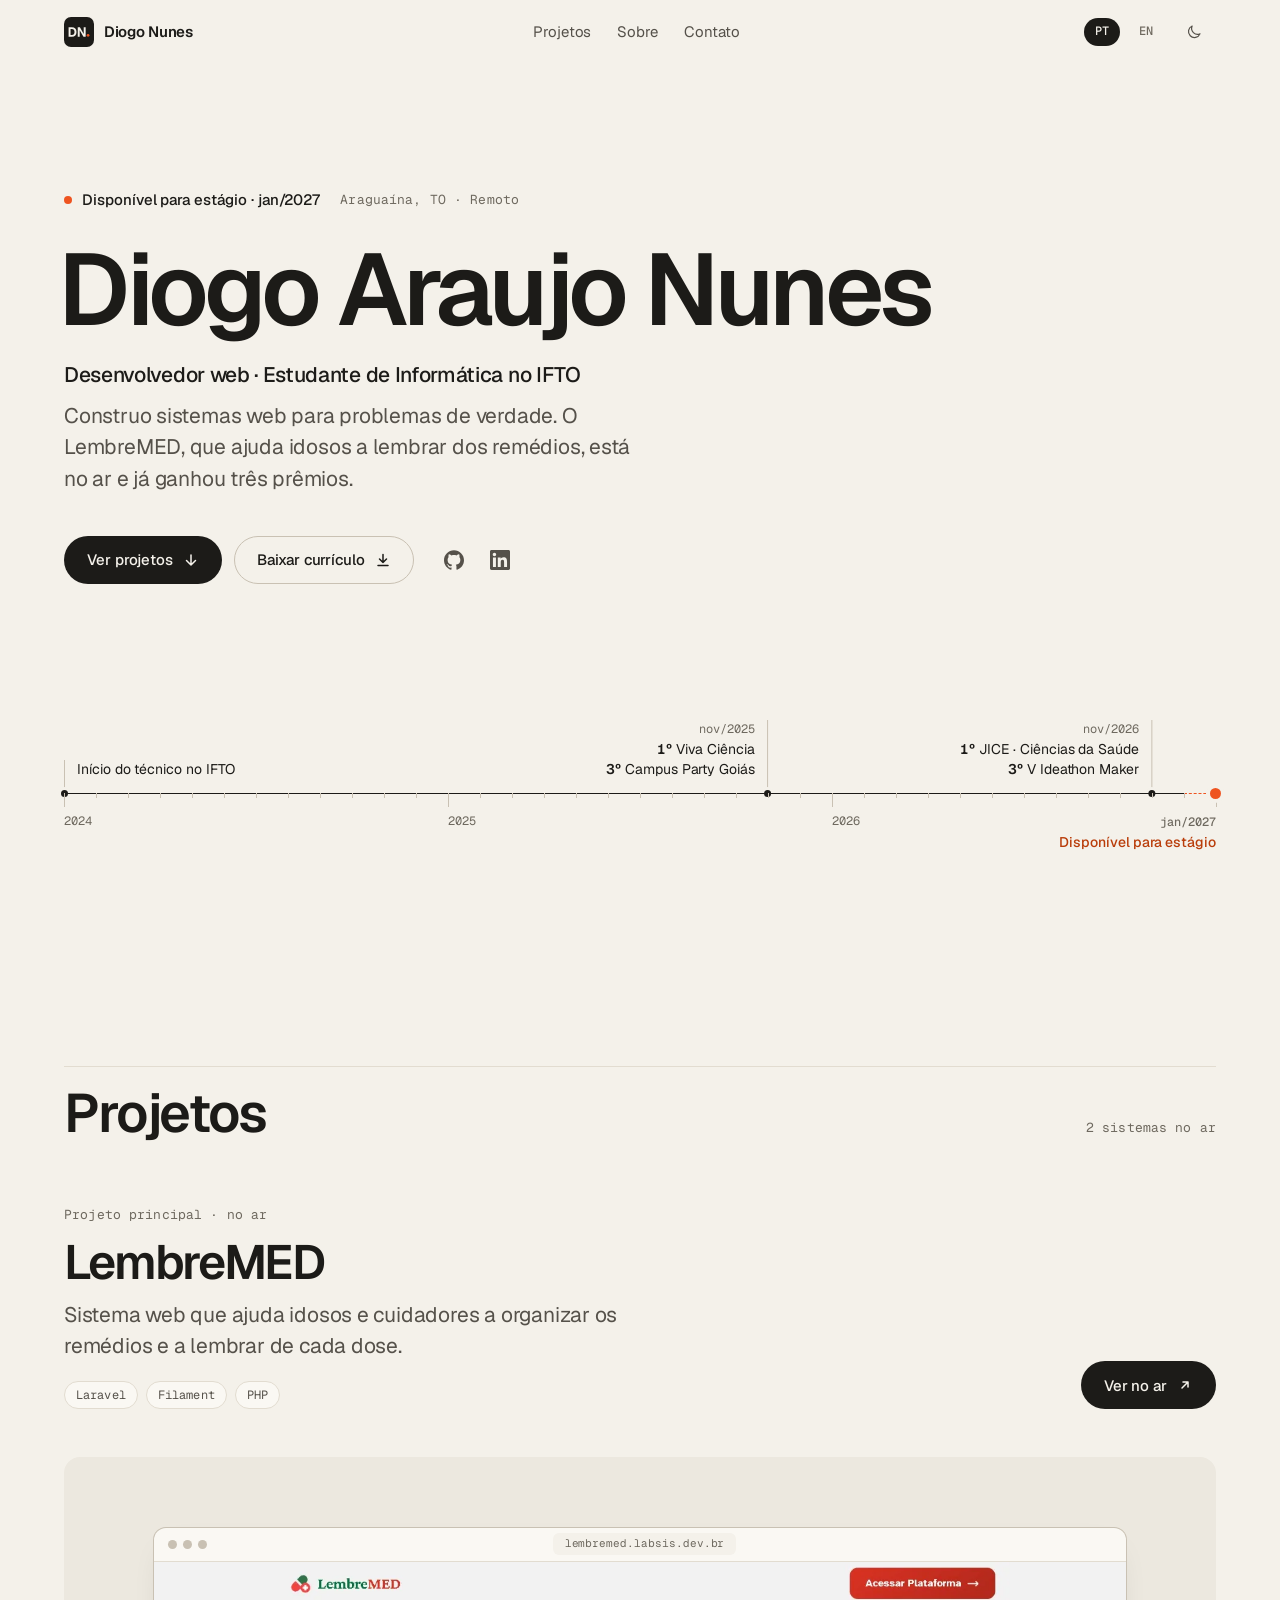
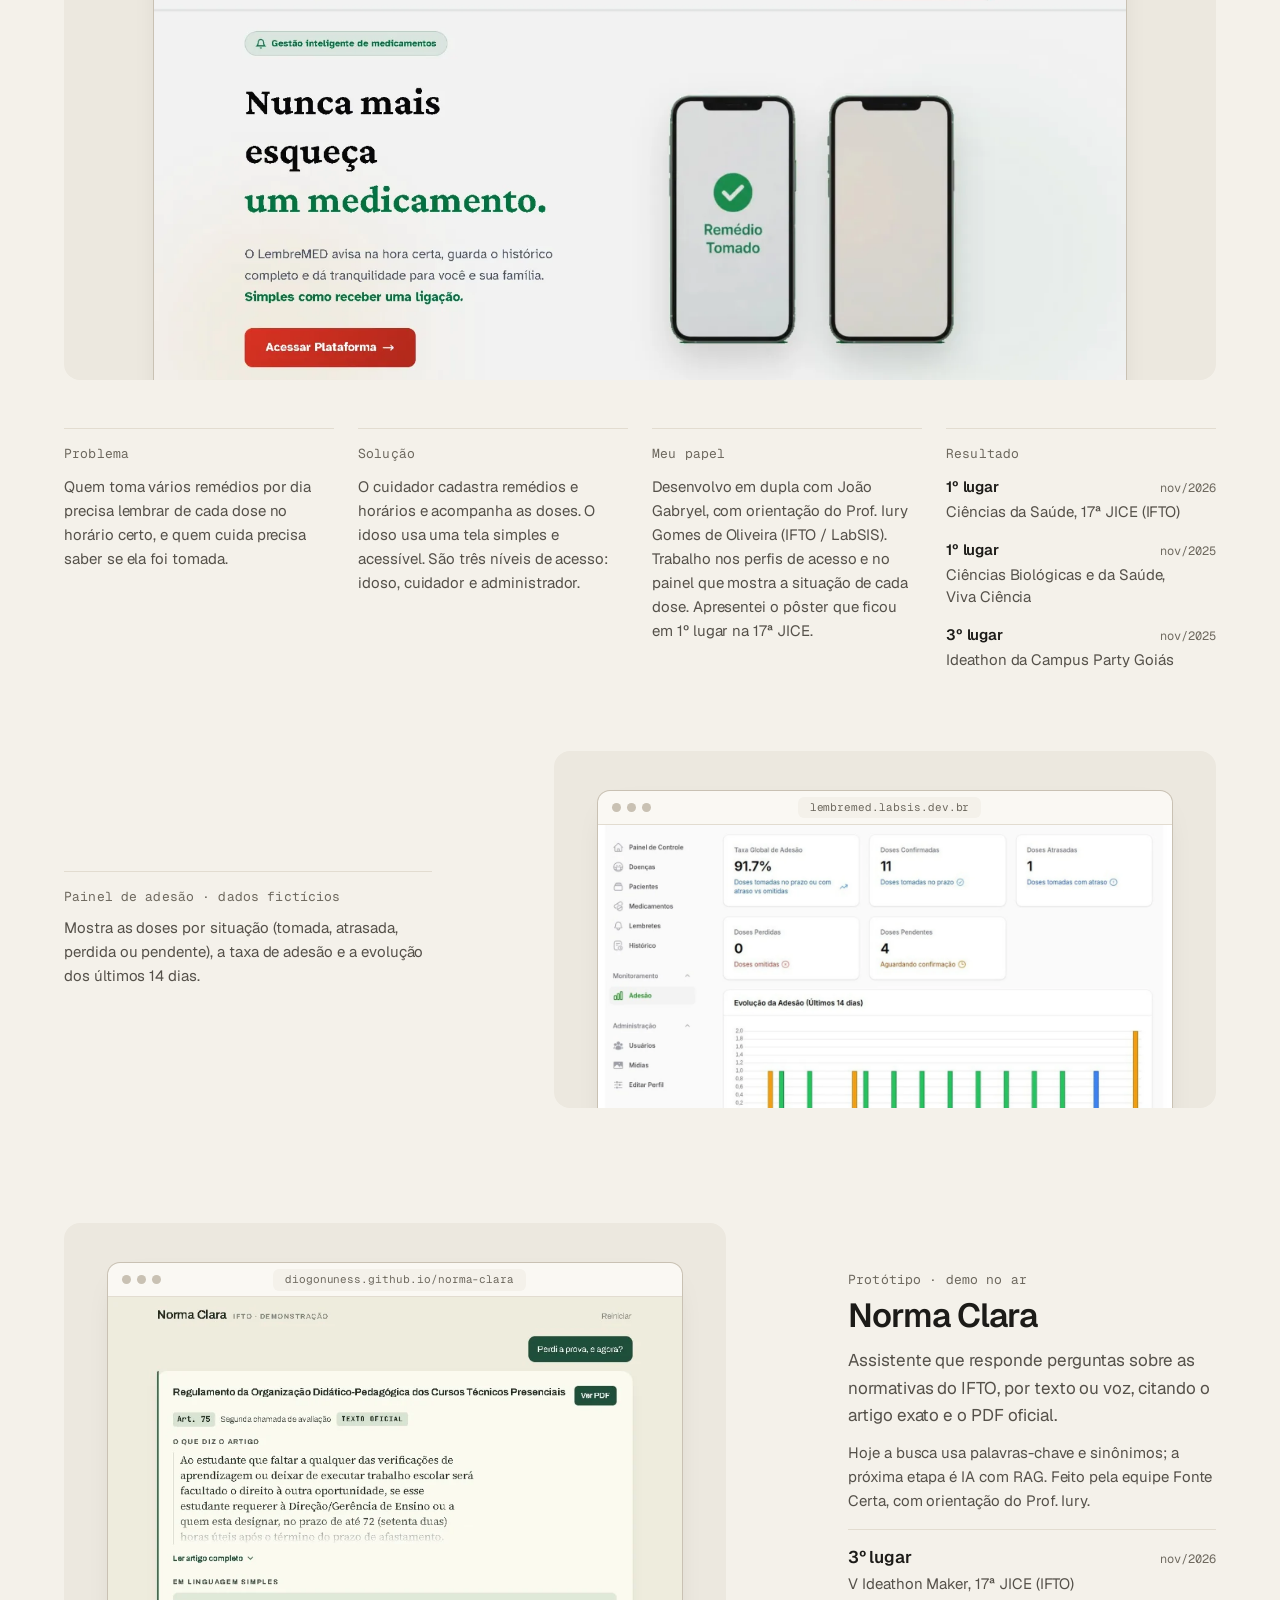
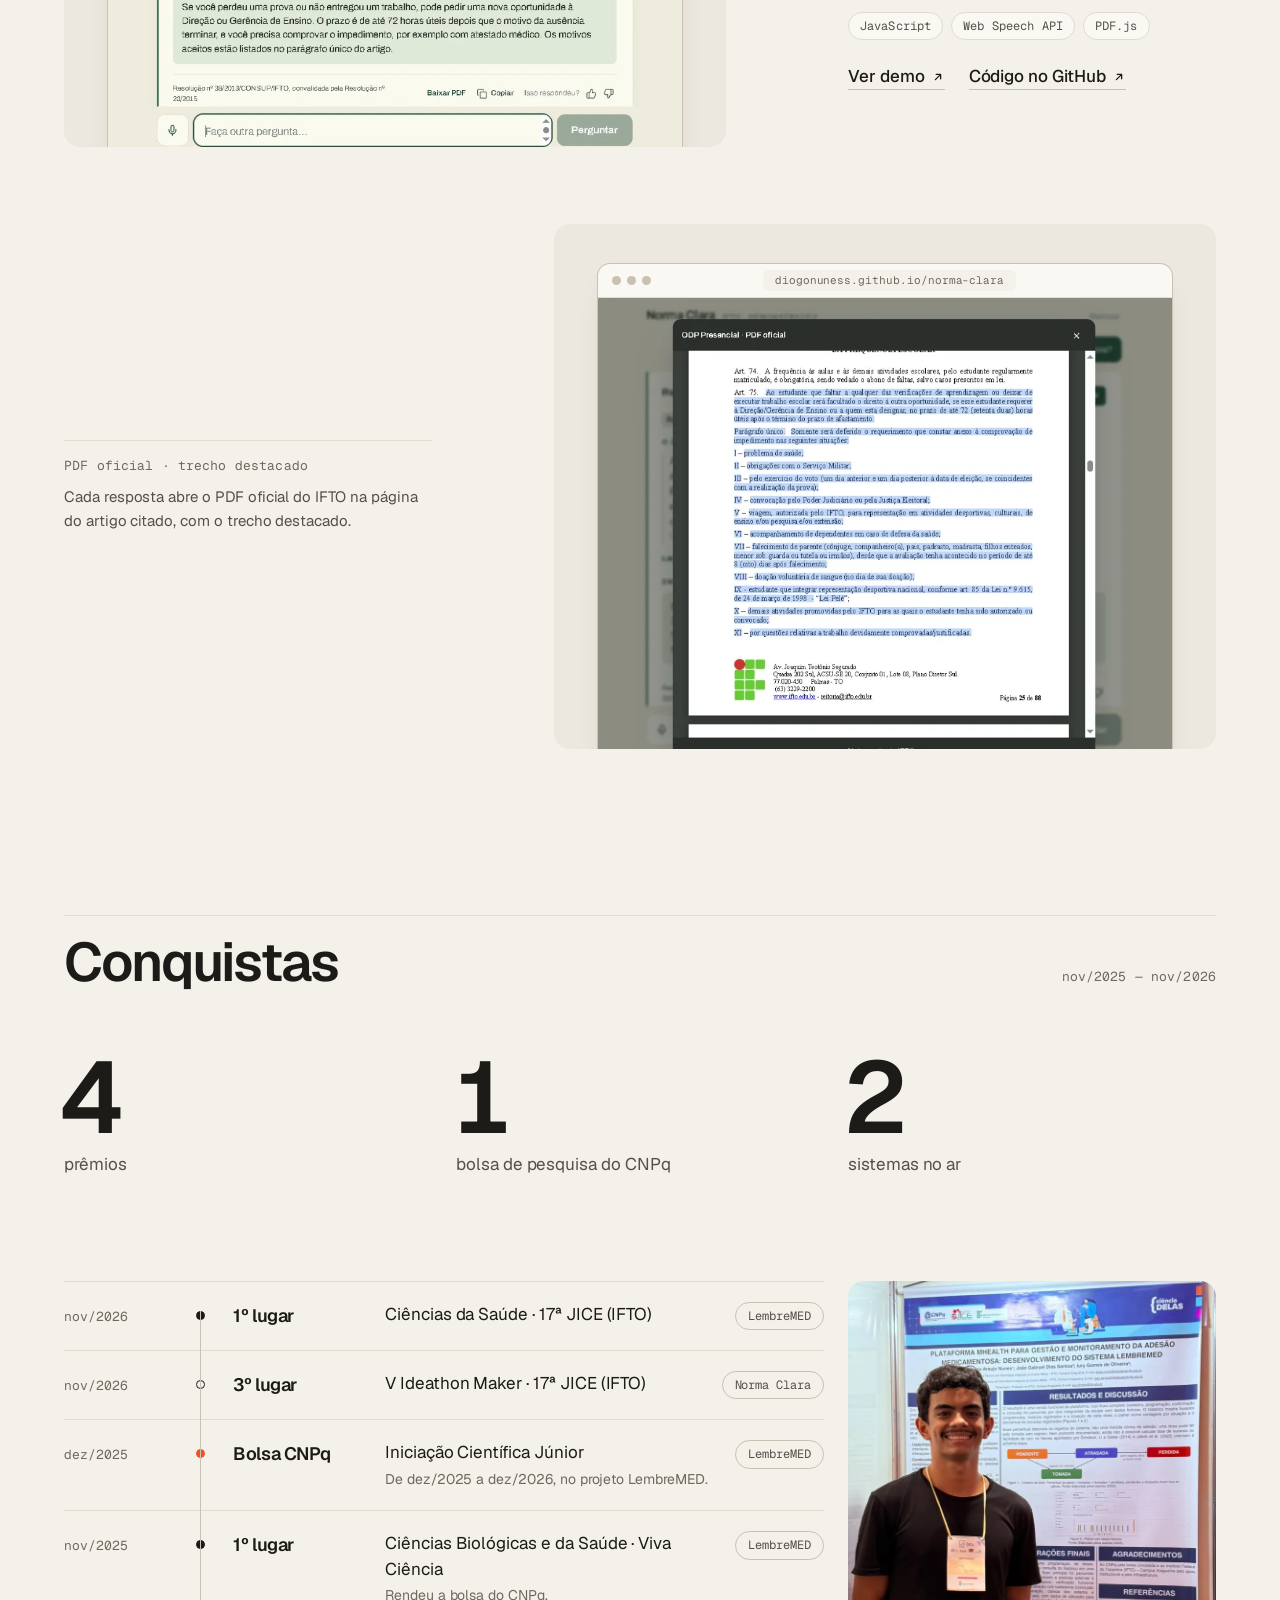
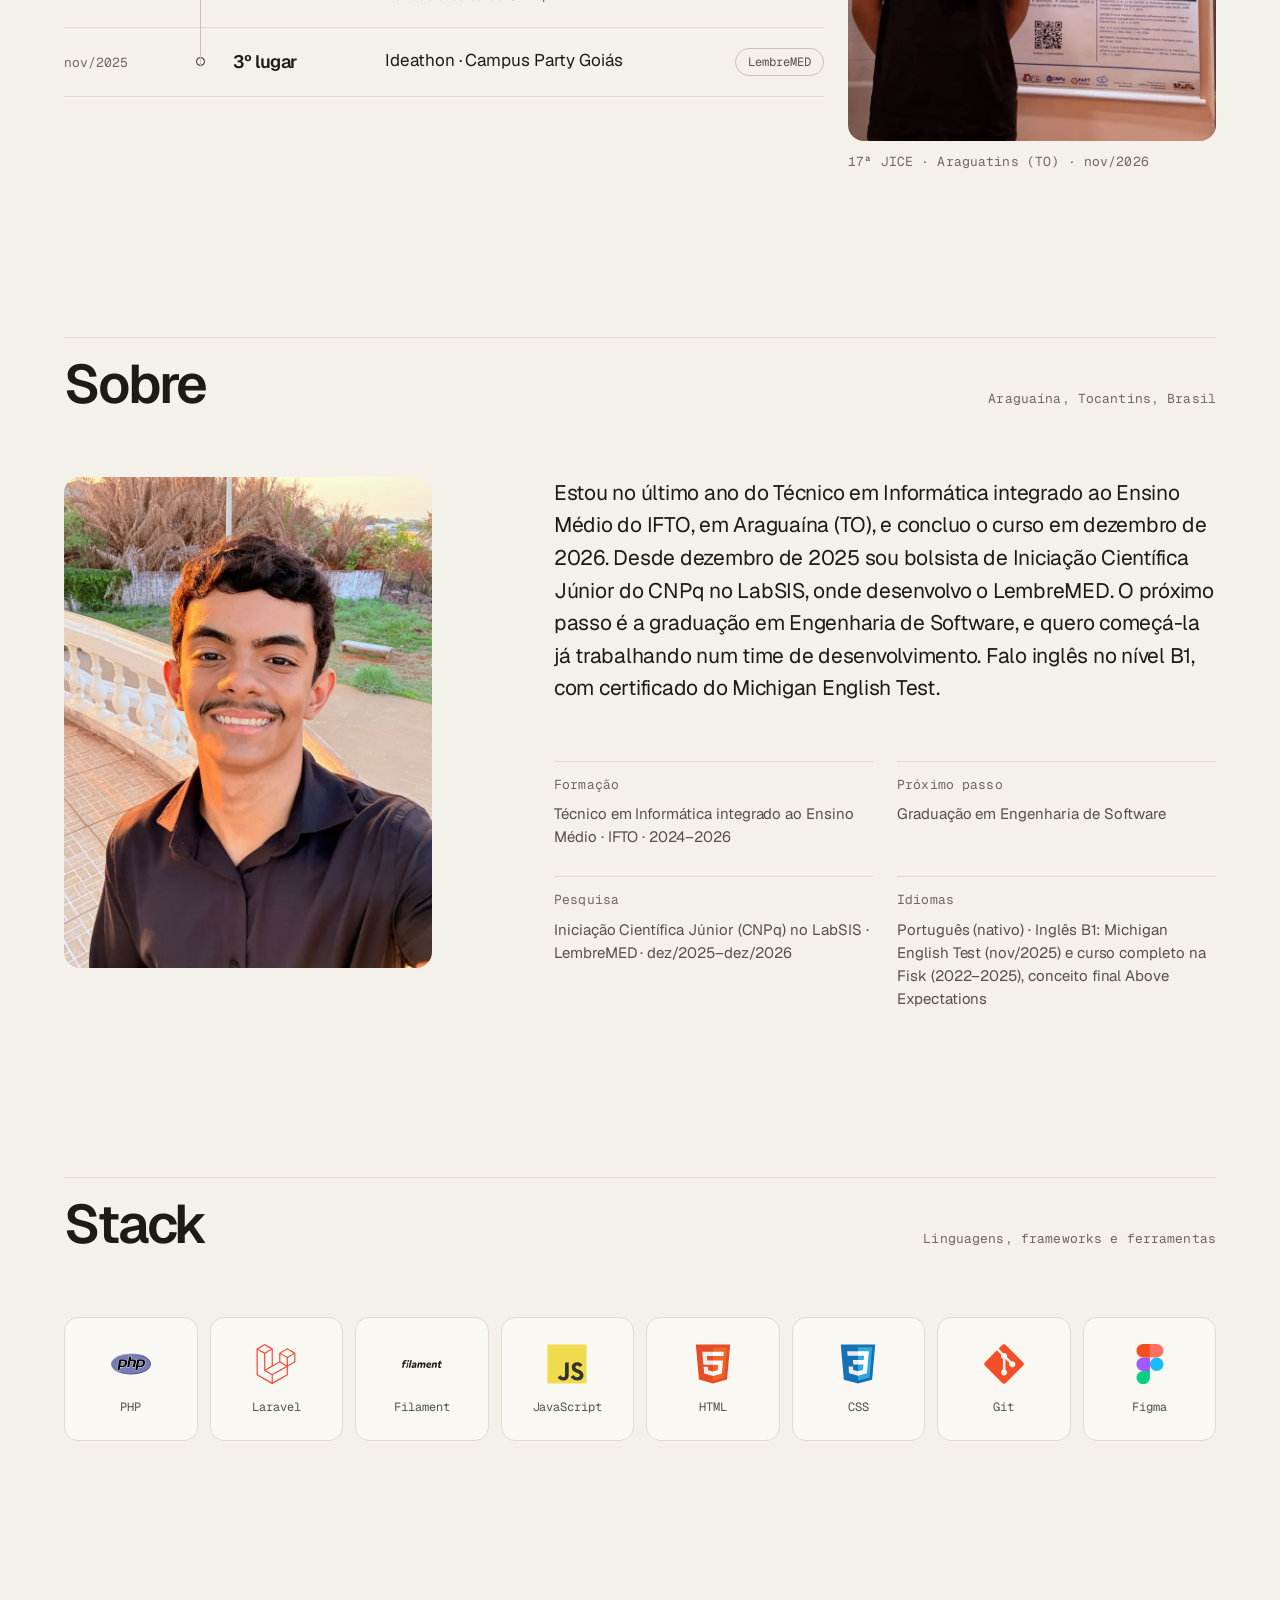
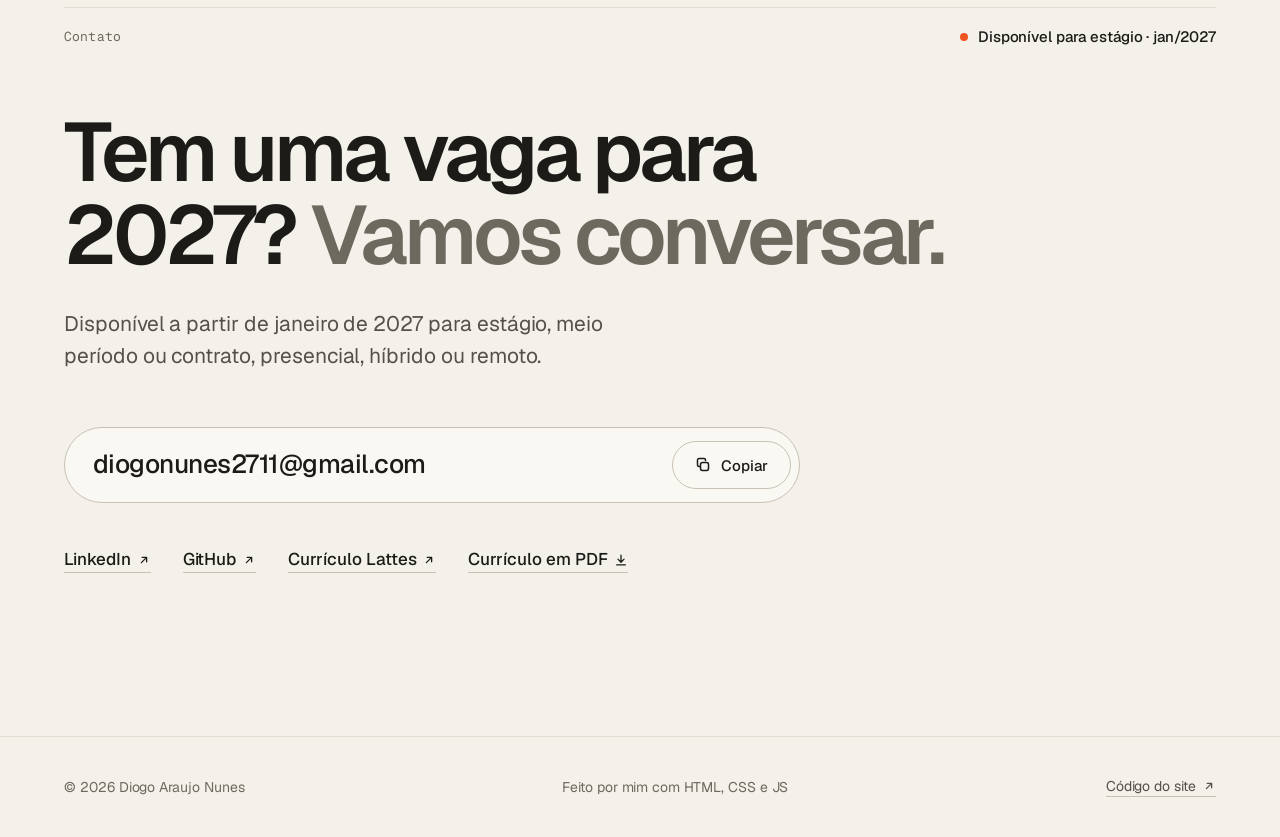
==== index.html @ 80010dac "revert: volta o monograma DN no topo Desfaz dbe5f5c. A foto continua grande no Sobre e na foto da JI" ====
<!doctype html>
<html lang="pt-BR">
<head>
  <meta charset="utf-8">
  <meta name="viewport" content="width=device-width, initial-scale=1, viewport-fit=cover">
  <title>Diogo Araujo Nunes · Desenvolvedor web</title>
  <meta name="description" content="Desenvolvedor web e estudante de Informática no IFTO. O LembreMED, sistema que ajudei a criar, está no ar e ganhou três prêmios. Disponível para estágio a partir de janeiro de 2027.">
  <meta name="author" content="Diogo Araujo Nunes">
  <link rel="canonical" href="https://diogonuness.github.io/">

  <!-- Ícones: .ico para navegadores antigos, SVG (com versão escura) para os atuais, PNG para iPhone -->
  <link rel="icon" href="favicon.ico" sizes="32x32">
  <link rel="icon" href="favicon.svg" type="image/svg+xml">
  <link rel="apple-touch-icon" href="apple-touch-icon.png">

  <!-- Compartilhamento (LinkedIn, WhatsApp, X...): título, texto e imagem do cartão -->
  <meta property="og:type" content="website">
  <meta property="og:url" content="https://diogonuness.github.io/">
  <meta property="og:site_name" content="Diogo Araujo Nunes">
  <meta property="og:title" content="Diogo Araujo Nunes · Desenvolvedor web">
  <meta property="og:description" content="Estudante de Informática no IFTO. O LembreMED, sistema que ajudei a criar, ganhou três prêmios. Disponível para estágio a partir de janeiro de 2027.">
  <meta property="og:image" content="https://diogonuness.github.io/og.png">
  <meta property="og:image:width" content="1200">
  <meta property="og:image:height" content="630">
  <meta property="og:image:alt" content="Diogo Araujo Nunes, desenvolvedor web e estudante de Informática no IFTO, disponível para estágio a partir de jan/2027">
  <meta property="og:locale" content="pt_BR">
  <meta property="og:locale:alternate" content="en_US">
  <meta name="twitter:card" content="summary_large_image">
  <meta name="twitter:title" content="Diogo Araujo Nunes · Desenvolvedor web">
  <meta name="twitter:description" content="Estudante de Informática no IFTO. O LembreMED, sistema que ajudei a criar, ganhou três prêmios. Disponível para estágio a partir de janeiro de 2027.">
  <meta name="twitter:image" content="https://diogonuness.github.io/og.png">

  <!-- Dados estruturados: ajudam o Google a entender que a página é sobre uma pessoa -->
  <script type="application/ld+json">
    {
      "@context": "https://schema.org",
      "@type": "Person",
      "name": "Diogo Araujo Nunes",
      "url": "https://diogonuness.github.io/",
      "image": "https://diogonuness.github.io/og.png",
      "jobTitle": "Desenvolvedor web",
      "address": { "@type": "PostalAddress", "addressLocality": "Araguaína", "addressRegion": "TO", "addressCountry": "BR" },
      "affiliation": { "@type": "EducationalOrganization", "name": "Instituto Federal do Tocantins (IFTO)" },
      "knowsLanguage": ["pt-BR", "en"],
      "sameAs": ["https://github.com/diogonuness", "https://linkedin.com/in/diogoaraujonunes", "https://lattes.cnpq.br/1566913403093846"]
    }
  </script>

  <!-- Cor da barra do navegador no celular, uma para cada tema -->
  <meta name="color-scheme" content="light dark">
  <meta name="theme-color" media="(prefers-color-scheme: light)" content="#f4f1ea">
  <meta name="theme-color" media="(prefers-color-scheme: dark)" content="#151412">

  <!-- Aplica o tema salvo ANTES de desenhar a página, para não piscar -->
  <script>
    try {
      var temaSalvo = localStorage.getItem('tema');
      if (temaSalvo === 'light' || temaSalvo === 'dark') document.documentElement.dataset.theme = temaSalvo;
    } catch (erro) { /* navegação privada pode bloquear o localStorage: segue com o tema do sistema */ }
  </script>

  <!-- As duas fontes começam a baixar logo, antes mesmo do CSS pedir -->
  <link rel="preload" href="assets/fonts/geist-latin-wght.woff2" as="font" type="font/woff2" crossorigin>
  <link rel="preload" href="assets/fonts/geist-mono-latin-wght.woff2" as="font" type="font/woff2" crossorigin>
  <link rel="stylesheet" href="css/style.css">

  <script src="js/main.js" defer></script>
</head>

<body>
  <a class="pular" href="#conteudo" data-i18n="a11y.pular">Pular para o conteúdo</a>

  <!-- ====================================================================
       TOPO: monograma, links, idioma e tema. Fica fixo ao rolar.
       ==================================================================== -->
  <header class="topo" data-topo>
    <div class="wrap topo__barra">
      <a class="marca" href="#inicio" aria-label="Diogo Nunes, voltar ao início" data-i18n-attr="aria-label:a11y.marca">
        <!-- Monograma "DN": letras da própria Geist convertidas em desenho, mais o ponto laranja -->
        <svg viewBox="0 0 64 64" aria-hidden="true">
          <rect class="marca__fundo" width="64" height="64" rx="15" />
          <path class="marca__letras" d="M9.8 42V22H16.65Q21.5 22 24.11 24.61Q26.73 27.21 26.73 32.03Q26.73 36.82 24.16 39.41Q21.59 42 16.82 42ZM13.96 38.48H16.65Q19.6 38.48 21.02 36.89Q22.44 35.29 22.44 32.01Q22.44 28.71 21.02 27.11Q19.6 25.52 16.65 25.52H13.96ZM29.32 42V22H33.95L42.04 36.04V22H46.2V42H41.49L33.47 28.42V42Z" />
          <circle class="marca__ponto" cx="51.3" cy="39.1" r="2.9" />
        </svg>
        <span class="marca__nome">Diogo Nunes</span>
      </a>

      <nav class="menu" aria-label="Principal" data-i18n-attr="aria-label:a11y.navPrincipal">
        <ul>
          <li><a href="#projetos" data-i18n="nav.projetos">Projetos</a></li>
          <li><a href="#sobre" data-i18n="nav.sobre">Sobre</a></li>
          <li><a href="#contato" data-i18n="nav.contato">Contato</a></li>
        </ul>
      </nav>

      <div class="topo__acoes">
        <div class="idioma" role="group" aria-label="Idioma" data-i18n-attr="aria-label:a11y.idioma">
          <button type="button" data-idioma="pt" aria-pressed="true" lang="pt-BR">PT</button>
          <button type="button" data-idioma="en" aria-pressed="false" lang="en">EN</button>
        </div>

        <button class="botao-icone tema" type="button" aria-pressed="false" aria-label="Tema escuro" data-tema data-i18n-attr="aria-label:a11y.tema">
          <svg class="icone-lua" viewBox="0 0 24 24" fill="none" stroke="currentColor" stroke-width="1.6" stroke-linecap="round" stroke-linejoin="round" aria-hidden="true">
            <path d="M20 14.5A8 8 0 0 1 9.5 4a8 8 0 1 0 10.5 10.5Z" />
          </svg>
          <svg class="icone-sol" viewBox="0 0 24 24" fill="none" stroke="currentColor" stroke-width="1.6" stroke-linecap="round" aria-hidden="true">
            <circle cx="12" cy="12" r="4" />
            <path d="M12 2.5v2M12 19.5v2M4.6 4.6 6 6M18 18l1.4 1.4M2.5 12h2M19.5 12h2M4.6 19.4 6 18M18 6l1.4-1.4" />
          </svg>
        </button>

        <button class="menu-btn" type="button" aria-expanded="false" aria-controls="gaveta" data-menu-btn>
          <span class="menu-btn__linhas" aria-hidden="true"></span>
          <span data-menu-rotulo>Menu</span>
        </button>
      </div>
    </div>
  </header>

  <!-- Menu em tela cheia (só no celular). O JS mostra e esconde. -->
  <div class="gaveta" id="gaveta" hidden data-gaveta>
    <nav aria-label="Menu" data-i18n-attr="aria-label:a11y.navCelular">
      <ul>
        <li style="--i: 0"><a href="#projetos" data-i18n="nav.projetos">Projetos</a></li>
        <li style="--i: 1"><a href="#sobre" data-i18n="nav.sobre">Sobre</a></li>
        <li style="--i: 2"><a href="#contato" data-i18n="nav.contato">Contato</a></li>
      </ul>
    </nav>
    <div class="gaveta__rodape">
      <p class="status"><span class="ponto" aria-hidden="true"></span><span data-i18n="hero.status">Disponível para estágio · jan/2027</span></p>
      <p class="rotulo" data-i18n="hero.local">Araguaína, TO · Remoto</p>
    </div>
  </div>

  <main id="conteudo">

    <!-- ==================================================================
         HERO: quem é, o que faz, a prova (régua) e como seguir.
         ================================================================== -->
    <section class="hero" id="inicio" aria-labelledby="hero-nome">
      <div class="wrap hero__conteudo">
        <div class="hero__meta" data-entrada style="--i: 0">
          <p class="status">
            <span class="ponto" aria-hidden="true"></span>
            <span data-i18n="hero.status">Disponível para estágio · jan/2027</span>
          </p>
          <p class="rotulo" data-i18n="hero.local">Araguaína, TO · Remoto</p>
        </div>

        <h1 class="hero__nome" id="hero-nome" data-entrada style="--i: 1">Diogo Araujo Nunes</h1>

        <p class="hero__cargo" data-entrada style="--i: 2" data-i18n="hero.cargo">Desenvolvedor web · Estudante de Informática no IFTO</p>
        <p class="hero__valor" data-entrada style="--i: 3" data-i18n="hero.valor">Construo sistemas web para problemas de verdade. O LembreMED, que ajuda idosos a lembrar dos remédios, está no ar e já ganhou três prêmios.</p>

        <div class="hero__acoes" data-entrada style="--i: 4">
          <a class="botao botao--primario" href="#projetos">
            <span data-i18n="hero.verProjetos">Ver projetos</span>
            <svg class="icone-baixo" viewBox="0 0 16 16" fill="none" stroke="currentColor" stroke-width="1.5" stroke-linecap="round" stroke-linejoin="round" aria-hidden="true"><path d="M8 3v10M3.5 8.5 8 13l4.5-4.5" /></svg>
          </a>
          <!-- Currículo em português; com o site em inglês, o JS troca para o Resume (data-i18n-attr) -->
          <a class="botao botao--secundario" href="Curriculo_Diogo_Araujo_Nunes.pdf" download data-i18n-attr="href:cv.arquivo">
            <span data-i18n="hero.baixarCv">Baixar currículo</span>
            <svg class="icone-baixo" viewBox="0 0 16 16" fill="none" stroke="currentColor" stroke-width="1.5" stroke-linecap="round" stroke-linejoin="round" aria-hidden="true"><path d="M8 2.5v8M4.5 7 8 10.5 11.5 7M3 13.5h10" /></svg>
          </a>
          <ul class="sociais" role="list">
            <li>
              <a href="https://github.com/diogonuness" target="_blank" rel="noopener" aria-label="GitHub (abre em nova aba)" data-i18n-attr="aria-label:a11y.github">
                <svg viewBox="0 0 24 24" fill="currentColor" aria-hidden="true"><path d="M12 .297c-6.63 0-12 5.373-12 12 0 5.303 3.438 9.8 8.205 11.385.6.113.82-.258.82-.577 0-.285-.01-1.04-.015-2.04-3.338.724-4.042-1.61-4.042-1.61C4.422 18.07 3.633 17.7 3.633 17.7c-1.087-.744.084-.729.084-.729 1.205.084 1.838 1.236 1.838 1.236 1.07 1.835 2.809 1.305 3.495.998.108-.776.417-1.305.76-1.605-2.665-.3-5.466-1.332-5.466-5.93 0-1.31.465-2.38 1.235-3.22-.135-.303-.54-1.523.105-3.176 0 0 1.005-.322 3.3 1.23.96-.267 1.98-.399 3-.405 1.02.006 2.04.138 3 .405 2.28-1.552 3.285-1.23 3.285-1.23.645 1.653.24 2.873.12 3.176.765.84 1.23 1.91 1.23 3.22 0 4.61-2.805 5.625-5.475 5.92.42.36.81 1.096.81 2.22 0 1.606-.015 2.896-.015 3.286 0 .315.21.69.825.57C20.565 22.092 24 17.592 24 12.297c0-6.627-5.373-12-12-12" /></svg>
              </a>
            </li>
            <li>
              <a href="https://linkedin.com/in/diogoaraujonunes" target="_blank" rel="noopener" aria-label="LinkedIn (abre em nova aba)" data-i18n-attr="aria-label:a11y.linkedin">
                <svg viewBox="0 0 24 24" fill="currentColor" aria-hidden="true"><path d="M20.447 20.452h-3.554v-5.569c0-1.328-.027-3.037-1.852-3.037-1.853 0-2.136 1.445-2.136 2.939v5.667H9.351V9h3.414v1.561h.046c.477-.9 1.637-1.85 3.37-1.85 3.601 0 4.267 2.37 4.267 5.455v6.286zM5.337 7.433c-1.144 0-2.063-.926-2.063-2.065 0-1.138.92-2.063 2.063-2.063 1.14 0 2.064.925 2.064 2.063 0 1.139-.925 2.065-2.064 2.065zm1.782 13.019H3.555V9h3.564v11.452zM22.225 0H1.771C.792 0 0 .774 0 1.729v20.542C0 23.227.792 24 1.771 24h20.451C23.2 24 24 23.227 24 22.271V1.729C24 .774 23.2 0 22.222 0h.003z" /></svg>
              </a>
            </li>
          </ul>
        </div>
      </div>

      <!-- Régua da trajetória: jan/2024 = mês 0, jan/2027 = mês 36.
           Para mover um marco, mude o --m dele. O JS atualiza --hoje sozinho. -->
      <div class="wrap regua" data-regua style="--hoje: 34">
        <ol class="regua__marcos" role="list" aria-label="Trajetória, de 2024 a janeiro de 2027" data-i18n-attr="aria-label:regua.rotulo">
          <li class="marco marco--inicio" style="--m: 0">
            <time datetime="2024">2024</time>
            <span data-i18n="regua.inicio">Início do técnico no IFTO</span>
          </li>
          <li class="marco marco--dir" style="--m: 22">
            <time datetime="2025-11" data-i18n="data.nov25">nov/2025</time>
            <span data-i18n-html="regua.viva"><b>1º</b> Viva Ciência</span>
            <span data-i18n-html="regua.campus"><b>3º</b> Campus Party Goiás</span>
          </li>
          <li class="marco marco--dir" style="--m: 34">
            <time datetime="2026-11" data-i18n="data.nov26">nov/2026</time>
            <span data-i18n-html="regua.jice"><b>1º</b> JICE · Ciências da Saúde</span>
            <span data-i18n-html="regua.ideathon"><b>3º</b> V Ideathon Maker</span>
          </li>
          <li class="marco marco--fim" style="--m: 36">
            <time datetime="2027-01" data-i18n="data.jan27">jan/2027</time>
            <span data-i18n="regua.fim">Disponível para estágio</span>
          </li>
        </ol>
        <div class="regua__linha" aria-hidden="true">
          <span class="regua__passado"></span>
          <span class="regua__futuro"></span>
          <svg class="regua__ticks" viewBox="0 0 360 14" preserveAspectRatio="none">
            <path d="M0 0V14M10 0V5M20 0V5M30 0V5M40 0V5M50 0V5M60 0V5M70 0V5M80 0V5M90 0V5M100 0V5M110 0V5M120 0V14M130 0V5M140 0V5M150 0V5M160 0V5M170 0V5M180 0V5M190 0V5M200 0V5M210 0V5M220 0V5M230 0V5M240 0V14M250 0V5M260 0V5M270 0V5M280 0V5M290 0V5M300 0V5M310 0V5M320 0V5M330 0V5M340 0V5M350 0V5M360 0V14" fill="none" stroke="currentColor" stroke-width="1" vector-effect="non-scaling-stroke" shape-rendering="crispEdges" />
          </svg>
          <span class="regua__alvo"></span>
        </div>
        <div class="regua__anos" aria-hidden="true">
          <span style="--m: 0">2024</span>
          <span style="--m: 12">2025</span>
          <span style="--m: 24">2026</span>
          <span class="ano-fim" style="--m: 36">2027</span>
        </div>
      </div>
    </section>


    <!-- ==================================================================
         PROJETOS: LembreMED em destaque e Norma Clara logo abaixo.
         Os prints ficam em assets/img/ (WebP). Para trocar um print,
         mude o src da <img> e os números de width e height.
         ================================================================== -->
    <section class="secao" id="projetos" aria-labelledby="projetos-titulo">
      <div class="wrap">
        <header class="secao__topo">
          <h2 class="secao__titulo" id="projetos-titulo" data-i18n="projetos.titulo">Projetos</h2>
          <p class="rotulo" data-i18n="projetos.nota">2 sistemas no ar</p>
        </header>

        <!-- LembreMED: estudo de caso curto -->
        <article class="destaque" id="lembremed" aria-labelledby="lembremed-titulo">
          <div class="destaque__cabeca">
            <div class="destaque__intro">
              <p class="rotulo" data-i18n="lembremed.rotulo">Projeto principal · no ar</p>
              <h3 class="destaque__nome" id="lembremed-titulo">LembreMED</h3>
              <p class="destaque__resumo" data-i18n="lembremed.resumo">Sistema web que ajuda idosos e cuidadores a organizar os remédios e a lembrar de cada dose.</p>
              <ul class="tags" role="list" aria-label="Tecnologias" data-i18n-attr="aria-label:a11y.tecnologias">
                <li>Laravel</li>
                <li>Filament</li>
                <li>PHP</li>
              </ul>
            </div>
            <!-- Link para o sistema no ar, NÃO para o repositório (orientação do professor) -->
            <a class="botao botao--primario" href="https://lembremed.labsis.dev.br" target="_blank" rel="noopener">
              <span data-i18n="lembremed.verNoAr">Ver no ar</span>
              <span class="sr-only" data-i18n="a11y.novaAba">(abre em nova aba)</span>
              <svg class="icone-externo" viewBox="0 0 16 16" fill="none" stroke="currentColor" stroke-width="1.5" stroke-linecap="round" stroke-linejoin="round" aria-hidden="true"><path d="M5 11 11 5M6 5h5v5" /></svg>
            </a>
          </div>

          <!-- O palco inteiro também leva ao site (atalho para mouse; o teclado usa o botão acima) -->
          <a class="palco" href="https://lembremed.labsis.dev.br" target="_blank" rel="noopener" tabindex="-1" aria-hidden="true">
            <span class="moldura">
              <span class="moldura__barra">
                <span class="moldura__pontos"><i></i><i></i><i></i></span>
                <span class="moldura__url">lembremed.labsis.dev.br</span>
              </span>
              <span class="moldura__tela">
                <img src="assets/img/lembremed-inicio.webp" alt="Página inicial do LembreMED: “Nunca mais esqueça um medicamento.”" width="1600" height="784" loading="lazy" decoding="async" data-i18n-attr="alt:img.lembremedInicio">
              </span>
            </span>
          </a>

          <dl class="caso">
            <div class="caso__item">
              <dt class="rotulo" data-i18n="caso.problema">Problema</dt>
              <dd data-i18n="lembremed.problema">Quem toma vários remédios por dia precisa lembrar de cada dose no horário certo, e quem cuida precisa saber se ela foi tomada.</dd>
            </div>
            <div class="caso__item">
              <dt class="rotulo" data-i18n="caso.solucao">Solução</dt>
              <dd data-i18n="lembremed.solucao">O cuidador cadastra remédios e horários e acompanha as doses. O idoso usa uma tela simples e acessível. São três níveis de acesso: idoso, cuidador e administrador.</dd>
            </div>
            <div class="caso__item">
              <dt class="rotulo" data-i18n="caso.papel">Meu papel</dt>
              <dd data-i18n="lembremed.papel">Desenvolvo em dupla com João Gabryel, com orientação do Prof. Iury Gomes de Oliveira (IFTO / LabSIS). Trabalho nos perfis de acesso e no painel que mostra a situação de cada dose. Apresentei o pôster que ficou em 1º lugar na 17ª JICE.</dd>
            </div>
            <div class="caso__item">
              <dt class="rotulo" data-i18n="caso.resultado">Resultado</dt>
              <dd>
                <ul class="premios" role="list">
                  <li>
                    <span class="premio__topo"><span class="premio__lugar" data-i18n="premio.primeiro">1º lugar</span><time class="premio__data" datetime="2026-11" data-i18n="data.nov26">nov/2026</time></span>
                    <span class="premio__texto" data-i18n="lembremed.premio1">Ciências da Saúde, 17ª JICE (IFTO)</span>
                  </li>
                  <li>
                    <span class="premio__topo"><span class="premio__lugar" data-i18n="premio.primeiro">1º lugar</span><time class="premio__data" datetime="2025-11" data-i18n="data.nov25">nov/2025</time></span>
                    <span class="premio__texto" data-i18n="lembremed.premio2">Ciências Biológicas e da Saúde, Viva Ciência</span>
                  </li>
                  <li>
                    <span class="premio__topo"><span class="premio__lugar" data-i18n="premio.terceiro">3º lugar</span><time class="premio__data" datetime="2025-11" data-i18n="data.nov25">nov/2025</time></span>
                    <span class="premio__texto" data-i18n="lembremed.premio3">Ideathon da Campus Party Goiás</span>
                  </li>
                </ul>
              </dd>
            </div>
          </dl>

          <!-- Detalhe: o painel de adesão, parte em que o Diogo trabalha (dados fictícios, como no pôster) -->
          <figure class="vitrine vitrine--invertida detalhe">
            <div class="palco palco--medio">
              <span class="moldura">
                <span class="moldura__barra">
                  <span class="moldura__pontos"><i></i><i></i><i></i></span>
                  <span class="moldura__url">lembremed.labsis.dev.br</span>
                </span>
                <span class="moldura__tela">
                  <img src="assets/img/lembremed-painel.webp" alt="Painel de adesão do LembreMED: contadores de doses tomadas, atrasadas, perdidas e pendentes e um gráfico dos últimos 14 dias" width="1414" height="782" loading="lazy" decoding="async" data-i18n-attr="alt:img.lembremedPainel">
                </span>
              </span>
            </div>
            <figcaption class="vitrine__texto detalhe__texto">
              <span class="rotulo" data-i18n="lembremed.painelRotulo">Painel de adesão · dados fictícios</span>
              <span data-i18n="lembremed.painelTexto">Mostra as doses por situação (tomada, atrasada, perdida ou pendente), a taxa de adesão e a evolução dos últimos 14 dias.</span>
            </figcaption>
          </figure>
        </article>

        <!-- Norma Clara: projeto médio. Linha 1: moldura e texto. Linha 2: o PDF oficial. -->
        <article class="projeto-medio" id="norma-clara" aria-labelledby="norma-titulo">
          <div class="vitrine">
            <a class="palco palco--medio" href="https://diogonuness.github.io/norma-clara/" target="_blank" rel="noopener" tabindex="-1" aria-hidden="true">
              <span class="moldura">
                <span class="moldura__barra">
                  <span class="moldura__pontos"><i></i><i></i><i></i></span>
                  <span class="moldura__url">diogonuness.github.io/norma-clara</span>
                </span>
                <span class="moldura__tela">
                  <img src="assets/img/norma-clara-resposta.webp" alt="Norma Clara respondendo “Perdi a prova, e agora?” com o artigo 75 do regulamento e uma explicação em linguagem simples" width="930" height="785" loading="lazy" decoding="async" data-i18n-attr="alt:img.normaResposta">
                </span>
              </span>
            </a>
            <div class="vitrine__texto cartao__texto">
              <p class="rotulo" data-i18n="norma.rotulo">Protótipo · demo no ar</p>
              <h3 class="cartao__nome" id="norma-titulo">Norma Clara</h3>
              <p data-i18n="norma.resumo">Assistente que responde perguntas sobre as normativas do IFTO, por texto ou voz, citando o artigo exato e o PDF oficial.</p>
              <p class="cartao__detalhe" data-i18n="norma.detalhe">Hoje a busca usa palavras-chave e sinônimos; a próxima etapa é IA com RAG. Feito pela equipe Fonte Certa, com orientação do Prof. Iury.</p>
              <p class="premio">
                <span class="premio__topo"><span class="premio__lugar" data-i18n="premio.terceiro">3º lugar</span><time class="premio__data" datetime="2026-11" data-i18n="data.nov26">nov/2026</time></span>
                <span class="premio__texto" data-i18n="norma.premio">V Ideathon Maker, 17ª JICE (IFTO)</span>
              </p>
              <ul class="tags" role="list" aria-label="Tecnologias" data-i18n-attr="aria-label:a11y.tecnologias">
                <li>JavaScript</li>
                <li>Web Speech API</li>
                <li>PDF.js</li>
              </ul>
              <p class="cartao__links">
                <a class="link" href="https://diogonuness.github.io/norma-clara/" target="_blank" rel="noopener">
                  <span data-i18n="norma.demo">Ver demo</span> <span class="sr-only" data-i18n="a11y.novaAba">(abre em nova aba)</span>
                  <svg class="icone-externo" viewBox="0 0 16 16" fill="none" stroke="currentColor" stroke-width="1.5" stroke-linecap="round" stroke-linejoin="round" aria-hidden="true"><path d="M5 11 11 5M6 5h5v5" /></svg>
                </a>
                <a class="link" href="https://github.com/diogonuness/norma-clara" target="_blank" rel="noopener">
                  <span data-i18n="norma.codigo">Código no GitHub</span> <span class="sr-only" data-i18n="a11y.novaAba">(abre em nova aba)</span>
                  <svg class="icone-externo" viewBox="0 0 16 16" fill="none" stroke="currentColor" stroke-width="1.5" stroke-linecap="round" stroke-linejoin="round" aria-hidden="true"><path d="M5 11 11 5M6 5h5v5" /></svg>
                </a>
              </p>
            </div>
          </div>

          <figure class="vitrine vitrine--invertida detalhe">
            <div class="palco palco--medio">
              <span class="moldura">
                <span class="moldura__barra">
                  <span class="moldura__pontos"><i></i><i></i><i></i></span>
                  <span class="moldura__url">diogonuness.github.io/norma-clara</span>
                </span>
                <span class="moldura__tela">
                  <img src="assets/img/norma-clara-pdf.webp" alt="PDF oficial do IFTO aberto na página do artigo 75, com o trecho destacado" width="930" height="786" loading="lazy" decoding="async" data-i18n-attr="alt:img.normaPdf">
                </span>
              </span>
            </div>
            <figcaption class="vitrine__texto detalhe__texto">
              <span class="rotulo" data-i18n="norma.pdfRotulo">PDF oficial · trecho destacado</span>
              <span data-i18n="norma.pdfTexto">Cada resposta abre o PDF oficial do IFTO na página do artigo citado, com o trecho destacado.</span>
            </figcaption>
          </figure>
        </article>
      </div>
    </section>


    <!-- ==================================================================
         CONQUISTAS: números grandes + linha do tempo (mais recente primeiro).
         Conferido: 4 prêmios (3 do LembreMED + 1 do Norma Clara),
         1 bolsa CNPq e 2 sistemas no ar (LembreMED e a demo do Norma Clara).
         ================================================================== -->
    <section class="secao" id="conquistas" aria-labelledby="conquistas-titulo">
      <div class="wrap">
        <header class="secao__topo">
          <h2 class="secao__titulo" id="conquistas-titulo" data-i18n="conquistas.titulo">Conquistas</h2>
          <p class="rotulo" data-i18n="conquistas.nota">nov/2025 — nov/2026</p>
        </header>

        <ul class="numeros" role="list">
          <li><strong class="numero">4</strong> <span data-i18n="numeros.premios">prêmios</span></li>
          <li><strong class="numero">1</strong> <span data-i18n="numeros.bolsa">bolsa de pesquisa do CNPq</span></li>
          <li><strong class="numero">2</strong> <span data-i18n="numeros.sistemas">sistemas no ar</span></li>
        </ul>

        <div class="conquistas__corpo">
          <ol class="linha-tempo" role="list">
            <li class="evento evento--primeiro">
              <time class="evento__data" datetime="2026-11" data-i18n="data.nov26">nov/2026</time>
              <span class="evento__ponto" aria-hidden="true"></span>
              <p class="evento__lugar" data-i18n="premio.primeiro">1º lugar</p>
              <div class="evento__texto">
                <p class="evento__nome" data-i18n="conquistas.jice">Ciências da Saúde · 17ª JICE (IFTO)</p>
              </div>
              <a class="evento__projeto" href="#lembremed">LembreMED</a>
            </li>
            <li class="evento">
              <time class="evento__data" datetime="2026-11" data-i18n="data.nov26">nov/2026</time>
              <span class="evento__ponto" aria-hidden="true"></span>
              <p class="evento__lugar" data-i18n="premio.terceiro">3º lugar</p>
              <div class="evento__texto">
                <p class="evento__nome" data-i18n="conquistas.ideathon">V Ideathon Maker · 17ª JICE (IFTO)</p>
              </div>
              <a class="evento__projeto" href="#norma-clara">Norma Clara</a>
            </li>
            <li class="evento evento--bolsa">
              <time class="evento__data" datetime="2025-12" data-i18n="data.dez25">dez/2025</time>
              <span class="evento__ponto" aria-hidden="true"></span>
              <p class="evento__lugar" data-i18n="conquistas.bolsa">Bolsa CNPq</p>
              <div class="evento__texto">
                <p class="evento__nome" data-i18n="conquistas.bolsaNome">Iniciação Científica Júnior</p>
                <p class="evento__nota" data-i18n="conquistas.bolsaNota">De dez/2025 a dez/2026, no projeto LembreMED.</p>
              </div>
              <a class="evento__projeto" href="#lembremed">LembreMED</a>
            </li>
            <li class="evento evento--primeiro">
              <time class="evento__data" datetime="2025-11" data-i18n="data.nov25">nov/2025</time>
              <span class="evento__ponto" aria-hidden="true"></span>
              <p class="evento__lugar" data-i18n="premio.primeiro">1º lugar</p>
              <div class="evento__texto">
                <p class="evento__nome" data-i18n="conquistas.viva">Ciências Biológicas e da Saúde · Viva Ciência</p>
                <p class="evento__nota" data-i18n="conquistas.vivaNota">Rendeu a bolsa do CNPq.</p>
              </div>
              <a class="evento__projeto" href="#lembremed">LembreMED</a>
            </li>
            <li class="evento">
              <time class="evento__data" datetime="2025-11" data-i18n="data.nov25">nov/2025</time>
              <span class="evento__ponto" aria-hidden="true"></span>
              <p class="evento__lugar" data-i18n="premio.terceiro">3º lugar</p>
              <div class="evento__texto">
                <p class="evento__nome" data-i18n="conquistas.campus">Ideathon · Campus Party Goiás</p>
              </div>
              <a class="evento__projeto" href="#lembremed">LembreMED</a>
            </li>
          </ol>
          <figure class="conquistas__foto">
            <img src="assets/img/jice-2026.webp" alt="Diogo ao lado do pôster do LembreMED na 17ª JICE do IFTO" width="768" height="1024" loading="lazy" decoding="async" data-i18n-attr="alt:img.jice">
            <figcaption class="rotulo" data-i18n="conquistas.foto">17ª JICE · Araguatins (TO) · nov/2026</figcaption>
          </figure>
        </div>
      </div>
    </section>


    <!-- ==================================================================
         SOBRE: quatro frases em primeira pessoa + foto + fatos rápidos.
         ================================================================== -->
    <section class="secao" id="sobre" aria-labelledby="sobre-titulo">
      <div class="wrap">
        <header class="secao__topo">
          <h2 class="secao__titulo" id="sobre-titulo" data-i18n="sobre.titulo">Sobre</h2>
          <p class="rotulo" data-i18n="sobre.nota">Araguaína, Tocantins, Brasil</p>
        </header>

        <div class="sobre">
          <figure class="sobre__foto">
            <img src="assets/img/diogo.webp" alt="Foto de Diogo Araujo Nunes" width="768" height="1024" loading="lazy" decoding="async" data-i18n-attr="alt:img.diogo">
          </figure>

          <div class="sobre__texto">
            <p class="sobre__paragrafo" data-i18n="sobre.texto">Estou no último ano do Técnico em Informática integrado ao Ensino Médio do IFTO, em Araguaína (TO), e concluo o curso em dezembro de 2026. Desde dezembro de 2025 sou bolsista de Iniciação Científica Júnior do CNPq no LabSIS, onde desenvolvo o LembreMED. O próximo passo é a graduação em Engenharia de Software, e quero começá-la já trabalhando num time de desenvolvimento. Falo inglês no nível B1, com certificado do Michigan English Test.</p>

            <dl class="fatos">
              <div class="fatos__item">
                <dt class="rotulo" data-i18n="sobre.formacao">Formação</dt>
                <dd data-i18n="sobre.formacaoTexto">Técnico em Informática integrado ao Ensino Médio · IFTO · 2024–2026</dd>
              </div>
              <div class="fatos__item">
                <dt class="rotulo" data-i18n="sobre.proximo">Próximo passo</dt>
                <dd data-i18n="sobre.proximoTexto">Graduação em Engenharia de Software</dd>
              </div>
              <div class="fatos__item">
                <dt class="rotulo" data-i18n="sobre.pesquisa">Pesquisa</dt>
                <dd data-i18n="sobre.pesquisaTexto">Iniciação Científica Júnior (CNPq) no LabSIS · LembreMED · dez/2025–dez/2026</dd>
              </div>
              <div class="fatos__item">
                <dt class="rotulo" data-i18n="sobre.idiomas">Idiomas</dt>
                <dd data-i18n="sobre.idiomasTexto">Português (nativo) · Inglês B1: Michigan English Test (nov/2025) e curso completo na Fisk (2022–2025), conceito final Above Expectations</dd>
              </div>
            </dl>
          </div>
        </div>
      </div>
    </section>


    <!-- ==================================================================
         STACK: ícones oficiais (Devicon e Simple Icons) servidos do site.
         O alt fica vazio porque o nome já está escrito ao lado do ícone.
         ================================================================== -->
    <section class="secao" id="stack" aria-labelledby="stack-titulo">
      <div class="wrap">
        <header class="secao__topo">
          <h2 class="secao__titulo" id="stack-titulo">Stack</h2>
          <p class="rotulo" data-i18n="stack.nota">Linguagens, frameworks e ferramentas</p>
        </header>

        <ul class="stack" role="list">
          <li class="stack__item"><img src="assets/icons/php.svg" alt="" width="40" height="40" loading="lazy" decoding="async"><span>PHP</span></li>
          <li class="stack__item"><img src="assets/icons/laravel.svg" alt="" width="40" height="40" loading="lazy" decoding="async"><span>Laravel</span></li>
          <li class="stack__item"><span class="icone-filament" aria-hidden="true"></span><span>Filament</span></li>
          <li class="stack__item"><img src="assets/icons/javascript.svg" alt="" width="40" height="40" loading="lazy" decoding="async"><span>JavaScript</span></li>
          <li class="stack__item"><img src="assets/icons/html.svg" alt="" width="40" height="40" loading="lazy" decoding="async"><span>HTML</span></li>
          <li class="stack__item"><img src="assets/icons/css.svg" alt="" width="40" height="40" loading="lazy" decoding="async"><span>CSS</span></li>
          <li class="stack__item"><img src="assets/icons/git.svg" alt="" width="40" height="40" loading="lazy" decoding="async"><span>Git</span></li>
          <li class="stack__item"><img src="assets/icons/figma.svg" alt="" width="40" height="40" loading="lazy" decoding="async"><span>Figma</span></li>
        </ul>
      </div>
    </section>


    <!-- ==================================================================
         CONTATO: o fechamento. Frase grande, e-mail com botão de copiar e links.
         ================================================================== -->
    <section class="secao contato" id="contato" aria-labelledby="contato-titulo">
      <div class="wrap">
        <div class="secao__topo">
          <p class="rotulo" data-i18n="contato.rotulo">Contato</p>
          <p class="status">
            <span class="ponto" aria-hidden="true"></span>
            <span data-i18n="hero.status">Disponível para estágio · jan/2027</span>
          </p>
        </div>

        <h2 class="contato__frase" id="contato-titulo">
          <span data-i18n="contato.frase1">Tem uma vaga para 2027?</span>
          <span class="contato__frase-2" data-i18n="contato.frase2">Vamos conversar.</span>
        </h2>
        <p class="contato__sub" data-i18n="contato.sub">Disponível a partir de janeiro de 2027 para estágio, meio período ou contrato, presencial, híbrido ou remoto.</p>

        <div class="email">
          <!-- O botão "Copiar" copia o texto deste link. Para mudar o e-mail, troque no href e no texto. -->
          <a class="email__link" href="mailto:diogonunes2711@gmail.com" data-email>diogonunes2711@gmail.com</a>
          <button class="botao botao--secundario email__copiar" type="button" aria-label="Copiar e-mail" data-copiar data-i18n-attr="aria-label:a11y.copiar">
            <span class="email__icones" aria-hidden="true">
              <svg class="icone-copiar" viewBox="0 0 16 16" fill="none" stroke="currentColor" stroke-width="1.5" stroke-linecap="round" stroke-linejoin="round"><rect x="5.5" y="5.5" width="8" height="8" rx="2" /><path d="M10.5 3.5v-.5a1.5 1.5 0 0 0-1.5-1.5H4A1.5 1.5 0 0 0 2.5 3v5A1.5 1.5 0 0 0 4 9.5h.5" /></svg>
              <svg class="icone-ok" viewBox="0 0 16 16" fill="none" stroke="currentColor" stroke-width="1.6" stroke-linecap="round" stroke-linejoin="round"><path d="m3.5 8.5 3 3 6-7" /></svg>
            </span>
            <span data-copiar-rotulo>Copiar</span>
          </button>
        </div>
        <!-- Avisa leitores de tela quando o e-mail é copiado -->
        <p class="sr-only" aria-live="polite" data-aviso></p>

        <ul class="contato__links" role="list">
          <li>
            <a class="link" href="https://linkedin.com/in/diogoaraujonunes" target="_blank" rel="noopener">
              LinkedIn <span class="sr-only" data-i18n="a11y.novaAba">(abre em nova aba)</span>
              <svg class="icone-externo" viewBox="0 0 16 16" fill="none" stroke="currentColor" stroke-width="1.5" stroke-linecap="round" stroke-linejoin="round" aria-hidden="true"><path d="M5 11 11 5M6 5h5v5" /></svg>
            </a>
          </li>
          <li>
            <a class="link" href="https://github.com/diogonuness" target="_blank" rel="noopener">
              GitHub <span class="sr-only" data-i18n="a11y.novaAba">(abre em nova aba)</span>
              <svg class="icone-externo" viewBox="0 0 16 16" fill="none" stroke="currentColor" stroke-width="1.5" stroke-linecap="round" stroke-linejoin="round" aria-hidden="true"><path d="M5 11 11 5M6 5h5v5" /></svg>
            </a>
          </li>
          <li>
            <a class="link" href="https://lattes.cnpq.br/1566913403093846" target="_blank" rel="noopener">
              <span data-i18n="contato.lattes">Currículo Lattes</span> <span class="sr-only" data-i18n="a11y.novaAba">(abre em nova aba)</span>
              <svg class="icone-externo" viewBox="0 0 16 16" fill="none" stroke="currentColor" stroke-width="1.5" stroke-linecap="round" stroke-linejoin="round" aria-hidden="true"><path d="M5 11 11 5M6 5h5v5" /></svg>
            </a>
          </li>
          <li>
            <a class="link" href="Curriculo_Diogo_Araujo_Nunes.pdf" download data-i18n-attr="href:cv.arquivo">
              <span data-i18n="contato.pdf">Currículo em PDF</span>
              <svg class="icone-baixo" viewBox="0 0 16 16" fill="none" stroke="currentColor" stroke-width="1.5" stroke-linecap="round" stroke-linejoin="round" aria-hidden="true"><path d="M8 2.5v8M4.5 7 8 10.5 11.5 7M3 13.5h10" /></svg>
            </a>
          </li>
        </ul>
      </div>
    </section>

  </main>

  <!-- ====================================================================
       RODAPÉ: uma linha só.
       ==================================================================== -->
  <footer class="rodape">
    <div class="wrap rodape__linha">
      <p>© <span data-ano>2026</span> Diogo Araujo Nunes</p>
      <p data-i18n="rodape.feito">Feito por mim com HTML, CSS e JS</p>
      <a class="link" href="https://github.com/diogonuness/diogonuness.github.io" target="_blank" rel="noopener">
        <span data-i18n="rodape.codigo">Código do site</span> <span class="sr-only" data-i18n="a11y.novaAba">(abre em nova aba)</span>
        <svg class="icone-externo" viewBox="0 0 16 16" fill="none" stroke="currentColor" stroke-width="1.5" stroke-linecap="round" stroke-linejoin="round" aria-hidden="true"><path d="M5 11 11 5M6 5h5v5" /></svg>
      </a>
    </div>
  </footer>
</body>
</html>
---- css/style.css ----
/* ==========================================================================
   Portfólio de Diogo Araujo Nunes
   Uma folha de estilos só, dividida em blocos numerados.
   Para achar uma parte, procure pelo número (ex.: "08.") ou pelo nome.

   01. Fontes                07. Navegação (topo e menu do celular)
   02. Tokens (cores etc.)   08. Hero
   03. Base                  09. Régua da trajetória
   04. Layout                10. Cabeçalho das seções
   05. Utilitários           11+. Seções (projetos, conquistas...)
   06. Componentes           Fim. Movimento reduzido
   ========================================================================== */


/* 01. Fontes ---------------------------------------------------------------
   Geist e Geist Mono são de código aberto (licença OFL, em assets/fonts).
   São fontes "variáveis": um arquivo só tem todos os pesos, de 100 a 900.
   font-display: swap mostra o texto na hora com uma fonte de reserva. */
@font-face {
  font-family: "Geist";
  src: url("../assets/fonts/geist-latin-wght.woff2") format("woff2");
  font-weight: 100 900;
  font-style: normal;
  font-display: swap;
}

@font-face {
  font-family: "Geist Mono";
  src: url("../assets/fonts/geist-mono-latin-wght.woff2") format("woff2");
  font-weight: 100 900;
  font-style: normal;
  font-display: swap;
}

/* Fontes de reserva "ajustadas": Arial e Courier com as medidas da Geist.
   Enquanto a Geist carrega, o texto já ocupa o mesmo espaço, então nada pula
   de lugar quando ela chega (isso melhora o CLS do Lighthouse). */
@font-face {
  font-family: "Geist Reserva";
  src: local("Arial"), local("ArialMT");
  size-adjust: 102.95%;
  ascent-override: 97.62%;
  descent-override: 28.65%;
  line-gap-override: 0%;
}

@font-face {
  font-family: "Geist Mono Reserva";
  src: local("Courier New"), local("CourierNewPSMT");
  size-adjust: 100%;
  ascent-override: 100.52%;
  descent-override: 29.5%;
  line-gap-override: 0%;
}


/* 02. Tokens ---------------------------------------------------------------
   Todas as cores, tamanhos e tempos ficam aqui. Mudou aqui, muda no site todo.
   Tema claro = papel quente. Tema escuro = grafite. Uma cor de destaque: laranja. */
:root {
  /* Cores do tema claro */
  --fundo: #f4f1ea;
  --superficie: #faf8f3;
  --superficie-2: #ece8df;
  --tinta: #1c1b18;        /* texto principal */
  --tinta-2: #55514a;      /* texto secundário */
  --tinta-3: #6e695f;      /* rótulos e datas (ainda passa no contraste AA) */
  --fio: #e2dcd0;          /* linhas finas */
  --fio-forte: #c9c1b3;
  --destaque: #b93d0a;     /* laranja para TEXTO: contraste 4,98:1 sobre o fundo */
  --sinal: #ee5420;        /* laranja vivo só para pontos e marcas gráficas */
  --sombra: 0 1px 2px rgb(28 27 24 / 0.05), 0 12px 32px -16px rgb(28 27 24 / 0.18);
  color-scheme: light;

  /* Tipografia */
  --fonte: "Geist", "Geist Reserva", system-ui, -apple-system, "Segoe UI", Roboto, sans-serif;
  --fonte-mono: "Geist Mono", "Geist Mono Reserva", ui-monospace, "SFMono-Regular", Menlo, Consolas, monospace;
  /* clamp(mínimo, preferido, máximo): o tamanho acompanha a largura da tela */
  --fs-display: clamp(2.75rem, 1.2rem + 6.4vw, 7rem);
  --fs-h2: clamp(2rem, 1.3rem + 2.6vw, 3.5rem);
  --fs-h3: clamp(1.5rem, 1.2rem + 1.1vw, 2.125rem);
  --fs-lead: clamp(1.125rem, 1rem + 0.45vw, 1.3125rem);
  --fs-corpo: clamp(1rem, 0.96rem + 0.18vw, 1.0625rem);
  --fs-pequeno: 0.875rem;
  --fs-mono: 0.8125rem;

  /* Layout */
  --largura: 1200px;                         /* largura máxima do conteúdo */
  --margem: max(clamp(20px, 5vw, 64px), env(safe-area-inset-left, 0px), env(safe-area-inset-right, 0px));
  --gap: clamp(16px, 2vw, 24px);             /* espaço entre colunas */
  --altura-topo: 64px;
  --raio: 16px;
  --raio-p: 10px;

  /* Movimento: curvas fortes de "ease-out" deixam a interface mais responsiva */
  --ease-out: cubic-bezier(0.23, 1, 0.32, 1);
  --ease-in-out: cubic-bezier(0.77, 0, 0.175, 1);
  --t-rapido: 160ms;
  --t-medio: 240ms;
}

/* Tema escuro automático (segue o sistema), a não ser que a pessoa tenha escolhido o claro */
@media (prefers-color-scheme: dark) {
  :root:not([data-theme="light"]) {
    --fundo: #151412;
    --superficie: #1c1b18;
    --superficie-2: #242220;
    --tinta: #eeebe4;
    --tinta-2: #aba598;
    --tinta-3: #8e887c;
    --fio: #2b2925;
    --fio-forte: #3d3a34;
    --destaque: #ff8a50;
    --sinal: #ff6b2c;
    --sombra: 0 1px 2px rgb(0 0 0 / 0.3), 0 12px 32px -16px rgb(0 0 0 / 0.6);
    color-scheme: dark;
  }
}

/* Tema escuro escolhido no botão (o JS coloca data-theme="dark" no <html>) */
:root[data-theme="dark"] {
  --fundo: #151412;
  --superficie: #1c1b18;
  --superficie-2: #242220;
  --tinta: #eeebe4;
  --tinta-2: #aba598;
  --tinta-3: #8e887c;
  --fio: #2b2925;
  --fio-forte: #3d3a34;
  --destaque: #ff8a50;
  --sinal: #ff6b2c;
  --sombra: 0 1px 2px rgb(0 0 0 / 0.3), 0 12px 32px -16px rgb(0 0 0 / 0.6);
  color-scheme: dark;
}


/* 03. Base ----------------------------------------------------------------- */
*,
*::before,
*::after {
  box-sizing: border-box;
}

html {
  -webkit-text-size-adjust: 100%;
  text-size-adjust: 100%;
  -webkit-tap-highlight-color: transparent; /* tira o "flash" cinza ao tocar no celular */
  scroll-behavior: smooth;
  /* ao clicar num link de âncora, a seção não fica escondida atrás do topo fixo */
  scroll-padding-top: calc(var(--altura-topo) + 24px);
}

body {
  margin: 0;
  min-height: 100vh;
  background: var(--fundo);
  color: var(--tinta);
  font-family: var(--fonte);
  font-size: var(--fs-corpo);
  line-height: 1.6;
  letter-spacing: -0.003em;
  font-synthesis-weight: none;
  text-rendering: optimizeLegibility;
  -webkit-font-smoothing: antialiased;
  -moz-osx-font-smoothing: grayscale;
}

h1, h2, h3, h4, p, ul, ol, dl, dd, figure, blockquote {
  margin: 0;
}

ul[role="list"],
ol[role="list"] {
  list-style: none;
  padding: 0;
}

img,
svg {
  display: block;
  max-width: 100%;
}

img {
  height: auto;
}

button {
  font: inherit;
  color: inherit;
}

a {
  color: inherit;
}

::selection {
  background: color-mix(in srgb, var(--sinal) 30%, transparent);
}

/* Foco visível só quando se navega pelo teclado */
:focus-visible {
  outline: 2px solid var(--destaque);
  outline-offset: 3px;
}


/* 04. Layout ---------------------------------------------------------------
   .wrap centraliza o conteúdo com margens laterais iguais (no máximo 1200px).
   Dentro dele, as seções seguem um grid de 12 colunas com o mesmo --gap:
   4 colunas = 3 + 3 + 3 + 3, cartões = 6 + 6, números = 4 + 4 + 4,
   Sobre = foto em 4 colunas e texto em 7. */
.wrap {
  width: min(100% - 2 * var(--margem), var(--largura));
  margin-inline: auto;
}


/* 05. Utilitários ---------------------------------------------------------- */

/* Esconde da tela, mas leitores de tela continuam lendo */
.sr-only {
  position: absolute !important;
  width: 1px;
  height: 1px;
  padding: 0;
  margin: -1px;
  overflow: hidden;
  clip-path: inset(50%);
  white-space: nowrap;
  border: 0;
}

/* Link "Pular para o conteúdo": aparece só quando recebe foco pelo Tab */
.pular {
  position: fixed;
  top: 12px;
  left: 12px;
  z-index: 100;
  padding: 12px 18px;
  border-radius: 999px;
  background: var(--tinta);
  color: var(--fundo);
  font-size: var(--fs-pequeno);
  font-weight: 500;
  text-decoration: none;
  transform: translateY(-160%);
  transition: transform var(--t-medio) var(--ease-out);
}

.pular:focus {
  transform: none;
}

.rotulo {
  font-family: var(--fonte-mono);
  font-size: var(--fs-mono);
  line-height: 1.4;
  letter-spacing: 0.01em;
  color: var(--tinta-3);
}


/* 06. Componentes ---------------------------------------------------------- */

/* Botões: um principal (tinta) e um secundário (contorno) */
.botao {
  display: inline-flex;
  align-items: center;
  justify-content: center;
  gap: 10px;
  min-height: 48px;
  padding: 0 22px;
  border: 1px solid transparent;
  border-radius: 999px;
  font-family: var(--fonte);
  font-size: 0.9375rem;
  font-weight: 500;
  line-height: 1;
  letter-spacing: -0.005em;
  text-decoration: none;
  white-space: nowrap;
  cursor: pointer;
  user-select: none;
  -webkit-user-select: none;
  touch-action: manipulation;
  transition:
    background-color var(--t-medio) ease,
    border-color var(--t-medio) ease,
    color var(--t-medio) ease,
    transform var(--t-rapido) var(--ease-out);
}

.botao svg {
  width: 16px;
  height: 16px;
  flex: none;
  transition: transform var(--t-medio) var(--ease-out);
}

/* Ao clicar, o botão "afunda" um pouco: confirma que o clique foi ouvido */
.botao:active {
  transform: scale(0.97);
}

.botao--primario {
  background: var(--tinta);
  color: var(--fundo);
}

.botao--secundario {
  border-color: var(--fio-forte);
  background: transparent;
  color: var(--tinta);
}

/* Efeitos de hover só onde existe mouse (no celular o hover "gruda" depois do toque) */
@media (hover: hover) and (pointer: fine) {
  .botao--primario:hover {
    background: color-mix(in oklab, var(--tinta) 84%, var(--fundo));
  }

  .botao--secundario:hover {
    border-color: var(--tinta-3);
    background: var(--superficie);
  }

  .botao:hover .icone-baixo {
    transform: translateY(2px);
  }

  .botao:hover .icone-externo {
    transform: translate(2px, -2px);
  }
}

/* Link de texto com sublinhado que se desenha da esquerda para a direita */
.link {
  color: var(--tinta);
  text-decoration: none;
  background-image:
    linear-gradient(var(--destaque), var(--destaque)),
    linear-gradient(var(--fio-forte), var(--fio-forte));
  background-size: 0% 1px, 100% 1px;
  background-position: 0 100%, 0 100%;
  background-repeat: no-repeat;
  padding-bottom: 2px;
  -webkit-box-decoration-break: clone;
  box-decoration-break: clone;
  transition: background-size 450ms var(--ease-out), color var(--t-medio) ease;
}

@media (hover: hover) and (pointer: fine) {
  .link:hover {
    background-size: 100% 1px, 100% 1px;
  }
}

/* Tags de tecnologia em "pílula" monoespaçada */
.tags {
  display: flex;
  flex-wrap: wrap;
  gap: 8px;
  list-style: none;
  padding: 0;
}

.tags li {
  padding: 7px 11px;
  border: 1px solid var(--fio);
  border-radius: 999px;
  background: var(--superficie);
  color: var(--tinta-2);
  font-family: var(--fonte-mono);
  font-size: 0.75rem;
  line-height: 1;
  letter-spacing: 0.01em;
  white-space: nowrap;
}

/* Ponto de status (laranja). O ::after é o anel que pulsa algumas vezes */
.ponto {
  position: relative;
  flex: none;
  width: 8px;
  height: 8px;
  border-radius: 50%;
  background: var(--sinal);
}

.ponto::after {
  content: "";
  position: absolute;
  inset: 0;
  border-radius: inherit;
  background: var(--sinal);
  opacity: 0;
}

.status {
  display: inline-flex;
  align-items: center;
  gap: 10px;
  font-size: 0.9375rem;
  font-weight: 500;
  line-height: 1.4;
}


/* 07. Navegação ------------------------------------------------------------ */
.topo {
  position: fixed;
  inset: 0 0 auto;
  z-index: 50;
  padding-top: env(safe-area-inset-top, 0px);
  border-bottom: 1px solid transparent;
  transition:
    background-color var(--t-medio) ease,
    border-color var(--t-medio) ease;
}

/* Depois que a página rola, o topo ganha um fundo translúcido e uma linha fina */
.topo.rolou {
  border-bottom-color: var(--fio);
  background: color-mix(in srgb, var(--fundo) 82%, transparent);
  -webkit-backdrop-filter: saturate(1.4) blur(14px);
  backdrop-filter: saturate(1.4) blur(14px);
}

.topo__barra {
  display: flex;
  align-items: center;
  justify-content: space-between;
  gap: 16px;
  height: var(--altura-topo);
}

.marca {
  display: inline-flex;
  align-items: center;
  gap: 10px;
  min-width: 44px; /* no celular o nome some e sobra só o monograma: o toque continua com 44px */
  min-height: 44px;
  color: var(--tinta);
  font-size: 0.9375rem;
  font-weight: 600;
  letter-spacing: -0.02em;
  text-decoration: none;
}

.marca svg {
  width: 30px;
  height: 30px;
  flex: none;
}

.marca__fundo { fill: var(--tinta); }
.marca__letras { fill: var(--fundo); }
.marca__ponto { fill: var(--sinal); }

.menu ul {
  display: flex;
  gap: 2px;
  list-style: none;
  padding: 0;
}

.menu a {
  position: relative;
  display: inline-flex;
  align-items: center;
  min-height: 44px;
  padding: 0 12px;
  color: var(--tinta-2);
  font-size: 0.9375rem;
  text-decoration: none;
  transition: color var(--t-medio) ease;
}

/* Sublinhado que se desenha no hover e marca a seção atual */
.menu a::after {
  content: "";
  position: absolute;
  left: 12px;
  right: 12px;
  bottom: 9px;
  height: 1px;
  background: var(--destaque);
  transform: scaleX(0);
  transform-origin: left;
  transition: transform 350ms var(--ease-out);
}

.menu a[aria-current="true"] {
  color: var(--tinta);
}

.menu a[aria-current="true"]::after {
  transform: scaleX(1);
}

@media (hover: hover) and (pointer: fine) {
  .menu a:hover {
    color: var(--tinta);
  }

  .menu a:hover::after {
    transform: scaleX(1);
  }
}

.topo__acoes {
  display: flex;
  align-items: center;
  gap: 4px;
}

/* Seletor PT/EN: o botão tem 44px de área de toque; a "pílula" visível é menor */
.idioma {
  display: flex;
  align-items: center;
}

.idioma button,
.botao-icone {
  position: relative;
  display: inline-grid;
  place-items: center;
  min-width: 44px;
  height: 44px;
  padding: 0;
  border: 0;
  background: none;
  cursor: pointer;
  user-select: none;
  -webkit-user-select: none;
  touch-action: manipulation;
}

.idioma button {
  color: var(--tinta-3);
  font-family: var(--fonte-mono);
  font-size: 0.75rem;
  font-weight: 500;
  letter-spacing: 0.04em;
  transition: color var(--t-medio) ease;
}

.idioma button::before {
  content: "";
  position: absolute;
  inset: 8px 4px;
  z-index: -1;
  border-radius: 999px;
  background: var(--tinta);
  opacity: 0;
  transform: scale(0.9);
  transition: opacity var(--t-rapido) ease, transform var(--t-medio) var(--ease-out);
}

.idioma button[aria-pressed="true"] {
  color: var(--fundo);
}

.idioma button[aria-pressed="true"]::before {
  opacity: 1;
  transform: none;
}

.botao-icone {
  border-radius: 999px;
  color: var(--tinta-2);
  transition: color var(--t-medio) ease, background-color var(--t-medio) ease, transform var(--t-rapido) var(--ease-out);
}

.botao-icone svg {
  width: 18px;
  height: 18px;
}

.botao-icone:active {
  transform: scale(0.94);
}

@media (hover: hover) and (pointer: fine) {
  .idioma button:hover:not([aria-pressed="true"]),
  .botao-icone:hover {
    color: var(--tinta);
  }

  .botao-icone:hover {
    background: var(--superficie);
  }
}

/* Ícones de sol/lua: só um aparece por vez, com uma troca suave */
.tema svg {
  grid-area: 1 / 1;
  transition: opacity var(--t-medio) ease, transform 400ms var(--ease-out);
}

.tema .icone-sol { opacity: 0; transform: rotate(-60deg) scale(0.8); }
.tema[aria-pressed="true"] .icone-sol { opacity: 1; transform: none; }
.tema[aria-pressed="true"] .icone-lua { opacity: 0; transform: rotate(60deg) scale(0.8); }

/* Botão "Menu" e menu em tela cheia: só no celular */
.menu-btn {
  display: none;
  gap: 8px;
  min-height: 44px;
  padding: 0 14px;
  border: 1px solid var(--fio-forte);
  border-radius: 999px;
  background: none;
  color: var(--tinta);
  font-size: 0.875rem;
  font-weight: 500;
  cursor: pointer;
  touch-action: manipulation;
  transition: transform var(--t-rapido) var(--ease-out);
}

.menu-btn:active {
  transform: scale(0.96);
}

.menu-btn__linhas {
  position: relative;
  width: 14px;
  height: 8px;
}

.menu-btn__linhas::before,
.menu-btn__linhas::after {
  content: "";
  position: absolute;
  left: 0;
  width: 100%;
  height: 1.5px;
  border-radius: 1px;
  background: currentColor;
  transition: transform var(--t-medio) var(--ease-out);
}

.menu-btn__linhas::before { top: 0; }
.menu-btn__linhas::after { bottom: 0; }
.menu-btn[aria-expanded="true"] .menu-btn__linhas::before { transform: translateY(3.25px) rotate(45deg); }
.menu-btn[aria-expanded="true"] .menu-btn__linhas::after { transform: translateY(-3.25px) rotate(-45deg); }

.gaveta {
  position: fixed;
  inset: 0;
  z-index: 45;
  display: flex;
  flex-direction: column;
  justify-content: space-between;
  gap: 32px;
  padding:
    calc(var(--altura-topo) + env(safe-area-inset-top, 0px) + 24px)
    var(--margem)
    calc(28px + env(safe-area-inset-bottom, 0px));
  background: var(--fundo);
  overflow-y: auto;
  overscroll-behavior: contain;
  opacity: 0;
  transition: opacity 180ms var(--ease-out);
}

.gaveta[hidden] {
  display: none;
}

.gaveta.aberta {
  opacity: 1;
}

.gaveta ul {
  list-style: none;
  padding: 0;
}

.gaveta li {
  border-bottom: 1px solid var(--fio);
  opacity: 0;
  translate: 0 12px;
  transition: opacity 100ms ease, translate 100ms ease;
}

.gaveta.aberta li {
  opacity: 1;
  translate: 0 0;
  transition: opacity 350ms var(--ease-out), translate 500ms var(--ease-out);
  transition-delay: calc(var(--i, 0) * 50ms + 40ms);
}

.gaveta a {
  display: flex;
  align-items: center;
  justify-content: space-between;
  min-height: 72px;
  color: var(--tinta);
  font-size: clamp(2.25rem, 11vw, 3.25rem);
  font-weight: 600;
  letter-spacing: -0.045em;
  text-decoration: none;
}

.gaveta__rodape {
  display: flex;
  flex-direction: column;
  gap: 4px;
}

/* Com o menu aberto, o topo fica sólido por cima dele */
.menu-aberto .topo {
  border-bottom-color: var(--fio);
  background: var(--fundo);
  -webkit-backdrop-filter: none;
  backdrop-filter: none;
}

.menu-aberto body {
  overflow: hidden;
}

@media (max-width: 759px) {
  .menu,
  .marca__nome {
    display: none;
  }

  .menu-btn {
    display: inline-flex;
    align-items: center;
    margin-left: 4px;
  }
}


/* 08. Hero ----------------------------------------------------------------
   Ocupa a primeira tela inteira (100svh = altura da tela do celular sem
   contar a barra do navegador). A régua fica presa no rodapé do hero. */
.hero {
  display: flex;
  flex-direction: column;
  min-height: 100svh;
  padding-top: calc(var(--altura-topo) + env(safe-area-inset-top, 0px) + clamp(32px, 6vh, 72px));
  padding-bottom: clamp(28px, 5vh, 56px);
}

/* margin-block: auto centraliza o texto no espaço que sobra acima da régua */
.hero__conteudo {
  display: flex;
  flex-direction: column;
  align-items: flex-start;
  margin-block: auto;
}

.hero__meta {
  display: flex;
  flex-wrap: wrap;
  align-items: center;
  gap: 6px 20px;
  margin-bottom: clamp(20px, 3.4vh, 36px);
}

.hero__nome {
  /* margem negativa: alinha opticamente a haste do "D" com a coluna */
  margin: 0 0 clamp(16px, 2.6vh, 26px) -0.055em;
  font-size: var(--fs-display);
  font-weight: 600;
  line-height: 0.95;
  letter-spacing: -0.045em;
  text-wrap: balance;
}

.hero__cargo {
  margin-bottom: 10px;
  font-size: var(--fs-lead);
  font-weight: 500;
  line-height: 1.4;
  letter-spacing: -0.015em;
}

.hero__valor {
  max-width: 36rem;
  color: var(--tinta-2);
  font-size: var(--fs-lead);
  line-height: 1.5;
  letter-spacing: -0.01em;
  text-wrap: pretty;
}

.hero__acoes {
  display: flex;
  flex-wrap: wrap;
  align-items: center;
  gap: 12px;
  margin-top: clamp(28px, 4.6vh, 44px);
}

.sociais {
  display: flex;
  gap: 2px;
  margin-left: 6px;
  list-style: none;
  padding: 0;
}

.sociais a {
  display: grid;
  place-items: center;
  width: 44px;
  height: 44px;
  border-radius: 999px;
  color: var(--tinta-2);
  touch-action: manipulation;
  transition: color var(--t-medio) ease, background-color var(--t-medio) ease, transform var(--t-rapido) var(--ease-out);
}

.sociais svg {
  width: 20px;
  height: 20px;
}

.sociais a:active {
  transform: scale(0.94);
}

@media (hover: hover) and (pointer: fine) {
  .sociais a:hover {
    background: var(--superficie);
    color: var(--tinta);
  }
}

@media (max-width: 599px) {
  .hero__acoes .botao {
    flex: 1 1 100%;
  }

  .sociais {
    margin-left: -10px;
  }
}


/* 09. Régua da trajetória -------------------------------------------------
   Uma escala de meses de jan/2024 (0) a jan/2027 (36).
   Cada marco recebe --m (o número do mês) no HTML, e a posição é
   calculada assim: left = m / 36 × 100% da largura da régua.
   --hoje é o mês atual (o JS calcula): até ali a linha é sólida;
   depois, tracejada em laranja até o ponto final "disponível". */
.regua {
  --rotulos: 84px;   /* altura da área dos rótulos acima da linha */
  --escala: 14px;    /* altura dos tracinhos dos meses */
  padding-top: clamp(32px, 6vh, 72px);
}

/* O ano do primeiro marco já aparece na escala: some da tela, fica para leitores de tela */
.marco--inicio time {
  position: absolute;
  width: 1px;
  height: 1px;
  overflow: hidden;
  clip-path: inset(50%);
  white-space: nowrap;
}

.regua__marcos {
  position: relative;
  height: var(--rotulos);
  list-style: none;
  padding: 0;
}

.marco {
  position: absolute;
  bottom: 0;
  left: calc(var(--m) / 36 * 100%);
  display: flex;
  flex-direction: column;
  gap: 1px;
  padding: 0 0 14px 12px;
  border-left: 1px solid var(--fio-forte);
  font-size: var(--fs-pequeno);
  line-height: 1.35;
  white-space: nowrap;
}

.marco time {
  color: var(--tinta-3);
  font-family: var(--fonte-mono);
  font-size: 0.75rem;
  line-height: 1.6;
}

.marco b {
  font-weight: 600;
  font-variant-numeric: tabular-nums;
}

/* O ponto do marco, em cima da linha */
.marco::after {
  content: "";
  position: absolute;
  left: -4px;
  bottom: -4px;
  width: 7px;
  height: 7px;
  border-radius: 50%;
  background: var(--tinta);
  box-shadow: 0 0 0 3px var(--fundo);
}

/* Marco com o texto à esquerda da haste: cada rótulo "aponta" para o seu mês
   e assim os grupos de prêmios não se encostam em telas menores */
.marco--dir {
  align-items: flex-end;
  padding: 0 12px 14px 0;
  border-left: 0;
  border-right: 1px solid var(--fio-forte);
  text-align: right;
  transform: translateX(-100%);
}

.marco--dir::after {
  left: auto;
  right: -4px;
}

/* O ponto final: "disponível para estágio", abaixo da linha, à direita */
.marco--fim {
  top: calc(100% + var(--escala) + 6px);
  bottom: auto;
  left: auto;
  right: 0;
  align-items: flex-end;
  padding: 0;
  border: 0;
  color: var(--destaque);
  font-weight: 500;
  text-align: right;
}

.marco--fim::after {
  display: none;
}

.regua__linha {
  position: relative;
  height: var(--escala);
}

.regua__passado {
  position: absolute;
  top: 0;
  left: 0;
  width: calc(var(--hoje, 34) / 36 * 100%);
  height: 1px;
  background: var(--tinta);
}

.regua__futuro {
  position: absolute;
  top: 0;
  left: calc(var(--hoje, 34) / 36 * 100%);
  right: 0;
  border-top: 1px dashed var(--sinal);
}

.regua__ticks {
  position: absolute;
  inset: 0;
  width: 100%;
  height: 100%;
  overflow: visible;
  color: var(--fio-forte);
}

.regua__alvo {
  position: absolute;
  top: -5px;
  right: -5px;
  width: 11px;
  height: 11px;
  border-radius: 50%;
  background: var(--sinal);
  box-shadow: 0 0 0 4px var(--fundo);
}

.regua__alvo::after {
  content: "";
  position: absolute;
  inset: 0;
  border-radius: inherit;
  background: var(--sinal);
  opacity: 0;
}

.regua__anos {
  position: relative;
  height: 40px;   /* reserva espaço para as duas linhas do "disponível" */
  margin-top: 8px;
  color: var(--tinta-3);
  font-family: var(--fonte-mono);
  font-size: 0.75rem;
  line-height: 1;
}

.regua__anos span {
  position: absolute;
  top: 0;
  left: calc(var(--m) / 36 * 100%);
}

.regua__anos .ano-fim {
  display: none;
  transform: translateX(-100%);
}

/* Celular: só os pontos, os anos e o "disponível".
   Os nomes dos prêmios continuam no HTML para leitores de tela
   e aparecem por extenso na seção Conquistas. */
@media (max-width: 759px) {
  .regua {
    --rotulos: 40px;
  }

  .regua__anos {
    height: 20px;
  }

  .marco {
    padding: 0;
    border: 0;
  }

  .marco--dir {
    transform: none;
  }

  .marco:not(.marco--fim) > * {
    position: absolute;
    width: 1px;
    height: 1px;
    overflow: hidden;
    clip-path: inset(50%);
    white-space: nowrap;
  }

  .marco--fim {
    top: auto;
    bottom: 14px;
    flex-direction: row-reverse;
    align-items: baseline;
    gap: 10px;
  }

  .regua__anos .ano-fim {
    display: block;
  }
}


/* 10. Cabeçalho das seções -------------------------------------------------
   Todas as seções começam igual: um fio fino, o título e uma nota em mono. */
.secao {
  padding-top: clamp(96px, 13vw, 184px);
}

.secao__topo {
  display: flex;
  flex-wrap: wrap;
  align-items: baseline;
  justify-content: space-between;
  gap: 8px 24px;
  margin-bottom: clamp(36px, 5vw, 64px);
  padding-top: 18px;
  border-top: 1px solid var(--fio);
}

.secao__titulo {
  font-size: var(--fs-h2);
  font-weight: 600;
  line-height: 1.05;
  letter-spacing: -0.04em;
}


/* 11. Projetos -------------------------------------------------------------- */

/* LembreMED: cabeçalho, palco com a moldura e o estudo de caso */
.destaque {
  display: grid;
  gap: clamp(28px, 4vw, 48px);
}

.destaque__cabeca {
  display: flex;
  flex-wrap: wrap;
  align-items: flex-end;
  justify-content: space-between;
  gap: 24px 32px;
}

.destaque__intro {
  display: grid;
  gap: 14px;
  max-width: 40rem;
}

.destaque__intro .tags {
  margin-top: 6px;
}

.destaque__nome {
  font-size: clamp(2.125rem, 1.4rem + 2.2vw, 3rem);
  font-weight: 600;
  line-height: 1;
  letter-spacing: -0.045em;
}

.destaque__resumo {
  color: var(--tinta-2);
  font-size: var(--fs-lead);
  line-height: 1.45;
  letter-spacing: -0.01em;
  text-wrap: pretty;
}

/* Palco: o fundo onde a moldura fica "apoiada". A moldura é cortada embaixo
   pela margem negativa, como uma janela que sobe da borda. */
.palco {
  position: relative;
  display: flex;
  justify-content: center;
  gap: clamp(12px, 3vw, 28px);
  overflow: hidden;
  padding: clamp(20px, 5.5vw, 72px) clamp(20px, 7vw, 96px) 0;
  border-radius: var(--raio);
  background: var(--superficie-2);
  text-decoration: none;
  transition:
    transform var(--t-medio) var(--ease-out),
    box-shadow var(--t-medio) ease;
}

.palco > .moldura {
  flex: 1;
  margin-bottom: -6%;
}

/* Palco médio (Norma Clara e os detalhes): menos respiro em volta da moldura */
.palco--medio {
  padding: clamp(20px, 4vw, 40px) clamp(20px, 4vw, 44px) 0;
}

/* Moldura de navegador */
.moldura {
  display: block;
  overflow: hidden;
  border-radius: 12px 12px 0 0;
  background: var(--superficie);
  box-shadow: 0 0 0 1px var(--fio-forte), var(--sombra);
}

.moldura__barra {
  display: flex;
  align-items: center;
  gap: 12px;
  height: 34px;
  padding: 0 14px;
  border-bottom: 1px solid var(--fio);
}

.moldura__pontos {
  display: flex;
  flex: none;
  gap: 6px;
}

.moldura__pontos i {
  width: 9px;
  height: 9px;
  border-radius: 50%;
  background: var(--fio-forte);
}

.moldura__url {
  overflow: hidden;
  margin-inline: auto;
  padding: 3px 12px;
  border-radius: 6px;
  background: var(--fundo);
  color: var(--tinta-3);
  font-family: var(--fonte-mono);
  font-size: 0.6875rem;
  line-height: 1.4;
  text-overflow: ellipsis;
  white-space: nowrap;
  /* compensa a largura dos três pontos para o endereço ficar no centro de verdade */
  transform: translateX(-21px);
}

/* A tela tem a proporção do próprio print (width e height da <img>) */
.moldura__tela {
  display: block;
  overflow: hidden;
  background: var(--superficie);
}

.moldura__tela > img {
  display: block;
  width: 100%;
  height: auto;
  transition: transform 700ms var(--ease-out);
}

/* Hover (só nos palcos que são links): sobe 2px e o print dá um zoom leve */
@media (hover: hover) and (pointer: fine) {
  a.palco:hover {
    box-shadow: var(--sombra);
    transform: translateY(-2px);
  }

  a.palco:hover .moldura__tela > img {
    transform: scale(1.025);
  }
}

/* Estudo de caso em 4 colunas: problema, solução, papel, resultado */
.caso {
  display: grid;
  grid-template-columns: repeat(4, minmax(0, 1fr));
  gap: 32px var(--gap);
}

.caso__item {
  display: grid;
  align-content: start;
  gap: 12px;
  padding-top: 16px;
  border-top: 1px solid var(--fio);
}

.caso__item dd {
  color: var(--tinta-2);
  font-size: 0.9375rem;
  line-height: 1.6;
  text-wrap: pretty;
}

.premios {
  display: grid;
  gap: 14px;
  list-style: none;
  padding: 0;
}

.premios li,
.premio {
  display: grid;
  gap: 2px;
}

.premio__topo {
  display: flex;
  align-items: baseline;
  justify-content: space-between;
  gap: 12px;
}

.premio__lugar {
  color: var(--tinta);
  font-weight: 600;
  letter-spacing: -0.01em;
}

.premio__data {
  color: var(--tinta-3);
  font-family: var(--fonte-mono);
  font-size: 0.75rem;
  white-space: nowrap;
}

.premio__texto {
  color: var(--tinta-2);
  font-size: 0.9375rem;
  line-height: 1.5;
}

/* Vitrine: uma moldura (7 colunas) e um texto (4 colunas), com uma coluna de
   respiro entre os dois. A versão "invertida" põe o texto à esquerda.
   Em telas menores, a moldura vem primeiro e o texto embaixo. */
.vitrine {
  display: grid;
  grid-template-columns: repeat(12, minmax(0, 1fr));
  align-items: center;
  gap: 28px var(--gap);
}

.vitrine > .palco {
  grid-row: 1;
  grid-column: 1 / span 7;
}

.vitrine > .vitrine__texto {
  grid-row: 1;
  grid-column: 9 / span 4;
}

.vitrine--invertida > .palco {
  grid-column: 6 / -1;
}

.vitrine--invertida > .vitrine__texto {
  grid-column: 1 / span 4;
}

/* Norma Clara: começa com bastante respiro depois do LembreMED */
.projeto-medio {
  display: grid;
  gap: clamp(40px, 6vw, 80px);
  margin-top: clamp(72px, 9vw, 128px);
}

/* Detalhe: a segunda tela de um projeto, com uma legenda curta */
.destaque > .detalhe {
  margin-top: clamp(12px, 3vw, 32px);
}

.detalhe__texto {
  display: grid;
  gap: 10px;
  padding-top: 16px;
  border-top: 1px solid var(--fio);
  color: var(--tinta-2);
  font-size: 0.9375rem;
  line-height: 1.6;
}

.cartao__texto {
  display: grid;
  gap: 12px;
  color: var(--tinta-2);
}

.cartao__nome {
  margin-top: -4px;
  color: var(--tinta);
  font-size: var(--fs-h3);
  font-weight: 600;
  line-height: 1.15;
  letter-spacing: -0.03em;
}

.cartao__detalhe {
  font-size: 0.9375rem;
}

.cartao__texto .premio {
  margin-top: 4px;
  padding-top: 14px;
  border-top: 1px solid var(--fio);
}

.cartao__texto .tags {
  margin-top: 4px;
}

.cartao__links {
  display: flex;
  flex-wrap: wrap;
  gap: 4px 24px;
  margin-top: 4px;
}

/* Links com ícone: área de toque de 44px sem mudar o visual */
.cartao__links .link {
  display: inline-flex;
  align-items: center;
  gap: 6px;
  min-height: 44px;
  background-position: 0 calc(100% - 10px), 0 calc(100% - 10px);
  font-weight: 500;
}

.link .icone-externo {
  width: 14px;
  height: 14px;
  flex: none;
  transition: transform var(--t-medio) var(--ease-out);
}

@media (hover: hover) and (pointer: fine) {
  .link:hover .icone-externo {
    transform: translate(2px, -2px);
  }
}

@media (max-width: 1199px) {
  .vitrine > .palco {
    grid-column: 1 / span 6;
  }

  .vitrine > .vitrine__texto {
    grid-column: 7 / -1;
  }

  .vitrine--invertida > .palco {
    grid-column: 7 / -1;
  }

  .vitrine--invertida > .vitrine__texto {
    grid-column: 1 / span 6;
  }
}

@media (max-width: 1023px) {
  .caso {
    grid-template-columns: repeat(2, minmax(0, 1fr));
  }
}

@media (max-width: 899px) {
  .vitrine > .palco,
  .vitrine > .vitrine__texto {
    grid-row: auto;
    grid-column: 1 / -1;
  }

  .vitrine__texto {
    max-width: 40rem;
  }
}

@media (max-width: 759px) {
  .destaque__cabeca .botao {
    width: 100%;
  }
}

@media (max-width: 599px) {
  .caso {
    grid-template-columns: minmax(0, 1fr);
  }
}


/* 12. Conquistas ------------------------------------------------------------ */

/* Números grandes, sem caixas: o número é o desenho */
.numeros {
  display: grid;
  grid-template-columns: repeat(3, minmax(0, 1fr));
  gap: 28px var(--gap);
  margin-bottom: clamp(56px, 8vw, 104px);
  list-style: none;
  padding: 0;
}

.numeros li {
  display: grid;
  align-content: start;
  gap: 10px;
  color: var(--tinta-2);
}

.numero {
  margin-left: -0.04em;
  color: var(--tinta);
  font-size: clamp(3.75rem, 2rem + 5.4vw, 7rem);
  font-weight: 600;
  line-height: 0.85;
  letter-spacing: -0.06em;
  font-variant-numeric: tabular-nums;
}

/* Linha do tempo (8 colunas) ao lado da foto da JICE (4 colunas) */
.conquistas__corpo {
  display: grid;
  grid-template-columns: repeat(12, minmax(0, 1fr));
  align-items: start;
  gap: 40px var(--gap);
}

.conquistas__corpo > .linha-tempo {
  grid-column: 1 / span 8;
}

.conquistas__foto {
  grid-column: 9 / -1;
  display: grid;
  gap: 12px;
}

.conquistas__foto img {
  width: 100%;
  aspect-ratio: 4 / 5;
  border-radius: var(--raio);
  background: var(--superficie-2);
  object-fit: cover;
  object-position: 50% 30%;
}

@media (max-width: 1199px) {
  .conquistas__corpo > .linha-tempo,
  .conquistas__foto {
    grid-column: 1 / -1;
  }

  .conquistas__foto {
    max-width: 420px;
  }
}

/* Linha do tempo: data | ponto | colocação | evento | projeto */
.linha-tempo {
  --col-data: 104px;
  position: relative;
  display: grid;
  list-style: none;
  padding: 0;
}

/* a linha vertical que liga os pontos: passa no centro da coluna do ponto
   (largura da data + 16px de espaço + metade dos 33px da coluna) */
.linha-tempo::before {
  content: "";
  position: absolute;
  top: 30px;
  bottom: 30px;
  left: calc(var(--col-data) + 32px);
  width: 1px;
  background: var(--fio-forte);
}

.evento {
  display: grid;
  grid-template-columns: var(--col-data) 33px minmax(0, 8.5rem) minmax(0, 1fr) auto;
  align-items: start;
  column-gap: 16px;
  padding-block: 20px;
  border-top: 1px solid var(--fio);
}

.evento:last-child {
  border-bottom: 1px solid var(--fio);
}

.evento__data {
  padding-top: 5px;
  color: var(--tinta-3);
  font-family: var(--fonte-mono);
  font-size: var(--fs-mono);
}

.evento__ponto {
  justify-self: center;
  width: 9px;
  height: 9px;
  margin-top: 9px;
  border: 1.5px solid var(--tinta);
  border-radius: 50%;
  background: var(--fundo);
  box-shadow: 0 0 0 4px var(--fundo);
}

/* 1º lugar: ponto cheio. Bolsa: ponto laranja. 3º lugar: só o contorno. */
.evento--primeiro .evento__ponto {
  background: var(--tinta);
}

.evento--bolsa .evento__ponto {
  border-color: var(--sinal);
  background: var(--sinal);
}

.evento__lugar {
  font-size: 1.125rem;
  font-weight: 600;
  line-height: 1.5;
  letter-spacing: -0.02em;
}

.evento__texto {
  display: grid;
  gap: 2px;
}

.evento__nome {
  font-size: 1.0625rem;
  line-height: 1.5;
}

.evento__nota {
  color: var(--tinta-3);
  font-size: var(--fs-pequeno);
}

/* O projeto vira um link para o cartão dele, mais acima */
.evento__projeto {
  position: relative;
  align-self: start;
  padding: 6px 12px;
  border: 1px solid var(--fio-forte);
  border-radius: 999px;
  color: var(--tinta-2);
  font-family: var(--fonte-mono);
  font-size: 0.75rem;
  line-height: 1.2;
  text-decoration: none;
  white-space: nowrap;
  transition: color var(--t-medio) ease, border-color var(--t-medio) ease, transform var(--t-rapido) var(--ease-out);
}

/* área de toque maior que o desenho da pílula */
.evento__projeto::after {
  content: "";
  position: absolute;
  inset: -8px -4px;
}

.evento__projeto:active {
  transform: scale(0.96);
}

@media (hover: hover) and (pointer: fine) {
  .evento__projeto:hover {
    border-color: var(--tinta-3);
    color: var(--tinta);
  }
}

@media (max-width: 899px) {
  .evento {
    grid-template-columns: var(--col-data) 33px minmax(0, 1fr) auto;
    row-gap: 2px;
  }

  .evento__lugar {
    grid-column: 3;
  }

  .evento__texto {
    grid-column: 3;
  }

  .evento__projeto {
    grid-column: 4;
    grid-row: 1;
  }
}

@media (max-width: 599px) {
  .numeros {
    grid-template-columns: minmax(0, 1fr);
  }

  .numeros li {
    grid-template-columns: 4.5rem minmax(0, 1fr);
    align-items: baseline;
    gap: 16px;
  }

  /* No celular: data em cima, ponto e linha à esquerda */
  .linha-tempo {
    --col-data: 0px;
  }

  .linha-tempo::before {
    left: 4px;
  }

  .evento {
    grid-template-columns: 9px minmax(0, 1fr);
    column-gap: 20px;
    row-gap: 4px;
  }

  .evento__data {
    grid-column: 2;
    grid-row: 1;
    padding-top: 0;
  }

  .evento__ponto {
    grid-column: 1;
    grid-row: 1;
    margin-top: 5px;
  }

  .evento__lugar,
  .evento__texto {
    grid-column: 2;
  }

  .evento__projeto {
    grid-column: 2;
    grid-row: auto;
    justify-self: start;
    margin-top: 8px;
  }
}


/* 13. Sobre ----------------------------------------------------------------- */
.sobre {
  display: grid;
  grid-template-columns: repeat(12, minmax(0, 1fr));
  column-gap: var(--gap);
  row-gap: 40px;
  align-items: start;
}

.sobre__foto {
  grid-column: 1 / span 4;
  overflow: hidden;
  aspect-ratio: 3 / 4; /* a mesma proporção da foto: nada é cortado */
  border-radius: var(--raio);
  background: var(--superficie-2);
}

.sobre__foto > img {
  width: 100%;
  height: 100%;
  object-fit: cover;
}

.sobre__texto {
  grid-column: 6 / span 7;
  display: grid;
  gap: clamp(36px, 5vw, 56px);
}

.sobre__paragrafo {
  max-width: 34em; /* ~65 caracteres por linha: leitura confortável */
  font-size: var(--fs-lead);
  line-height: 1.55;
  letter-spacing: -0.012em;
  text-wrap: pretty;
}

.fatos {
  display: grid;
  grid-template-columns: repeat(2, minmax(0, 1fr));
  gap: 28px var(--gap);
}

.fatos__item {
  display: grid;
  align-content: start;
  gap: 8px;
  padding-top: 14px;
  border-top: 1px solid var(--fio);
}

.fatos__item dd {
  color: var(--tinta-2);
  font-size: 0.9375rem;
  line-height: 1.55;
}

@media (max-width: 899px) {
  .sobre__foto {
    grid-column: 1 / span 5;
  }

  .sobre__texto {
    grid-column: 6 / -1;
  }

  .fatos {
    grid-template-columns: minmax(0, 1fr);
    gap: 20px;
  }
}

@media (max-width: 759px) {
  .sobre__foto {
    grid-column: 1 / span 8;
    max-width: 340px;
  }

  .sobre__texto {
    grid-column: 1 / -1;
  }
}

@media (max-width: 599px) {
  .sobre__foto {
    grid-column: 1 / -1;
    max-width: 280px;
  }

  .fatos {
    grid-template-columns: minmax(0, 1fr);
  }
}


/* 14. Stack ----------------------------------------------------------------- */
.stack {
  display: grid;
  grid-template-columns: repeat(8, minmax(0, 1fr));
  gap: 12px;
  list-style: none;
  padding: 0;
}

.stack__item {
  display: grid;
  justify-items: center;
  align-content: center;
  gap: 14px;
  min-height: 124px;
  padding: 20px 8px 16px;
  border: 1px solid var(--fio);
  border-radius: 14px;
  background: var(--superficie);
  color: var(--tinta-2);
  font-family: var(--fonte-mono);
  font-size: 0.75rem;
  text-align: center;
}

.stack__item img {
  width: 40px;
  height: 40px;
  object-fit: contain;
}

/* A marca do Filament é preta: vira máscara para seguir a cor do tema */
.icone-filament {
  display: block;
  width: 72px;
  height: 40px;
  background: var(--tinta);
  -webkit-mask: url("../assets/icons/filament.svg") center / contain no-repeat;
  mask: url("../assets/icons/filament.svg") center / contain no-repeat;
}

@media (max-width: 899px) {
  .stack {
    grid-template-columns: repeat(4, minmax(0, 1fr));
  }
}

@media (max-width: 599px) {
  .stack {
    grid-template-columns: repeat(2, minmax(0, 1fr));
    gap: 10px;
  }

  .stack__item {
    grid-template-columns: 48px minmax(0, 1fr);
    justify-items: start;
    align-items: center;
    gap: 10px;
    min-height: 64px;
    padding: 10px 12px 10px 8px;
    text-align: left;
  }

  .stack__item img {
    justify-self: center;
    width: 30px;
    height: 30px;
  }

  .stack__item .icone-filament {
    justify-self: center;
    width: 48px;
    height: 30px;
  }
}


/* 15. Contato --------------------------------------------------------------- */
.contato {
  padding-bottom: clamp(96px, 12vw, 168px);
}

.contato .secao__topo {
  align-items: center;
}

.contato__frase {
  max-width: 13em;
  font-size: clamp(2.5rem, 1rem + 5.2vw, 6rem);
  font-weight: 600;
  line-height: 1;
  letter-spacing: -0.05em;
  text-wrap: balance;
}

/* A segunda frase em cinza: é a resposta à pergunta da primeira */
.contato__frase-2 {
  color: var(--tinta-3);
}

.contato__sub {
  max-width: 36rem;
  margin-top: clamp(20px, 3vw, 32px);
  color: var(--tinta-2);
  font-size: var(--fs-lead);
  line-height: 1.5;
  text-wrap: pretty;
}

/* O e-mail num "campo" com o botão de copiar dentro */
.email {
  display: flex;
  align-items: center;
  justify-content: space-between;
  gap: 16px;
  max-width: 46rem;
  margin-top: clamp(36px, 5vw, 56px);
  padding: 8px 8px 8px clamp(20px, 3vw, 28px);
  border: 1px solid var(--fio-forte);
  border-radius: 999px;
  background: var(--superficie);
}

.email__link {
  min-width: 0;
  padding-block: 8px;
  color: var(--tinta);
  font-size: clamp(1.125rem, 0.9rem + 1vw, 1.625rem);
  font-weight: 500;
  letter-spacing: -0.02em;
  overflow-wrap: anywhere;
  text-decoration: none;
  transition: color var(--t-medio) ease;
}

@media (hover: hover) and (pointer: fine) {
  .email__link:hover {
    color: var(--destaque);
  }
}

.email__copiar {
  flex: none;
}

/* Troca do ícone de copiar pelo de "ok": os dois ficam empilhados no mesmo lugar */
.email__icones {
  display: inline-grid;
  width: 16px;
  height: 16px;
}

.email__icones svg {
  grid-area: 1 / 1;
  transition: opacity var(--t-rapido) ease, transform var(--t-medio) var(--ease-out);
}

.email__icones .icone-ok,
.email__copiar.copiado .icone-copiar {
  opacity: 0;
  transform: scale(0.6);
}

.email__copiar.copiado .icone-ok {
  opacity: 1;
  transform: none;
}

.contato__links {
  display: flex;
  flex-wrap: wrap;
  gap: 4px 32px;
  margin-top: clamp(24px, 3vw, 36px);
  list-style: none;
  padding: 0;
}

.contato__links .link {
  display: inline-flex;
  align-items: center;
  gap: 6px;
  min-height: 44px;
  background-position: 0 calc(100% - 10px), 0 calc(100% - 10px);
  font-weight: 500;
}

.contato__links .icone-baixo {
  width: 14px;
  height: 14px;
  transition: transform var(--t-medio) var(--ease-out);
}

@media (hover: hover) and (pointer: fine) {
  .link:hover .icone-baixo {
    transform: translateY(2px);
  }
}

@media (max-width: 599px) {
  .email {
    flex-direction: column;
    align-items: stretch;
    gap: 8px;
    padding: 16px;
    border-radius: 20px;
  }

  .email__link {
    padding: 8px 4px; /* 44px de altura para o toque */
  }

  .email__copiar {
    width: 100%;
  }
}


/* 16. Rodapé ---------------------------------------------------------------- */
.rodape {
  padding-block: 28px calc(28px + env(safe-area-inset-bottom, 0px));
  border-top: 1px solid var(--fio);
  color: var(--tinta-3);
  font-size: var(--fs-pequeno);
}

.rodape__linha {
  display: flex;
  flex-wrap: wrap;
  align-items: center;
  justify-content: space-between;
  gap: 4px 24px;
}

.rodape .link {
  display: inline-flex;
  align-items: center;
  gap: 6px;
  min-height: 44px;
  background-position: 0 calc(100% - 12px), 0 calc(100% - 12px);
  color: var(--tinta-2);
}


/* 17. Página 404 ------------------------------------------------------------ */
.erro {
  display: grid;
  align-content: center;
  justify-items: start;
  gap: 20px;
  min-height: 100svh;
  padding-block: 64px;
}

.erro__titulo {
  font-size: var(--fs-h2);
  font-weight: 600;
  line-height: 1.05;
  letter-spacing: -0.04em;
}

.erro__texto {
  max-width: 32rem;
  margin-bottom: 12px;
  color: var(--tinta-2);
}


/* Movimento ---------------------------------------------------------------
   Só acontece uma vez, ao carregar a página, e só se a pessoa não pediu
   "reduzir movimento" no sistema. Nenhuma seção aparece ao rolar. */

/* Durante a troca de tema, nada anima: todas as cores mudam juntas */
.sem-transicao *,
.sem-transicao *::before,
.sem-transicao *::after {
  transition: none !important;
}
@keyframes surgir {
  from {
    opacity: 0;
    translate: 0 14px;
  }
}

@keyframes desenhar {
  from {
    clip-path: inset(-12px 100% -12px -12px);
  }
  to {
    clip-path: inset(-12px -12px -12px -12px);
  }
}

@keyframes pulso {
  from {
    opacity: 0.5;
    transform: scale(1);
  }
  to {
    opacity: 0;
    transform: scale(3.2);
  }
}

@keyframes aparecer {
  from {
    opacity: 0;
  }
}

@media (prefers-reduced-motion: no-preference) {
  /* Entrada do hero: cada item sobe 14px e aparece, um depois do outro (--i) */
  [data-entrada] {
    animation: surgir 900ms var(--ease-out) backwards;
    animation-delay: calc(var(--i, 0) * 70ms + 60ms);
  }

  /* A régua se desenha da esquerda para a direita... */
  .regua__linha {
    animation: desenhar 1500ms var(--ease-in-out) 350ms backwards;
  }

  /* ...e cada marco aparece quando a linha passa por ele */
  .marco,
  .regua__anos span {
    animation: surgir 700ms var(--ease-out) backwards;
    animation-delay: calc(450ms + var(--m) / 36 * 1250ms);
  }

  /* O ponto "disponível" pulsa 3 vezes e para (menos de 5 segundos) */
  .hero .ponto::after {
    animation: pulso 1500ms var(--ease-out) 700ms 3;
  }

  .regua__alvo::after {
    animation: pulso 1500ms var(--ease-out) 1750ms 3;
  }
}

/* Com "reduzir movimento": nada se desloca, só um fade curto */
@media (prefers-reduced-motion: reduce) {
  html {
    scroll-behavior: auto;
  }

  [data-entrada],
  .marco,
  .regua__anos span {
    animation: aparecer 300ms ease backwards;
  }
}
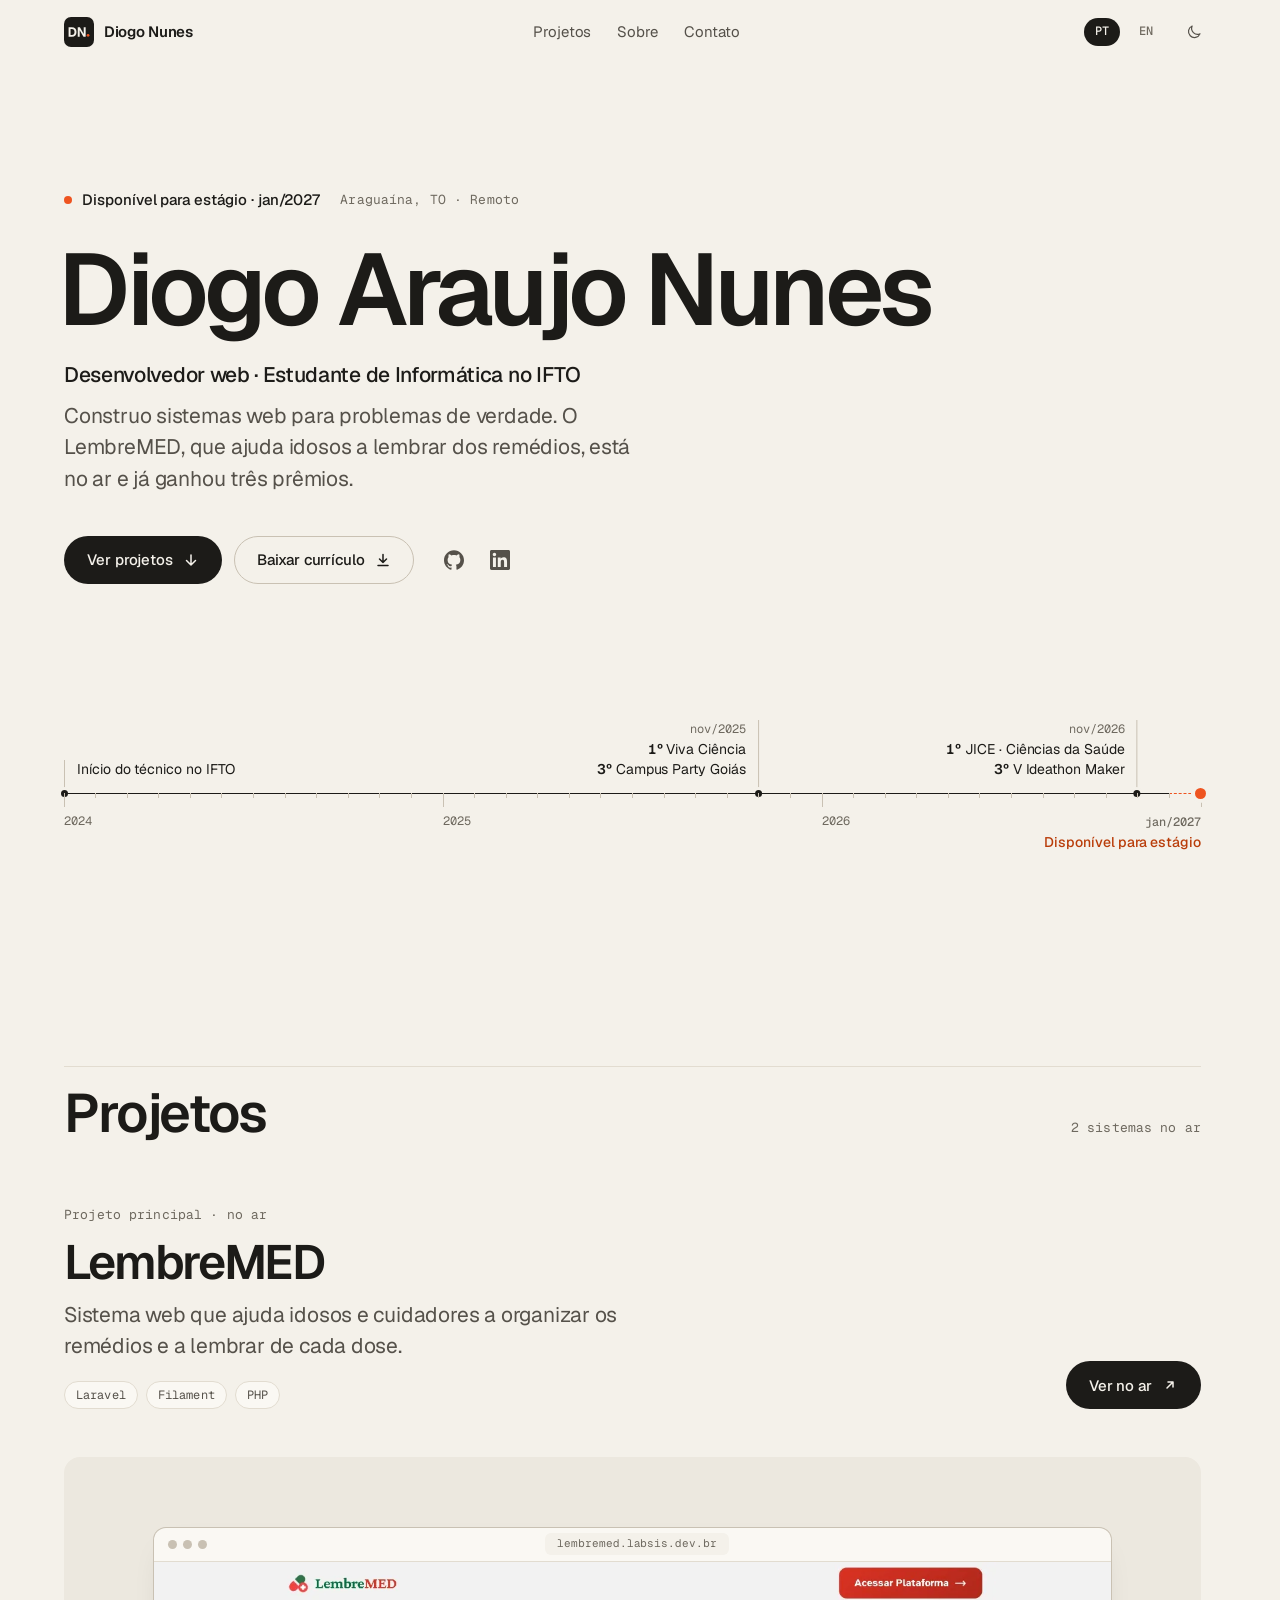
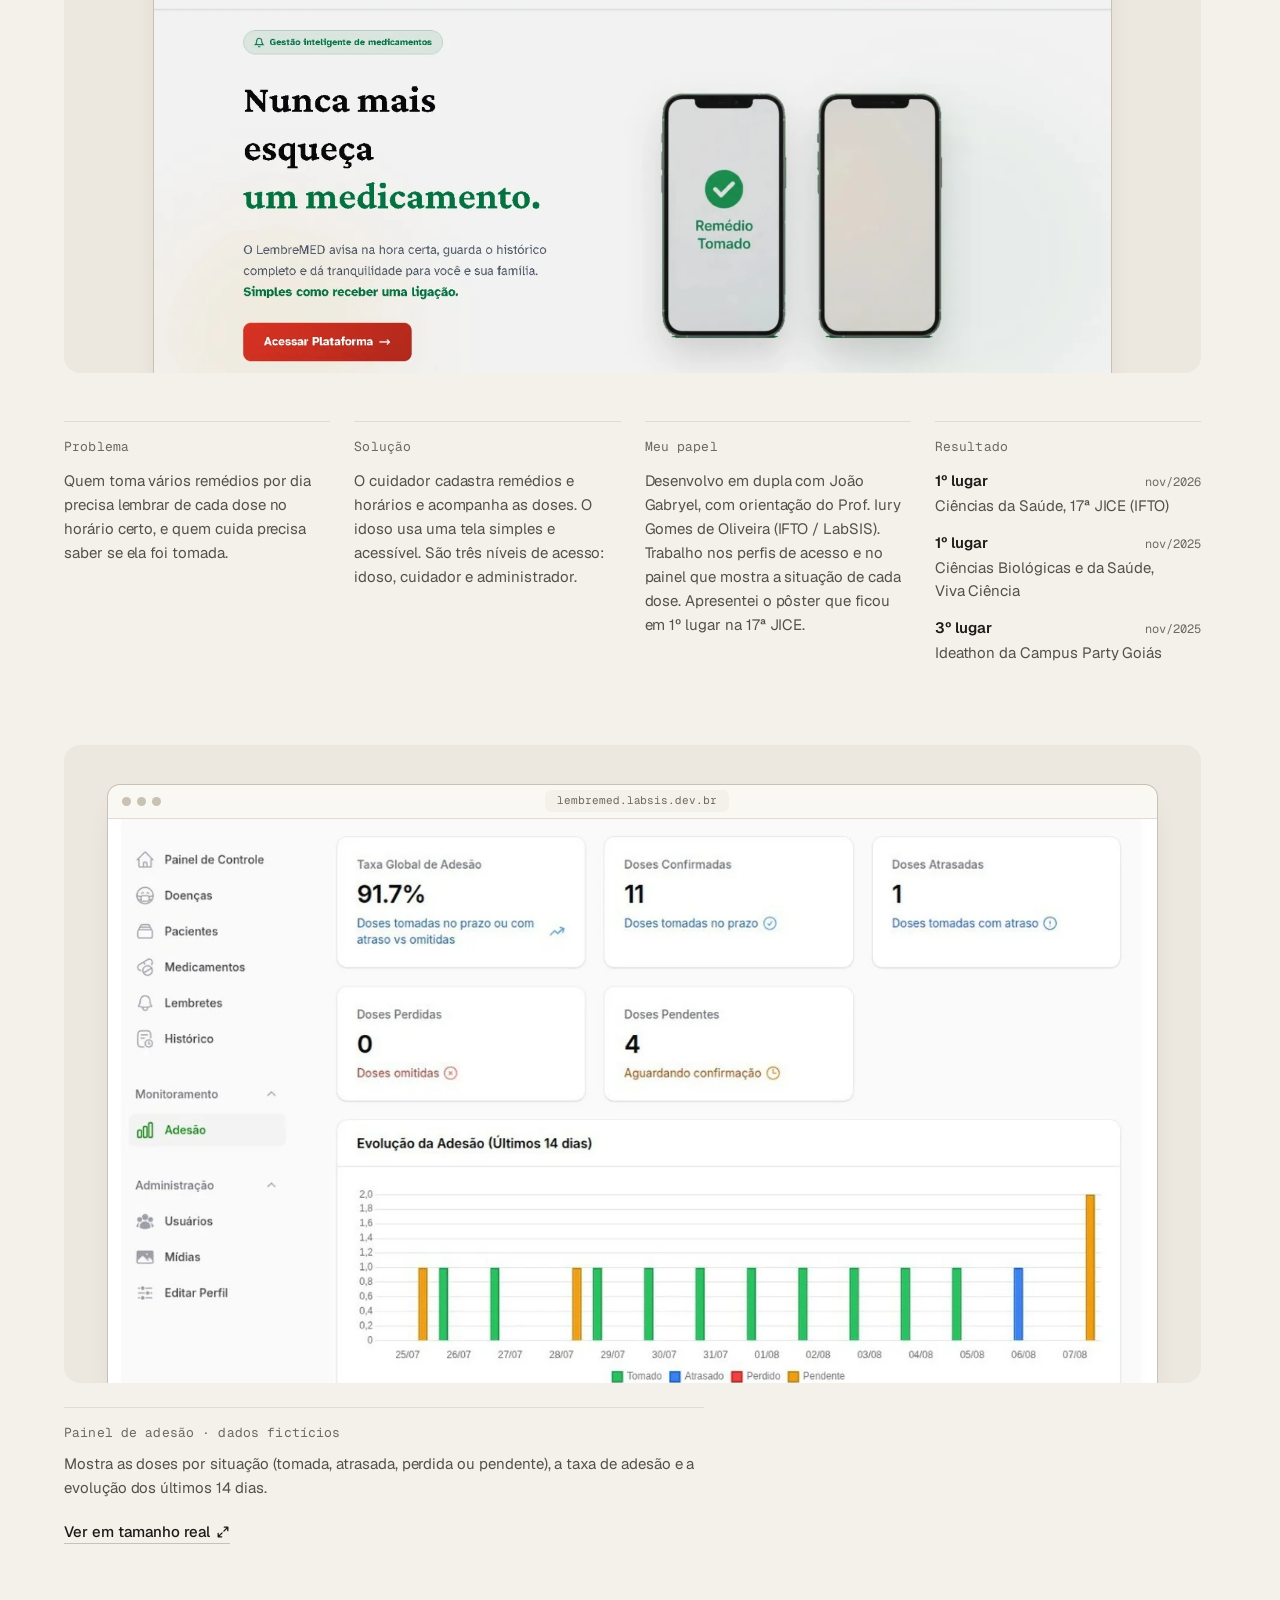
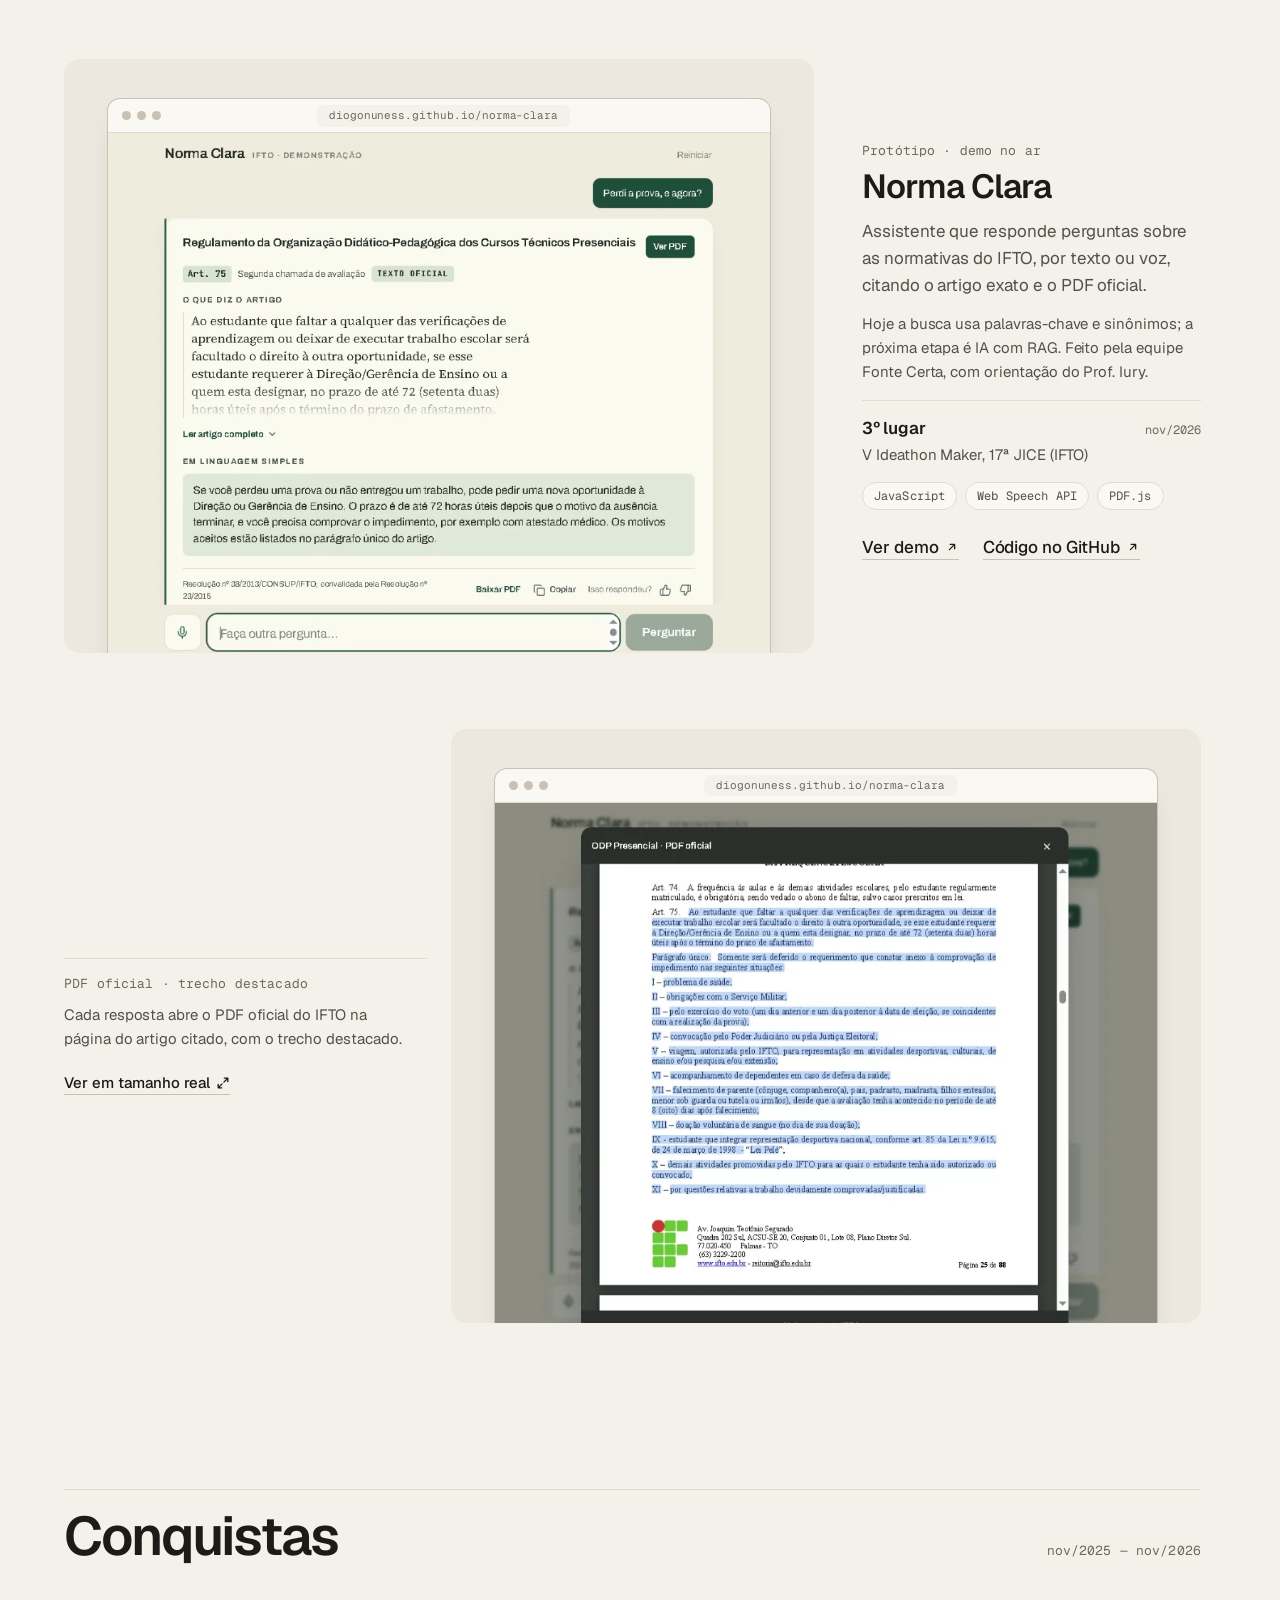
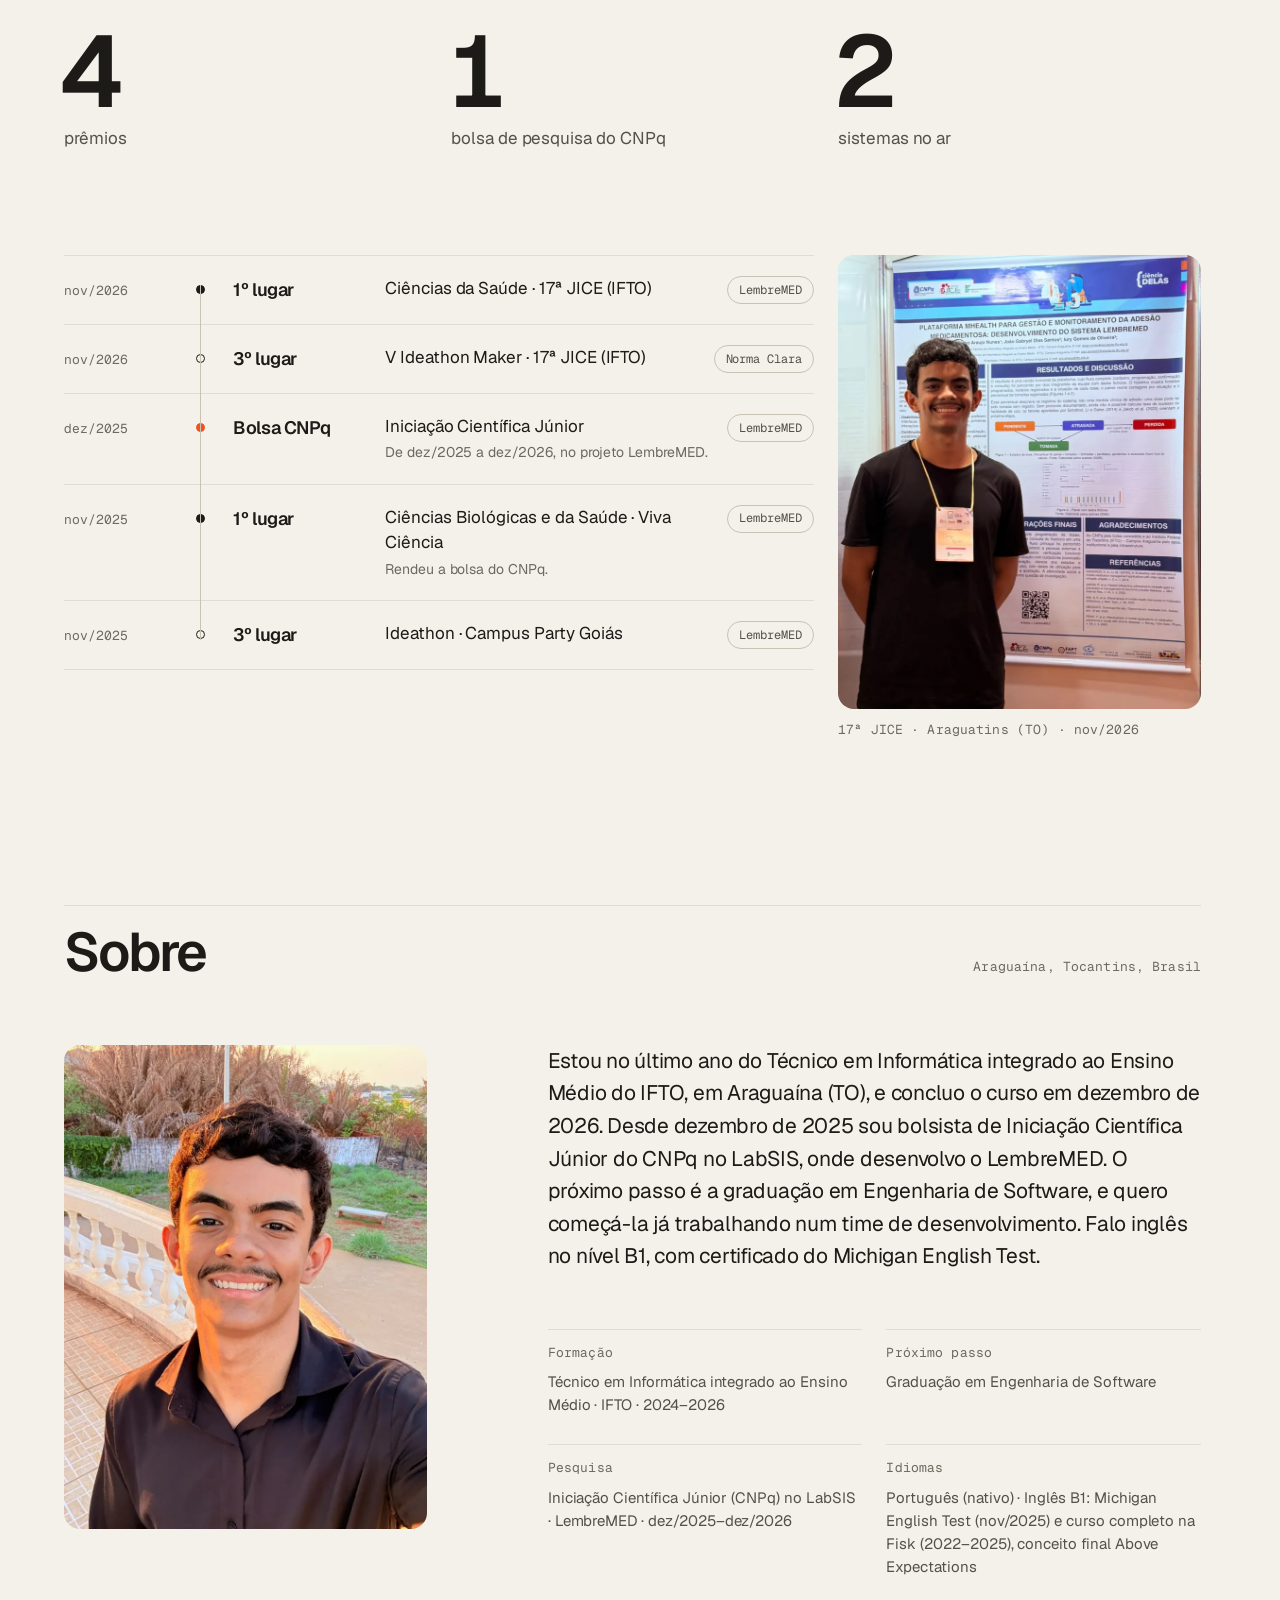
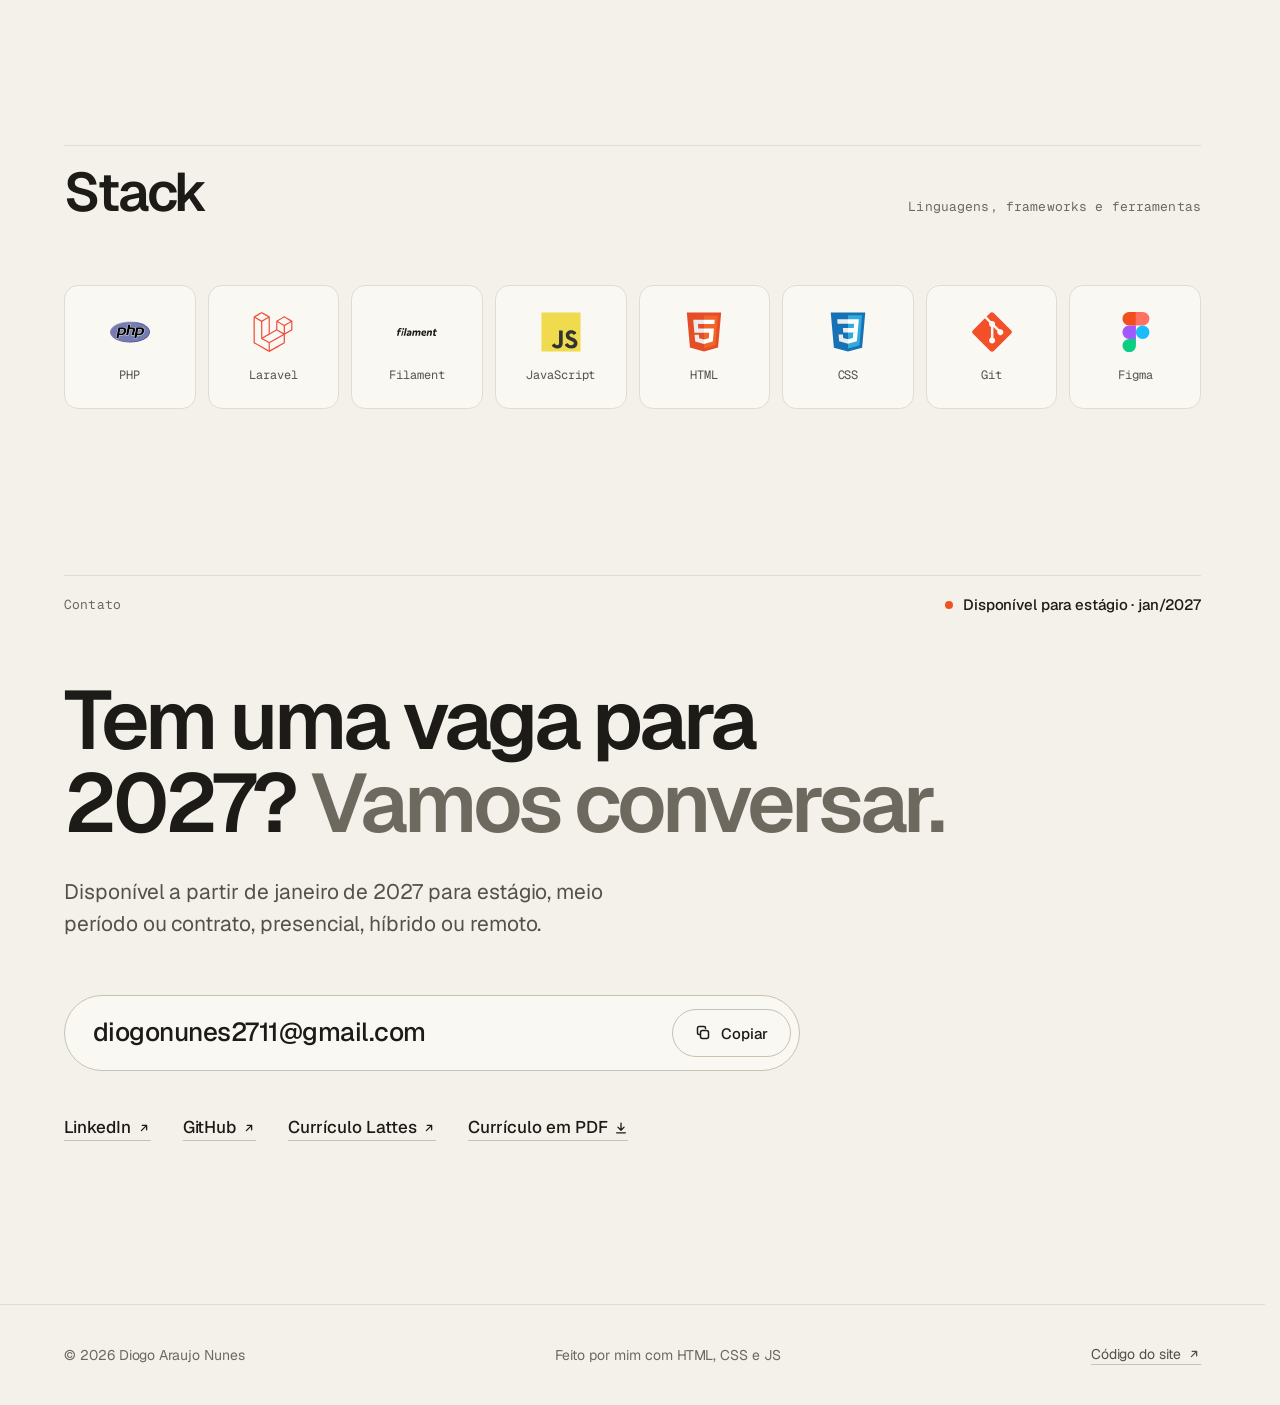
==== commit 234adb37: "fix: prints maiores e ampliáveis, foto ao lado das conquistas e toque de 44px - Painel de adesão do " ====
--- a/index.html
+++ b/index.html
@@ -298,8 +298,9 @@
             </div>
           </dl>
 
-          <!-- Detalhe: o painel de adesão, parte em que o Diogo trabalha (dados fictícios, como no pôster) -->
-          <figure class="vitrine vitrine--invertida detalhe">
+          <!-- Detalhe: o painel de adesão, parte em que o Diogo trabalha (dados fictícios, como no pôster).
+               Ocupa a largura toda para o texto do painel ser legível; data-ampliar abre o print em tamanho real. -->
+          <figure class="detalhe detalhe--largo" data-ampliar>
             <div class="palco palco--medio">
               <span class="moldura">
                 <span class="moldura__barra">
@@ -311,9 +312,13 @@
                 </span>
               </span>
             </div>
-            <figcaption class="vitrine__texto detalhe__texto">
+            <figcaption class="detalhe__texto">
               <span class="rotulo" data-i18n="lembremed.painelRotulo">Painel de adesão · dados fictícios</span>
               <span data-i18n="lembremed.painelTexto">Mostra as doses por situação (tomada, atrasada, perdida ou pendente), a taxa de adesão e a evolução dos últimos 14 dias.</span>
+              <button class="link ampliar" type="button" aria-label="Ver em tamanho real: painel de adesão" data-ampliar-botao data-i18n-attr="aria-label:zoom.verPainel">
+                <span data-i18n="zoom.ver">Ver em tamanho real</span>
+                <svg viewBox="0 0 16 16" fill="none" stroke="currentColor" stroke-width="1.5" stroke-linecap="round" stroke-linejoin="round" aria-hidden="true"><path d="M9.5 2.5h4v4M13.5 2.5 9 7M6.5 13.5h-4v-4M2.5 13.5 7 9" /></svg>
+              </button>
             </figcaption>
           </figure>
         </article>
@@ -359,7 +364,7 @@
             </div>
           </div>
 
-          <figure class="vitrine vitrine--invertida detalhe">
+          <figure class="vitrine vitrine--invertida detalhe" data-ampliar>
             <div class="palco palco--medio">
               <span class="moldura">
                 <span class="moldura__barra">
@@ -374,6 +379,10 @@
             <figcaption class="vitrine__texto detalhe__texto">
               <span class="rotulo" data-i18n="norma.pdfRotulo">PDF oficial · trecho destacado</span>
               <span data-i18n="norma.pdfTexto">Cada resposta abre o PDF oficial do IFTO na página do artigo citado, com o trecho destacado.</span>
+              <button class="link ampliar" type="button" aria-label="Ver em tamanho real: PDF oficial" data-ampliar-botao data-i18n-attr="aria-label:zoom.verPdf">
+                <span data-i18n="zoom.ver">Ver em tamanho real</span>
+                <svg viewBox="0 0 16 16" fill="none" stroke="currentColor" stroke-width="1.5" stroke-linecap="round" stroke-linejoin="round" aria-hidden="true"><path d="M9.5 2.5h4v4M13.5 2.5 9 7M6.5 13.5h-4v-4M2.5 13.5 7 9" /></svg>
+              </button>
             </figcaption>
           </figure>
         </article>
@@ -602,5 +611,23 @@
       </a>
     </div>
   </footer>
+
+  <!-- Print ampliado. Abre pelo botão "Ver em tamanho real" (ou clicando no print).
+       O <dialog> nativo prende o foco aqui dentro e fecha com Esc. -->
+  <dialog class="zoom" aria-labelledby="zoom-legenda" tabindex="-1" data-zoom>
+    <div class="zoom__topo">
+      <p class="rotulo" id="zoom-legenda" data-zoom-legenda></p>
+      <form method="dialog">
+        <button class="botao-icone" type="submit" aria-label="Fechar" data-i18n-attr="aria-label:nav.fechar">
+          <svg viewBox="0 0 24 24" fill="none" stroke="currentColor" stroke-width="1.6" stroke-linecap="round" aria-hidden="true"><path d="M6 6l12 12M18 6 6 18" /></svg>
+        </button>
+      </form>
+    </div>
+    <div class="zoom__corpo">
+      <img alt="" data-zoom-img>
+    </div>
+    <!-- Só aparece em telas de toque, onde o print fica do tamanho da tela -->
+    <p class="rotulo zoom__dica" data-i18n="zoom.dica">Use dois dedos para aproximar</p>
+  </dialog>
 </body>
 </html>
--- a/css/style.css
+++ b/css/style.css
@@ -148,6 +148,8 @@
   scroll-behavior: smooth;
   /* ao clicar num link de âncora, a seção não fica escondida atrás do topo fixo */
   scroll-padding-top: calc(var(--altura-topo) + 24px);
+  /* reserva o espaço da barra de rolagem: a página não "pula" quando o print ampliado trava a rolagem */
+  scrollbar-gutter: stable;
 }
 
 body {
@@ -1217,14 +1219,21 @@
   transition: transform 700ms var(--ease-out);
 }
 
-/* Hover (só nos palcos que são links): sobe 2px e o print dá um zoom leve */
+/* Os prints de detalhe abrem ampliados ao clicar (ver "Print ampliado", abaixo) */
+[data-ampliar] .palco {
+  cursor: zoom-in;
+}
+
+/* Hover (só nos palcos clicáveis): sobe 2px e o print dá um zoom leve */
 @media (hover: hover) and (pointer: fine) {
-  a.palco:hover {
+  a.palco:hover,
+  [data-ampliar] .palco:hover {
     box-shadow: var(--sombra);
     transform: translateY(-2px);
   }
 
-  a.palco:hover .moldura__tela > img {
+  a.palco:hover .moldura__tela > img,
+  [data-ampliar] .palco:hover .moldura__tela > img {
     transform: scale(1.025);
   }
 }
@@ -1290,9 +1299,10 @@
   line-height: 1.5;
 }
 
-/* Vitrine: uma moldura (7 colunas) e um texto (4 colunas), com uma coluna de
-   respiro entre os dois. A versão "invertida" põe o texto à esquerda.
-   Em telas menores, a moldura vem primeiro e o texto embaixo. */
+/* Vitrine: uma moldura (8 colunas) e um texto (4 colunas). O padding do texto
+   dá o respiro entre os dois sem sair do grid. A versão "invertida" põe o texto
+   à esquerda. Abaixo de 1200px a moldura ocupa a largura toda e o texto vem
+   embaixo: os prints precisam de largura para dar para ler. */
 .vitrine {
   display: grid;
   grid-template-columns: repeat(12, minmax(0, 1fr));
@@ -1302,20 +1312,23 @@
 
 .vitrine > .palco {
   grid-row: 1;
-  grid-column: 1 / span 7;
+  grid-column: 1 / span 8;
 }
 
 .vitrine > .vitrine__texto {
   grid-row: 1;
-  grid-column: 9 / span 4;
+  grid-column: 9 / -1;
+  padding-left: var(--gap);
 }
 
 .vitrine--invertida > .palco {
-  grid-column: 6 / -1;
+  grid-column: 5 / -1;
 }
 
 .vitrine--invertida > .vitrine__texto {
   grid-column: 1 / span 4;
+  padding-left: 0;
+  padding-right: var(--gap);
 }
 
 /* Norma Clara: começa com bastante respiro depois do LembreMED */
@@ -1328,6 +1341,23 @@
 /* Detalhe: a segunda tela de um projeto, com uma legenda curta */
 .destaque > .detalhe {
   margin-top: clamp(12px, 3vw, 32px);
+}
+
+/* Detalhe largo (painel do LembreMED): a moldura ocupa a largura toda e a
+   legenda vem embaixo, com a mesma largura de leitura dos outros textos */
+.detalhe--largo {
+  display: grid;
+  gap: 24px;
+}
+
+.detalhe--largo > .detalhe__texto {
+  max-width: 40rem;
+}
+
+/* Corte menor que o padrão (-6%): assim as datas e a legenda do gráfico, que
+   ficam na parte de baixo do print, continuam visíveis */
+.detalhe--largo .palco > .moldura {
+  margin-bottom: -1.5%;
 }
 
 .detalhe__texto {
@@ -1338,6 +1368,39 @@
   color: var(--tinta-2);
   font-size: 0.9375rem;
   line-height: 1.6;
+}
+
+/* "Ver em tamanho real": um botão com cara de link (mesmo sublinhado que se
+   desenha), com 44px de área de toque */
+.ampliar {
+  justify-self: start;
+  display: inline-flex;
+  align-items: center;
+  gap: 6px;
+  min-height: 44px;
+  margin-bottom: -10px;
+  padding: 0;
+  border: 0;
+  background-color: transparent;
+  background-position: 0 calc(100% - 10px), 0 calc(100% - 10px);
+  font-weight: 500;
+  cursor: zoom-in;
+  user-select: none;
+  -webkit-user-select: none;
+  touch-action: manipulation;
+}
+
+.ampliar svg {
+  width: 14px;
+  height: 14px;
+  flex: none;
+  transition: transform var(--t-medio) var(--ease-out);
+}
+
+@media (hover: hover) and (pointer: fine) {
+  .ampliar:hover svg {
+    transform: scale(1.15);
+  }
 }
 
 .cartao__texto {
@@ -1400,38 +1463,21 @@
 }
 
 @media (max-width: 1199px) {
-  .vitrine > .palco {
-    grid-column: 1 / span 6;
-  }
-
-  .vitrine > .vitrine__texto {
-    grid-column: 7 / -1;
-  }
-
-  .vitrine--invertida > .palco {
-    grid-column: 7 / -1;
-  }
-
-  .vitrine--invertida > .vitrine__texto {
-    grid-column: 1 / span 6;
-  }
-}
-
-@media (max-width: 1023px) {
-  .caso {
-    grid-template-columns: repeat(2, minmax(0, 1fr));
-  }
-}
-
-@media (max-width: 899px) {
   .vitrine > .palco,
   .vitrine > .vitrine__texto {
     grid-row: auto;
     grid-column: 1 / -1;
   }
 
-  .vitrine__texto {
+  .vitrine > .vitrine__texto {
     max-width: 40rem;
+    padding-inline: 0;
+  }
+}
+
+@media (max-width: 1023px) {
+  .caso {
+    grid-template-columns: repeat(2, minmax(0, 1fr));
   }
 }
 
@@ -1445,6 +1491,92 @@
   .caso {
     grid-template-columns: minmax(0, 1fr);
   }
+}
+
+/* Print ampliado (<dialog>): ocupa a tela toda sobre um fundo escuro.
+   Dentro dele vale sempre a paleta do tema escuro, nos dois temas. */
+.zoom {
+  --tinta: #eeebe4;
+  --tinta-2: #aba598;
+  --tinta-3: #8e887c;
+  --superficie: #242220;
+  --destaque: #ff8a50;
+  width: 100%;
+  max-width: none;
+  height: 100%;
+  max-height: none;
+  margin: 0;
+  padding: 0;
+  border: 0;
+  background: transparent;
+  color: var(--tinta);
+  overscroll-behavior: contain;
+}
+
+.zoom[open] {
+  display: grid;
+  grid-template-rows: auto minmax(0, 1fr) auto;
+}
+
+/* Fundo quase opaco e desfocado: a página atrás vira só uma textura,
+   sem textos competindo com a legenda e a imagem */
+.zoom::backdrop {
+  background: rgb(21 20 18 / 0.97);
+  -webkit-backdrop-filter: blur(8px);
+  backdrop-filter: blur(8px);
+}
+
+/* Ao abrir, o foco vai para o próprio <dialog> (o JS chama zoom.focus()):
+   o leitor de tela anuncia a legenda e o Tab leva ao botão de fechar.
+   Ele ocupa a tela toda, então não precisa de anel de foco. */
+.zoom:focus-visible {
+  outline: none;
+}
+
+.zoom__topo {
+  display: flex;
+  align-items: center;
+  justify-content: space-between;
+  gap: 16px;
+  padding: max(8px, env(safe-area-inset-top, 0px)) var(--margem) 8px;
+}
+
+/* A imagem aparece no tamanho real e só diminui se não couber na tela.
+   No celular dá para usar o gesto de pinça para aproximar. */
+.zoom__corpo {
+  display: grid;
+  place-items: center;
+  min-height: 0;
+  padding: 0 var(--margem) max(var(--margem), env(safe-area-inset-bottom, 0px));
+}
+
+.zoom__corpo img {
+  max-width: 100%;
+  max-height: 100%;
+  border-radius: var(--raio-p);
+  box-shadow: 0 0 0 1px rgb(255 255 255 / 0.08), 0 24px 64px -24px rgb(0 0 0 / 0.8);
+}
+
+/* Dica de pinça: só em telas de toque */
+.zoom__dica {
+  display: none;
+  padding: 0 var(--margem) max(20px, env(safe-area-inset-bottom, 0px));
+  text-align: center;
+}
+
+@media (pointer: coarse) {
+  .zoom__corpo {
+    padding-bottom: 16px;
+  }
+
+  .zoom__dica {
+    display: block;
+  }
+}
+
+/* Com o print aberto, a página atrás não rola */
+html:has(.zoom[open]) body {
+  overflow: hidden;
 }
 
 
@@ -1477,7 +1609,7 @@
   font-variant-numeric: tabular-nums;
 }
 
-/* Linha do tempo (8 colunas) ao lado da foto da JICE (4 colunas) */
+/* Linha do tempo (8 colunas) ao lado da foto da JICE (4 colunas), a partir de 900px */
 .conquistas__corpo {
   display: grid;
   grid-template-columns: repeat(12, minmax(0, 1fr));
@@ -1504,14 +1636,25 @@
   object-position: 50% 30%;
 }
 
-@media (max-width: 1199px) {
+/* Abaixo de 900px a foto vai para baixo da lista na largura toda, num recorte
+   horizontal (o rosto e o título do pôster). Assim não sobra buraco ao lado. */
+@media (max-width: 899px) {
   .conquistas__corpo > .linha-tempo,
   .conquistas__foto {
     grid-column: 1 / -1;
   }
 
-  .conquistas__foto {
-    max-width: 420px;
+  .conquistas__foto img {
+    aspect-ratio: 3 / 2;
+    object-position: 50% 20%;
+  }
+}
+
+/* No celular a foto volta a ser vertical, na largura da tela */
+@media (max-width: 599px) {
+  .conquistas__foto img {
+    aspect-ratio: 4 / 5;
+    object-position: 50% 30%;
   }
 }
 
@@ -1599,27 +1742,45 @@
   font-size: var(--fs-pequeno);
 }
 
-/* O projeto vira um link para o cartão dele, mais acima */
+/* O projeto vira um link para o cartão dele, mais acima.
+   A caixa do link tem 44px de altura (área de toque); a pílula desenhada pelo
+   ::before tem 28px. As margens negativas fazem a linha ocupar o mesmo espaço
+   de antes. */
 .evento__projeto {
   position: relative;
   align-self: start;
-  padding: 6px 12px;
-  border: 1px solid var(--fio-forte);
-  border-radius: 999px;
+  display: inline-flex;
+  align-items: center;
+  min-height: 44px;
+  margin-block: -8px;
+  padding: 0 12px;
   color: var(--tinta-2);
   font-family: var(--fonte-mono);
   font-size: 0.75rem;
   line-height: 1.2;
   text-decoration: none;
   white-space: nowrap;
-  transition: color var(--t-medio) ease, border-color var(--t-medio) ease, transform var(--t-rapido) var(--ease-out);
-}
-
-/* área de toque maior que o desenho da pílula */
-.evento__projeto::after {
+  touch-action: manipulation;
+  transition: color var(--t-medio) ease, transform var(--t-rapido) var(--ease-out);
+}
+
+.evento__projeto::before {
   content: "";
   position: absolute;
-  inset: -8px -4px;
+  inset: 8px 0;
+  border: 1px solid var(--fio-forte);
+  border-radius: 999px;
+  transition: border-color var(--t-medio) ease;
+}
+
+/* O anel de foco contorna a pílula, não a caixa de toque */
+.evento__projeto:focus-visible {
+  outline: none;
+}
+
+.evento__projeto:focus-visible::before {
+  outline: 2px solid var(--destaque);
+  outline-offset: 3px;
 }
 
 .evento__projeto:active {
@@ -1628,12 +1789,17 @@
 
 @media (hover: hover) and (pointer: fine) {
   .evento__projeto:hover {
+    color: var(--tinta);
+  }
+
+  .evento__projeto:hover::before {
     border-color: var(--tinta-3);
-    color: var(--tinta);
-  }
-}
-
-@media (max-width: 899px) {
+  }
+}
+
+/* Até 1199px a colocação e o evento ficam empilhados numa coluna só:
+   a lista divide a largura com a foto (900–1199px) ou com a tela menor */
+@media (max-width: 1199px) {
   .evento {
     grid-template-columns: var(--col-data) 33px minmax(0, 1fr) auto;
     row-gap: 2px;
@@ -1700,7 +1866,7 @@
     grid-column: 2;
     grid-row: auto;
     justify-self: start;
-    margin-top: 8px;
+    margin-top: 0; /* os 8px de respiro acima da pílula já estão dentro da caixa de 44px */
   }
 }
 
@@ -2137,6 +2303,40 @@
   .regua__alvo::after {
     animation: pulso 1500ms var(--ease-out) 1750ms 3;
   }
+
+  /* Print ampliado: a imagem cresce de 97% para 100% enquanto aparece */
+  .zoom__corpo img {
+    transition: transform 260ms var(--ease-out);
+  }
+
+  @starting-style {
+    .zoom[open] .zoom__corpo img {
+      transform: scale(0.97);
+    }
+  }
+}
+
+/* Print ampliado: fundo e imagem aparecem e somem num fade curto.
+   "allow-discrete" deixa o <dialog> esperar o fade antes de sumir de vez. */
+.zoom,
+.zoom::backdrop {
+  opacity: 0;
+  transition:
+    opacity 200ms var(--ease-out),
+    overlay 200ms allow-discrete,
+    display 200ms allow-discrete;
+}
+
+.zoom[open],
+.zoom[open]::backdrop {
+  opacity: 1;
+}
+
+@starting-style {
+  .zoom[open],
+  .zoom[open]::backdrop {
+    opacity: 0;
+  }
 }
 
 /* Com "reduzir movimento": nada se desloca, só um fade curto */
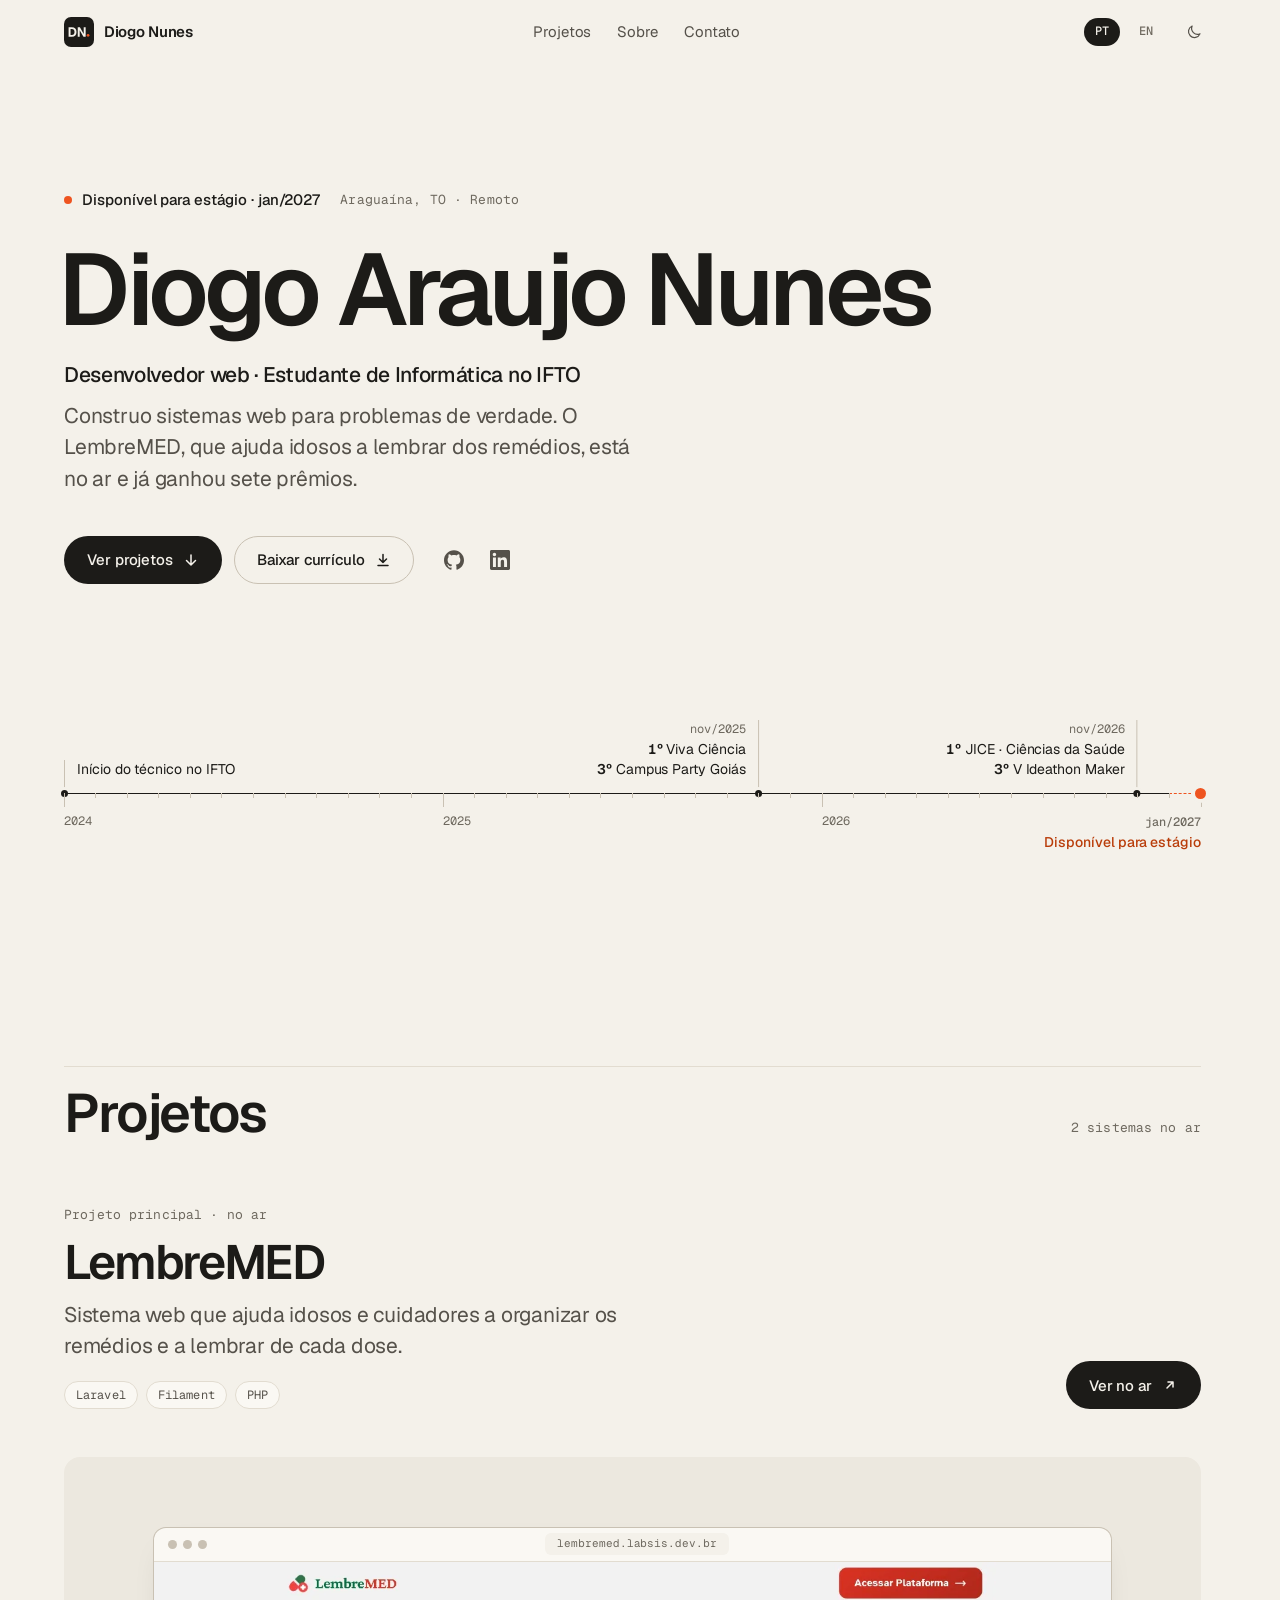
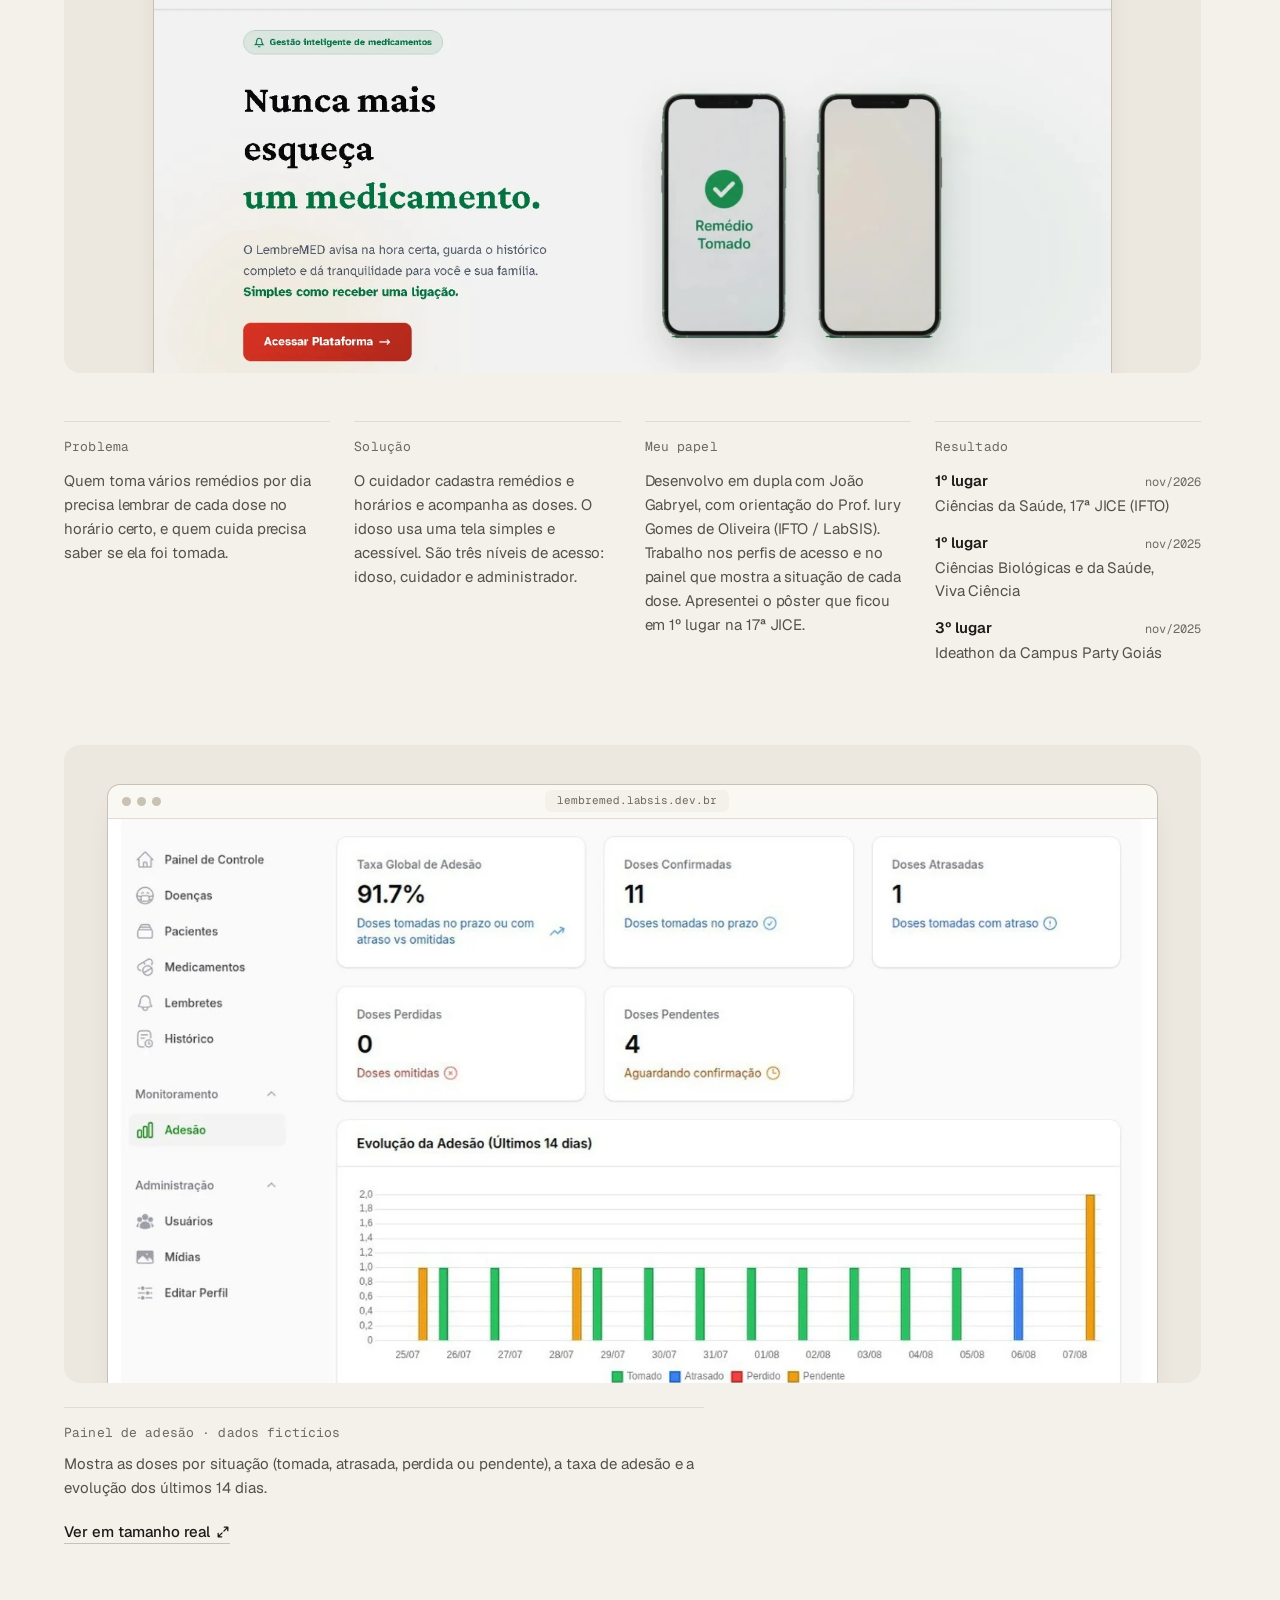
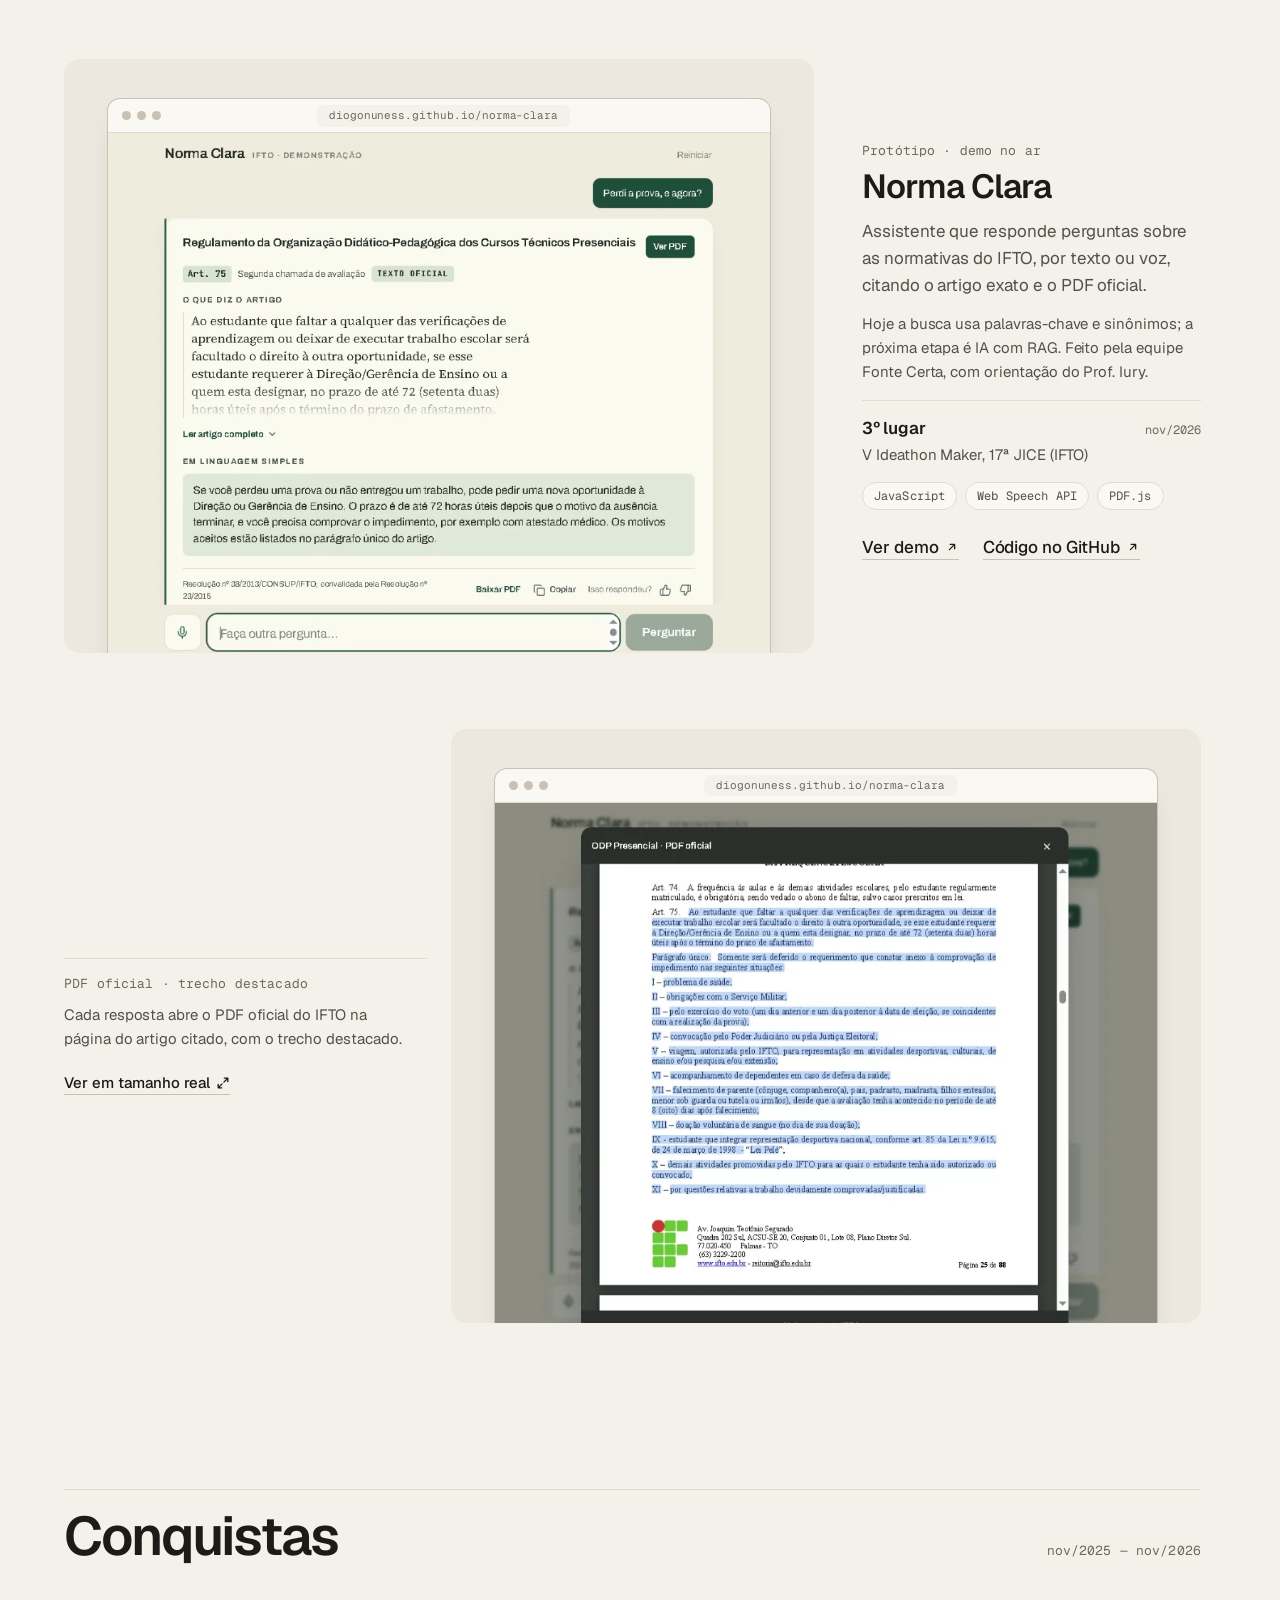
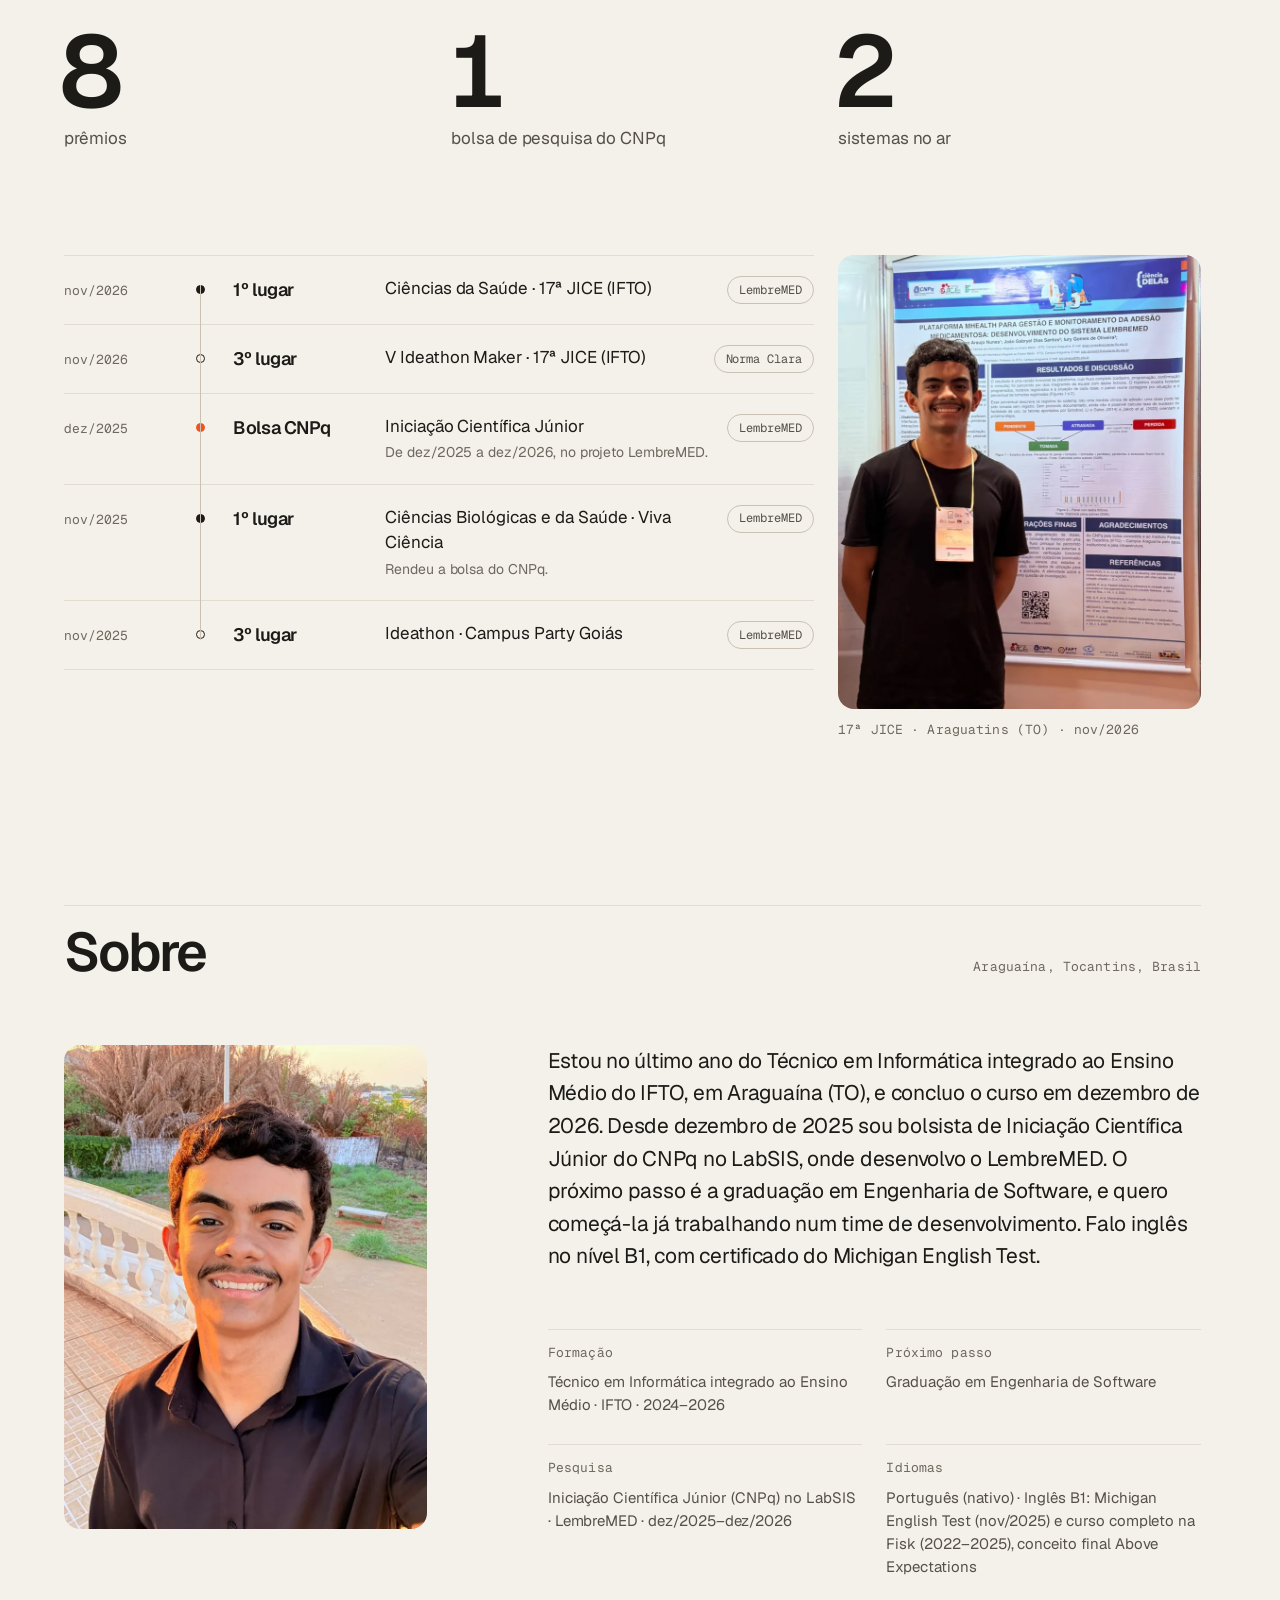
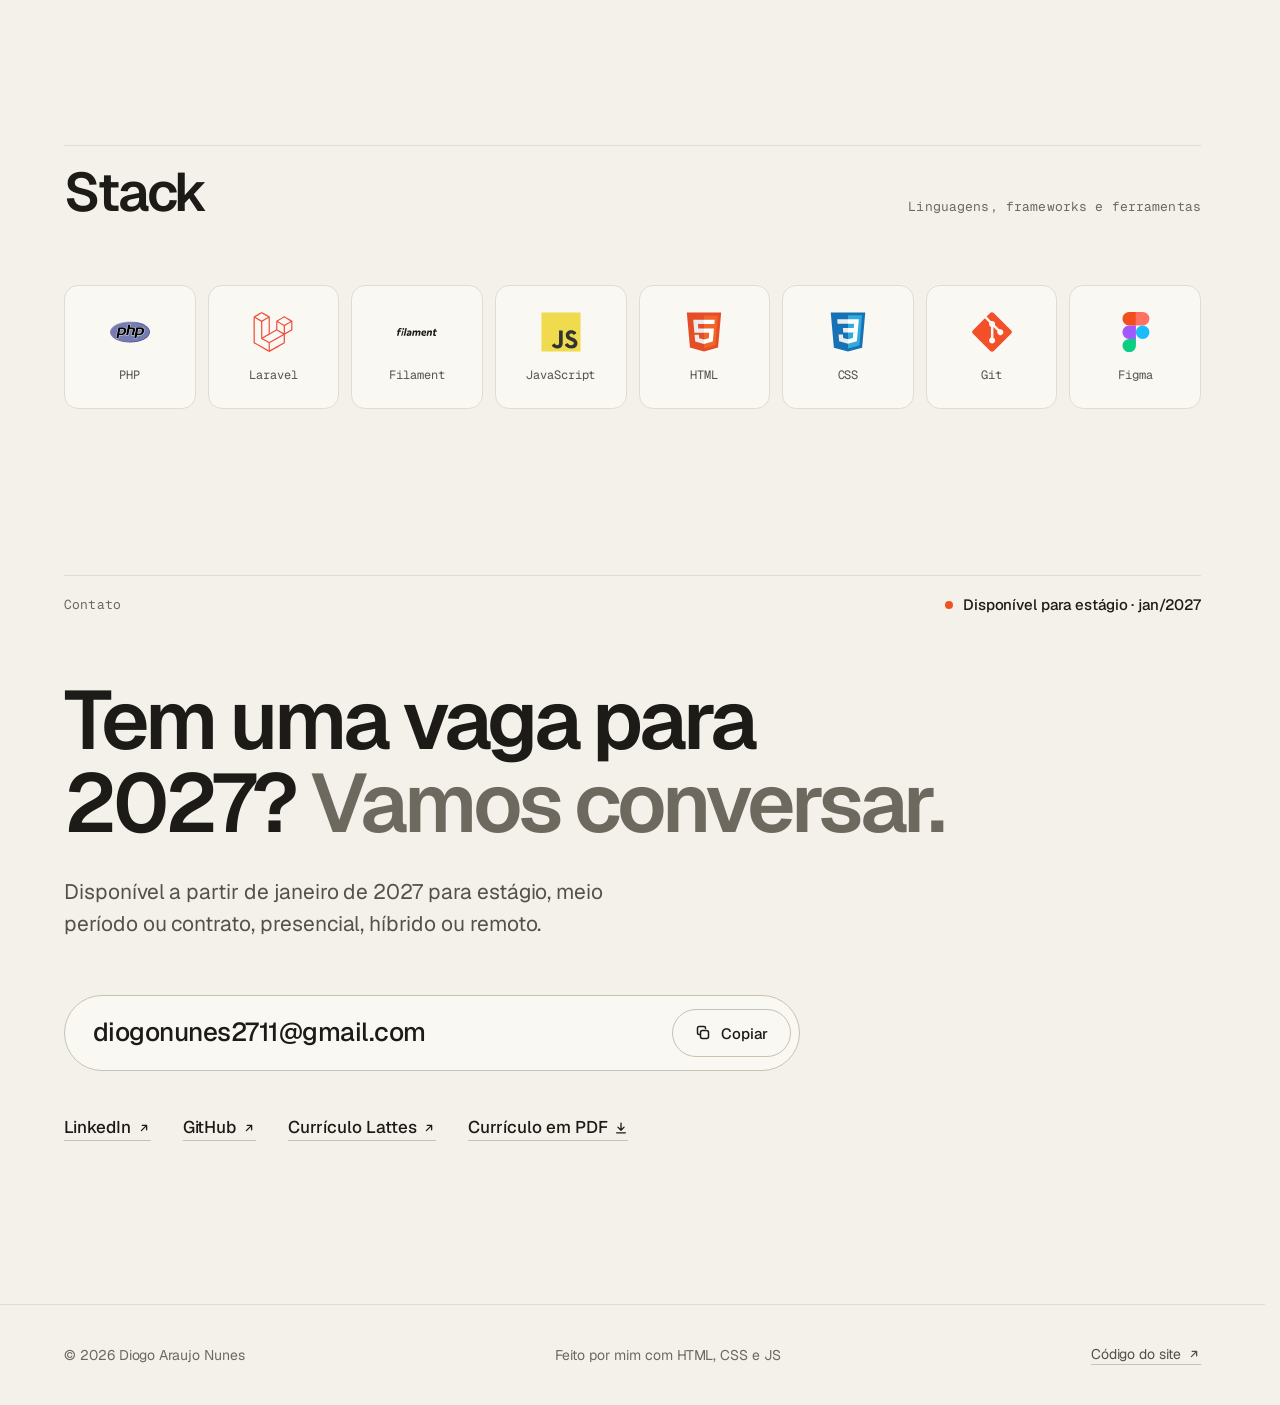
==== commit 7ff5d90e: "conteúdo: LembreMED com sete prêmios e oito no total do site Atualiza a frase do hero, a meta descri" ====
--- a/index.html
+++ b/index.html
@@ -4,7 +4,7 @@
   <meta charset="utf-8">
   <meta name="viewport" content="width=device-width, initial-scale=1, viewport-fit=cover">
   <title>Diogo Araujo Nunes · Desenvolvedor web</title>
-  <meta name="description" content="Desenvolvedor web e estudante de Informática no IFTO. O LembreMED, sistema que ajudei a criar, está no ar e ganhou três prêmios. Disponível para estágio a partir de janeiro de 2027.">
+  <meta name="description" content="Desenvolvedor web e estudante de Informática no IFTO. O LembreMED, sistema que ajudei a criar, está no ar e ganhou sete prêmios. Disponível para estágio a partir de janeiro de 2027.">
   <meta name="author" content="Diogo Araujo Nunes">
   <link rel="canonical" href="https://diogonuness.github.io/">
 
@@ -18,7 +18,7 @@
   <meta property="og:url" content="https://diogonuness.github.io/">
   <meta property="og:site_name" content="Diogo Araujo Nunes">
   <meta property="og:title" content="Diogo Araujo Nunes · Desenvolvedor web">
-  <meta property="og:description" content="Estudante de Informática no IFTO. O LembreMED, sistema que ajudei a criar, ganhou três prêmios. Disponível para estágio a partir de janeiro de 2027.">
+  <meta property="og:description" content="Estudante de Informática no IFTO. O LembreMED, sistema que ajudei a criar, ganhou sete prêmios. Disponível para estágio a partir de janeiro de 2027.">
   <meta property="og:image" content="https://diogonuness.github.io/og.png">
   <meta property="og:image:width" content="1200">
   <meta property="og:image:height" content="630">
@@ -27,7 +27,7 @@
   <meta property="og:locale:alternate" content="en_US">
   <meta name="twitter:card" content="summary_large_image">
   <meta name="twitter:title" content="Diogo Araujo Nunes · Desenvolvedor web">
-  <meta name="twitter:description" content="Estudante de Informática no IFTO. O LembreMED, sistema que ajudei a criar, ganhou três prêmios. Disponível para estágio a partir de janeiro de 2027.">
+  <meta name="twitter:description" content="Estudante de Informática no IFTO. O LembreMED, sistema que ajudei a criar, ganhou sete prêmios. Disponível para estágio a partir de janeiro de 2027.">
   <meta name="twitter:image" content="https://diogonuness.github.io/og.png">
 
   <!-- Dados estruturados: ajudam o Google a entender que a página é sobre uma pessoa -->
@@ -150,7 +150,7 @@
         <h1 class="hero__nome" id="hero-nome" data-entrada style="--i: 1">Diogo Araujo Nunes</h1>
 
         <p class="hero__cargo" data-entrada style="--i: 2" data-i18n="hero.cargo">Desenvolvedor web · Estudante de Informática no IFTO</p>
-        <p class="hero__valor" data-entrada style="--i: 3" data-i18n="hero.valor">Construo sistemas web para problemas de verdade. O LembreMED, que ajuda idosos a lembrar dos remédios, está no ar e já ganhou três prêmios.</p>
+        <p class="hero__valor" data-entrada style="--i: 3" data-i18n="hero.valor">Construo sistemas web para problemas de verdade. O LembreMED, que ajuda idosos a lembrar dos remédios, está no ar e já ganhou sete prêmios.</p>
 
         <div class="hero__acoes" data-entrada style="--i: 4">
           <a class="botao botao--primario" href="#projetos">
@@ -392,7 +392,7 @@
 
     <!-- ==================================================================
          CONQUISTAS: números grandes + linha do tempo (mais recente primeiro).
-         Conferido: 4 prêmios (3 do LembreMED + 1 do Norma Clara),
+         Conferido: 8 prêmios (7 do LembreMED + 1 do Norma Clara),
          1 bolsa CNPq e 2 sistemas no ar (LembreMED e a demo do Norma Clara).
          ================================================================== -->
     <section class="secao" id="conquistas" aria-labelledby="conquistas-titulo">
@@ -403,7 +403,7 @@
         </header>
 
         <ul class="numeros" role="list">
-          <li><strong class="numero">4</strong> <span data-i18n="numeros.premios">prêmios</span></li>
+          <li><strong class="numero">8</strong> <span data-i18n="numeros.premios">prêmios</span></li>
           <li><strong class="numero">1</strong> <span data-i18n="numeros.bolsa">bolsa de pesquisa do CNPq</span></li>
           <li><strong class="numero">2</strong> <span data-i18n="numeros.sistemas">sistemas no ar</span></li>
         </ul>
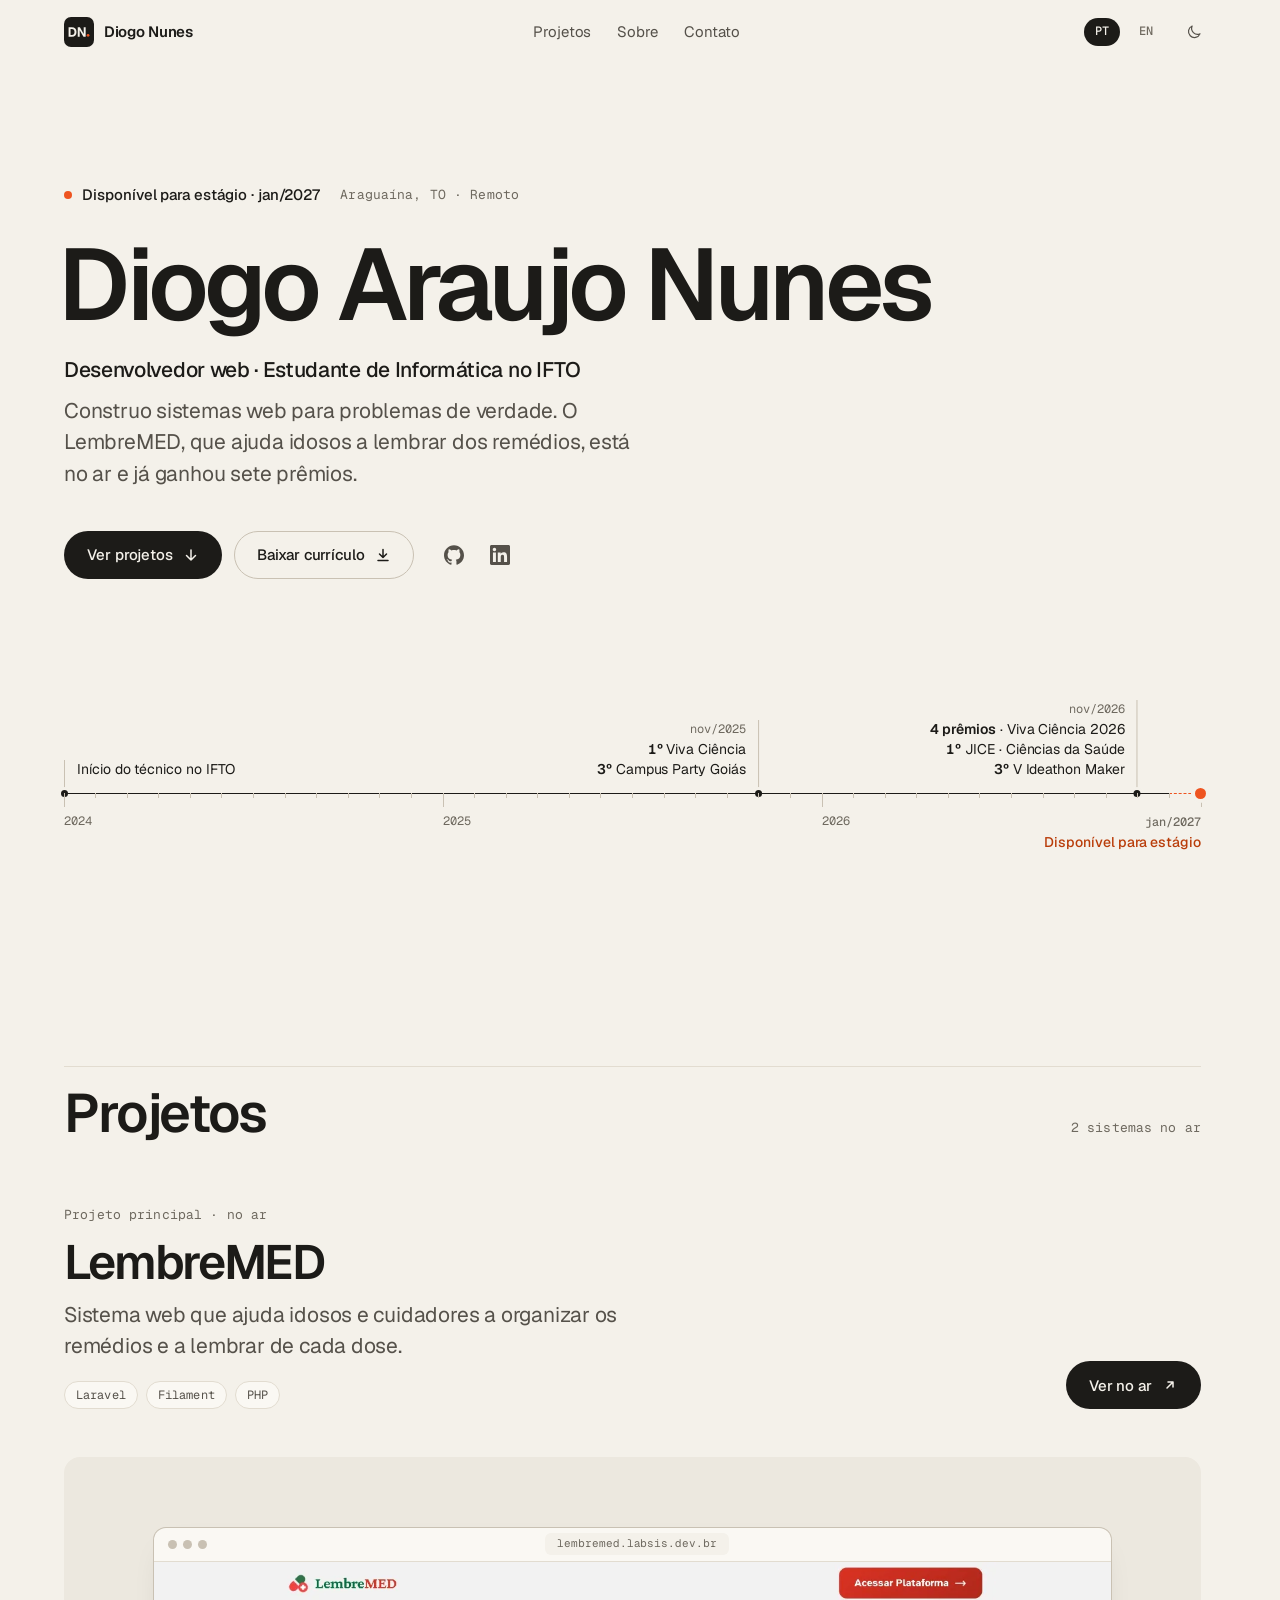
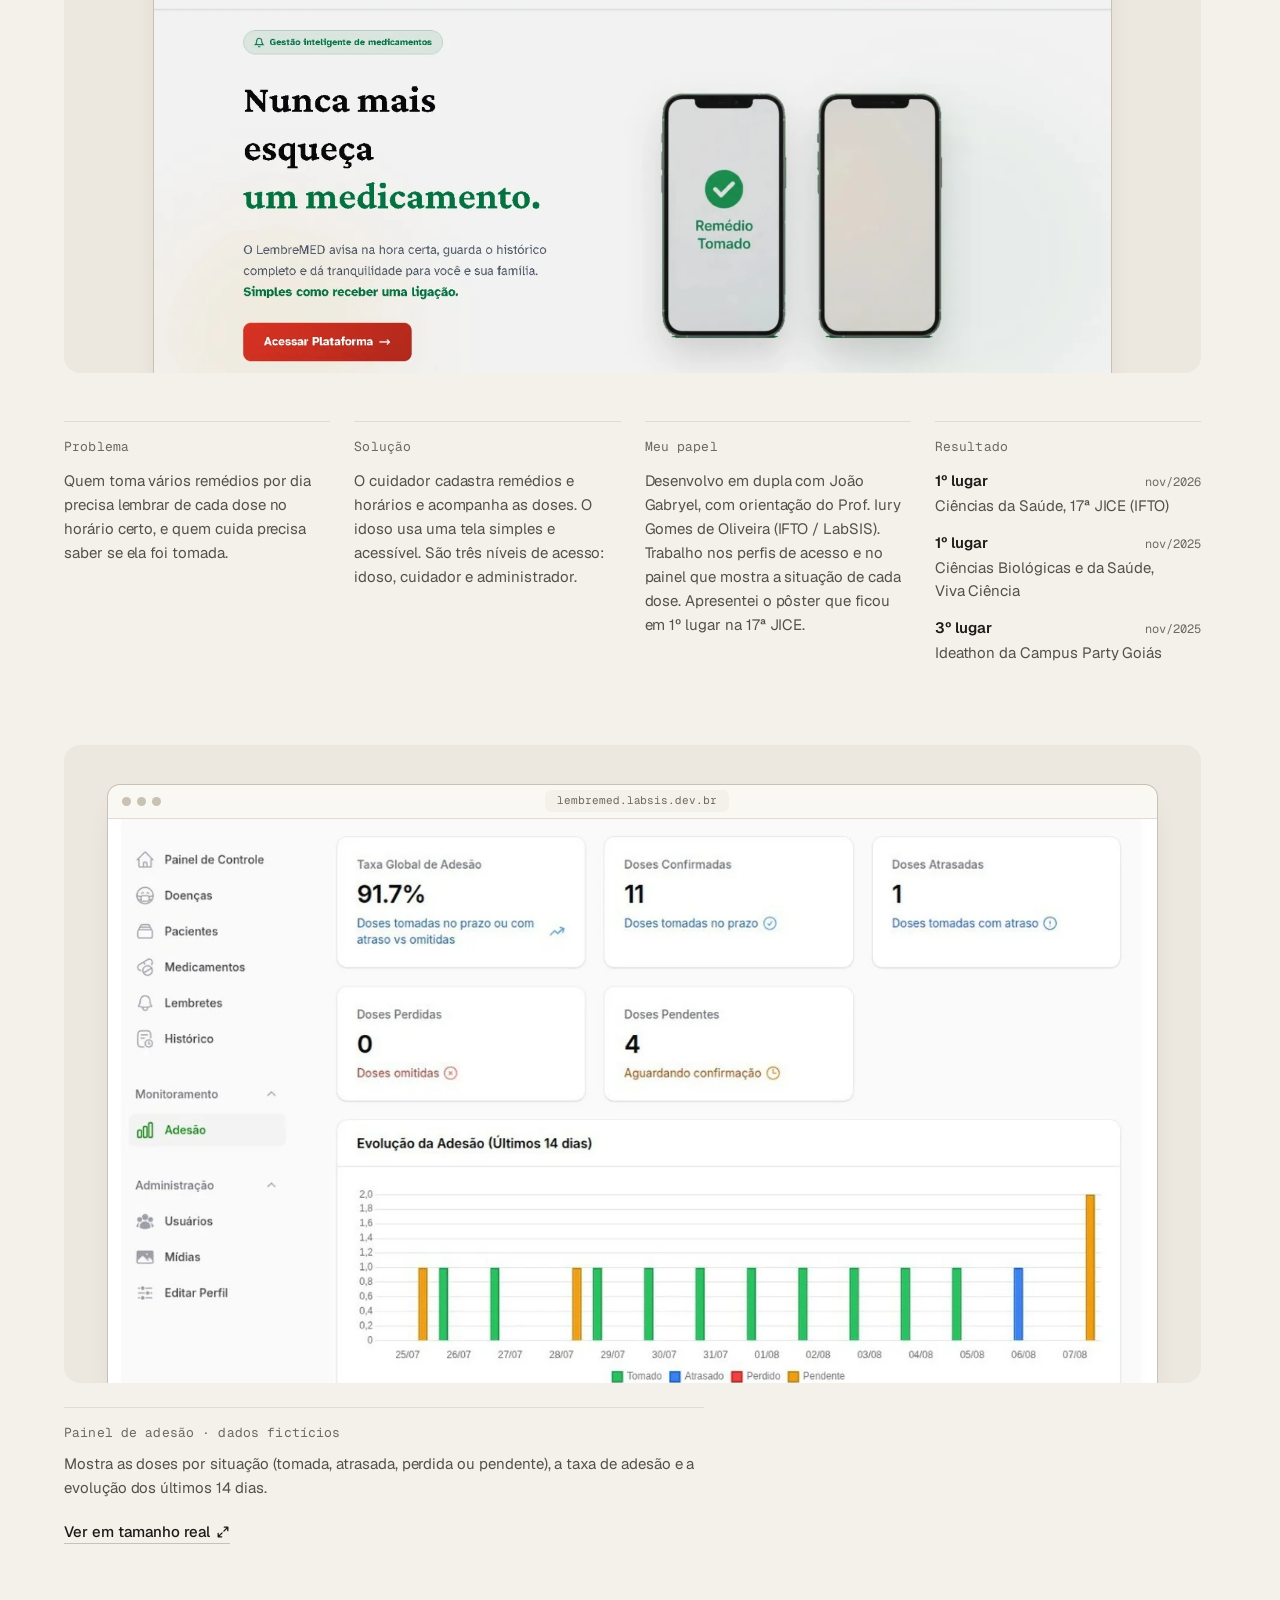
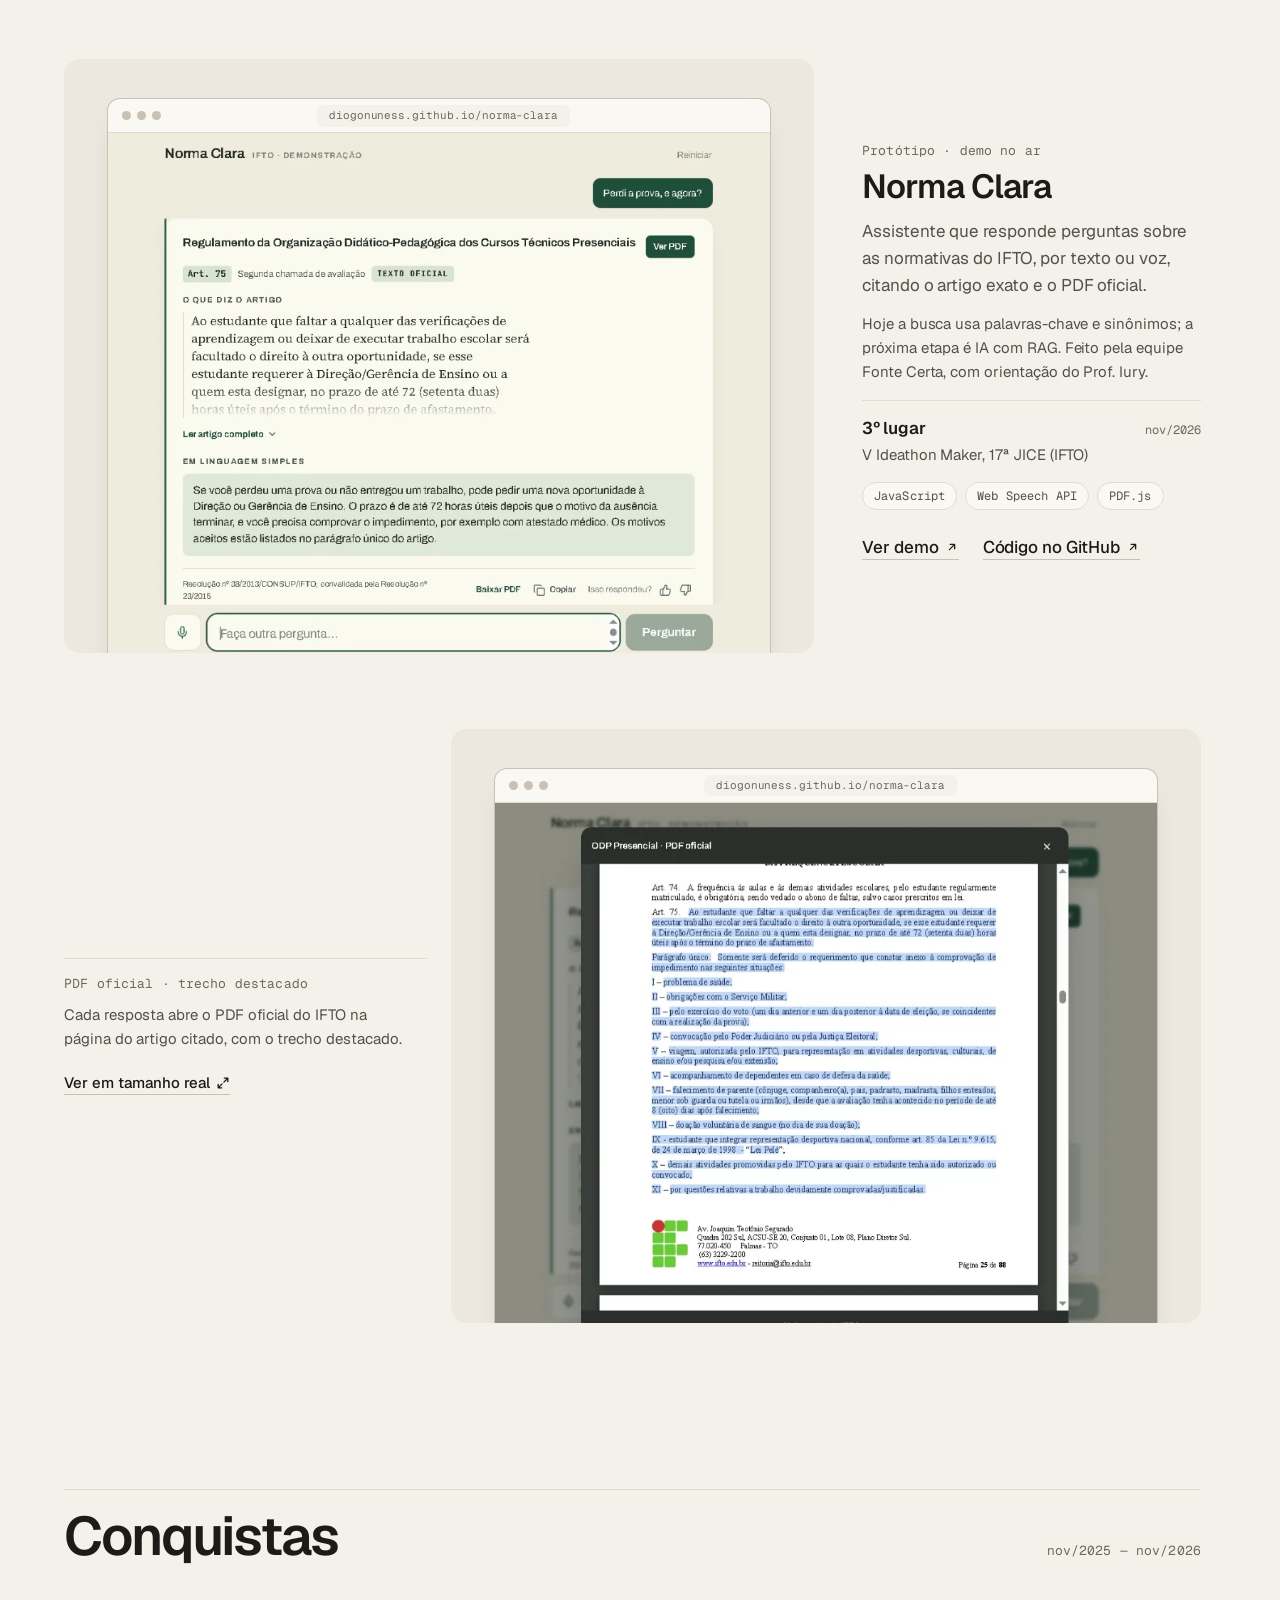
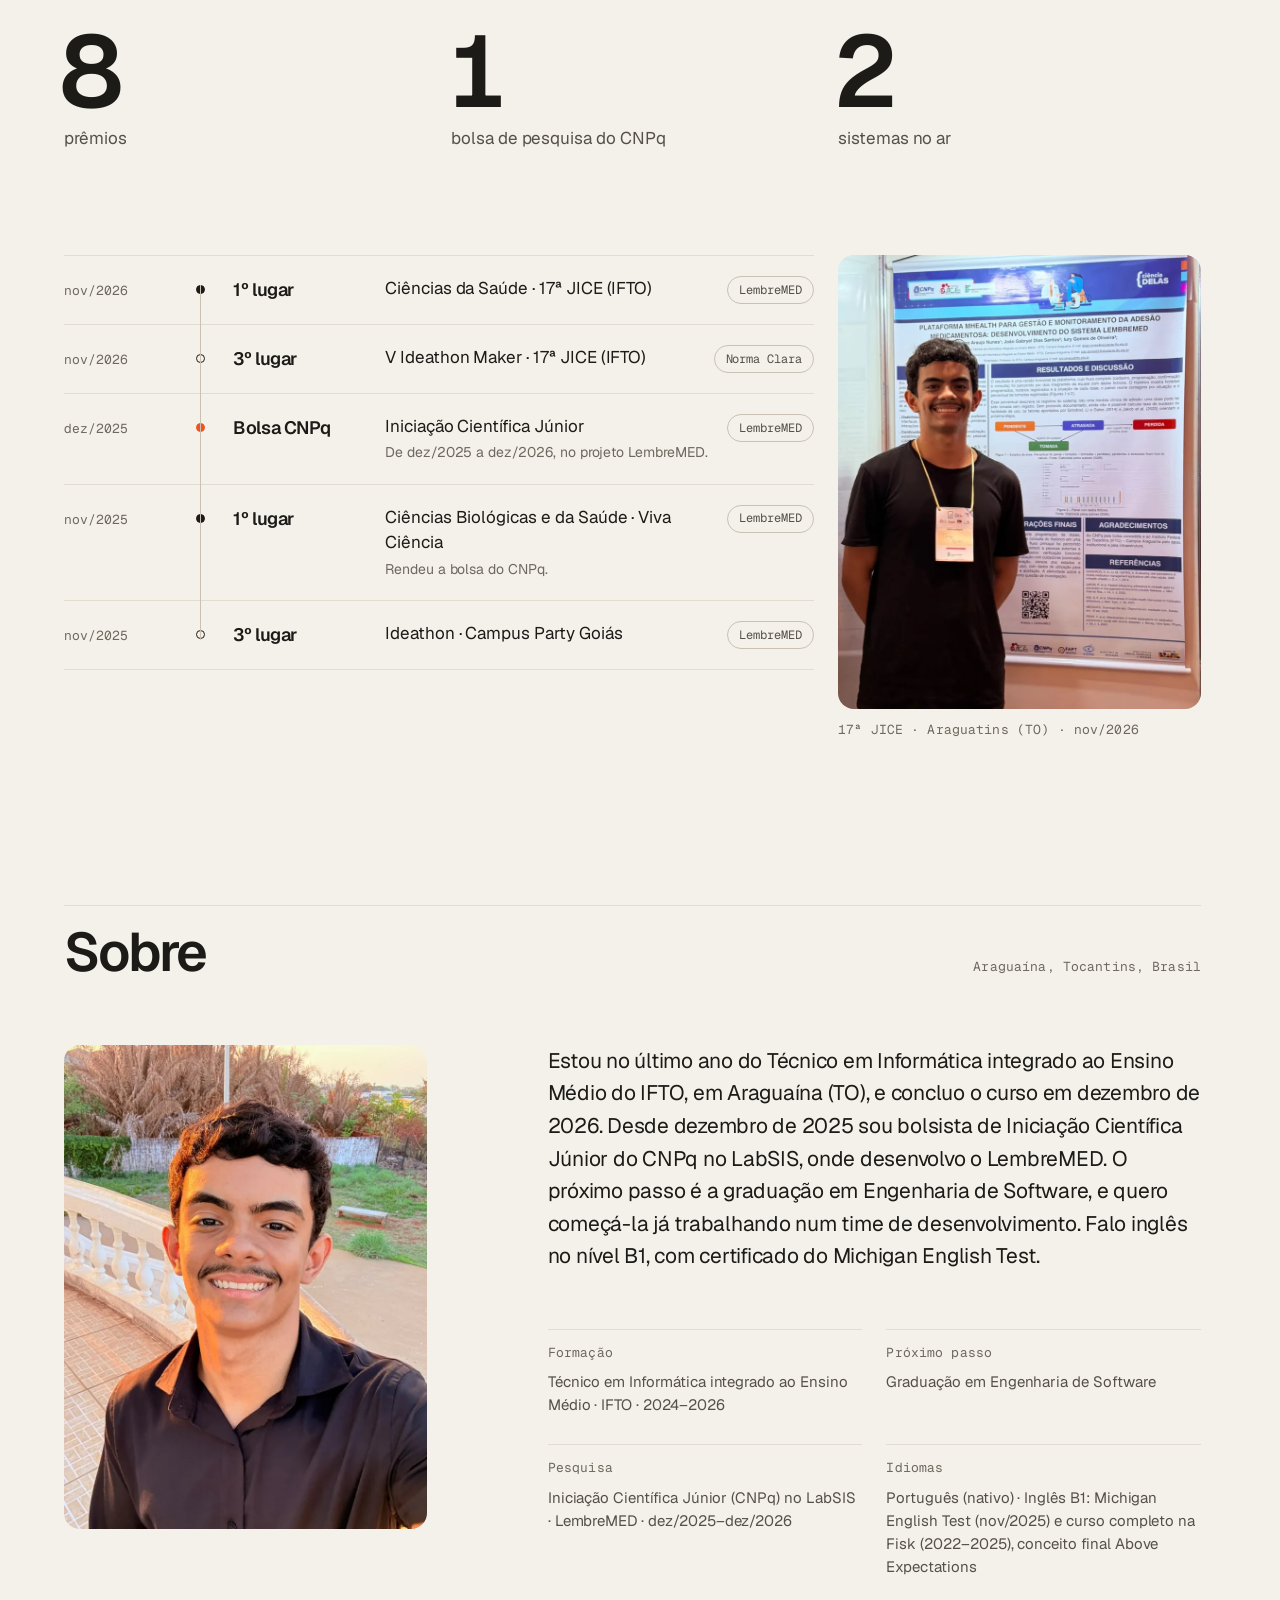
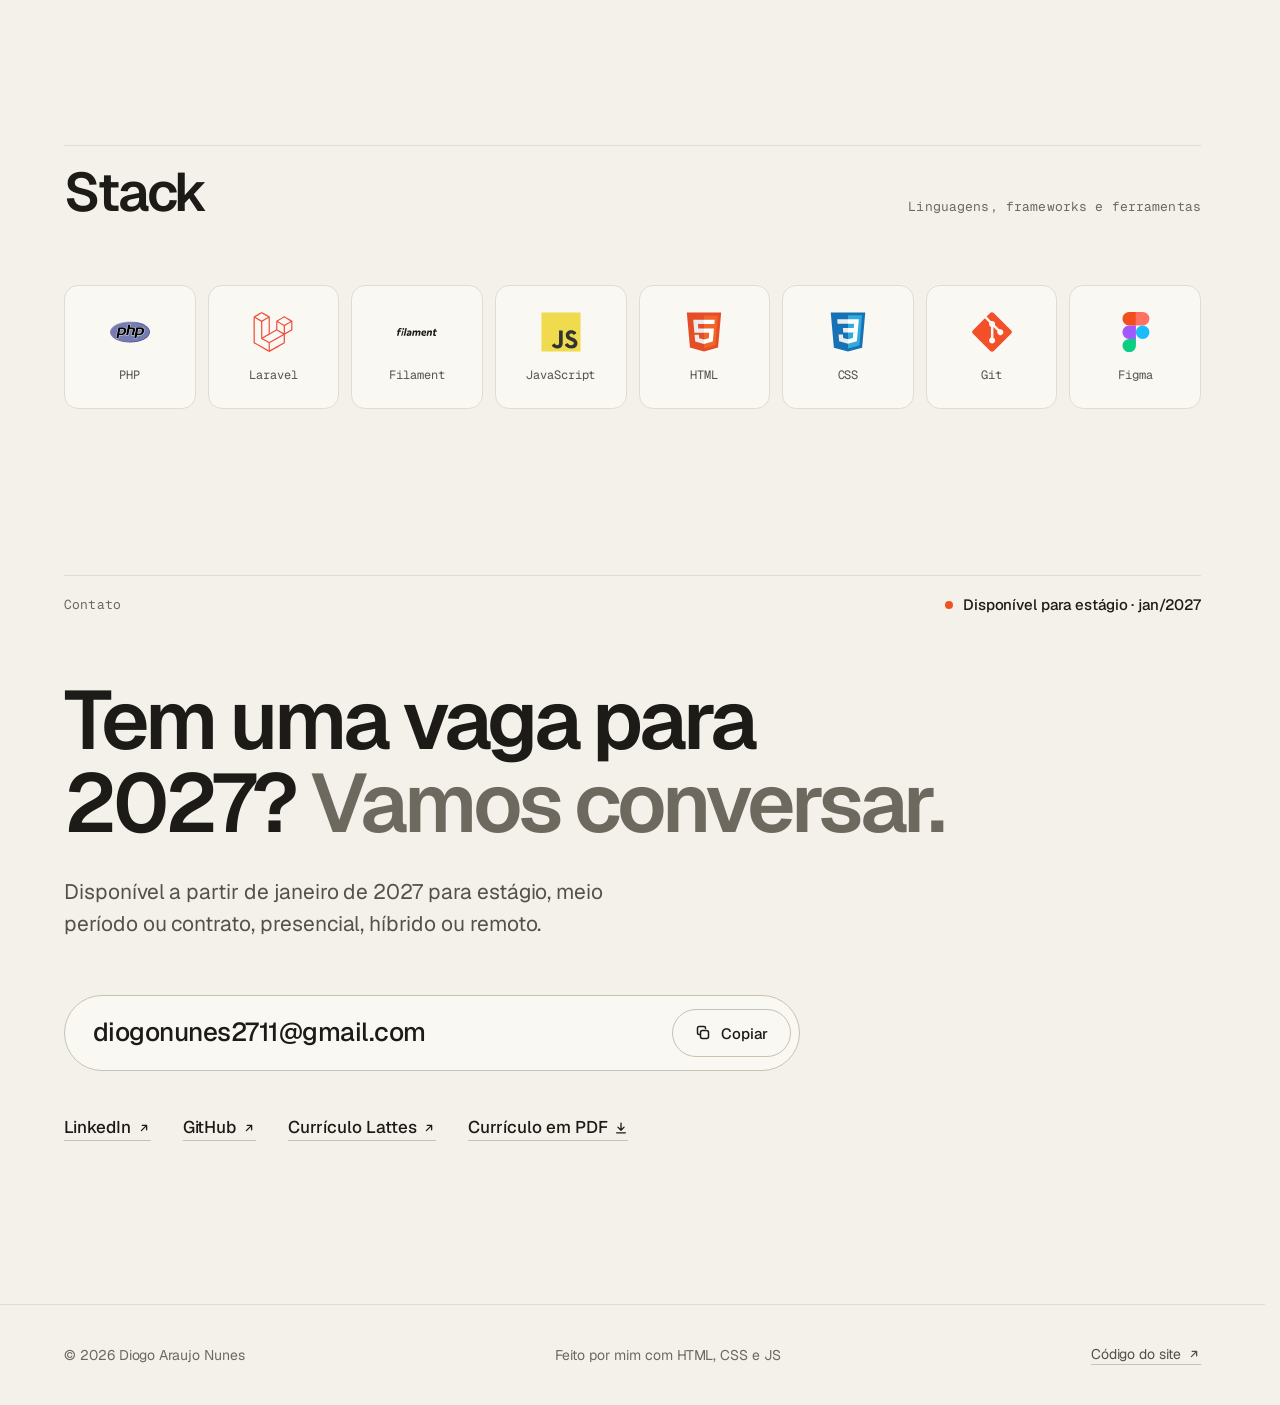
==== commit 705735af: "conteúdo: régua do hero com "4 prêmios · Viva Ciência 2026" em nov/2026 Uma linha a mais no marco de" ====
--- a/index.html
+++ b/index.html
@@ -192,6 +192,7 @@
           </li>
           <li class="marco marco--dir" style="--m: 34">
             <time datetime="2026-11" data-i18n="data.nov26">nov/2026</time>
+            <span data-i18n-html="regua.viva26"><b>4 prêmios</b> · Viva Ciência 2026</span>
             <span data-i18n-html="regua.jice"><b>1º</b> JICE · Ciências da Saúde</span>
             <span data-i18n-html="regua.ideathon"><b>3º</b> V Ideathon Maker</span>
           </li>
--- a/css/style.css
+++ b/css/style.css
@@ -854,7 +854,7 @@
    --hoje é o mês atual (o JS calcula): até ali a linha é sólida;
    depois, tracejada em laranja até o ponto final "disponível". */
 .regua {
-  --rotulos: 84px;   /* altura da área dos rótulos acima da linha */
+  --rotulos: 94px;   /* altura da área dos rótulos acima da linha (cabe a data + 3 linhas) */
   --escala: 14px;    /* altura dos tracinhos dos meses */
   padding-top: clamp(32px, 6vh, 72px);
 }
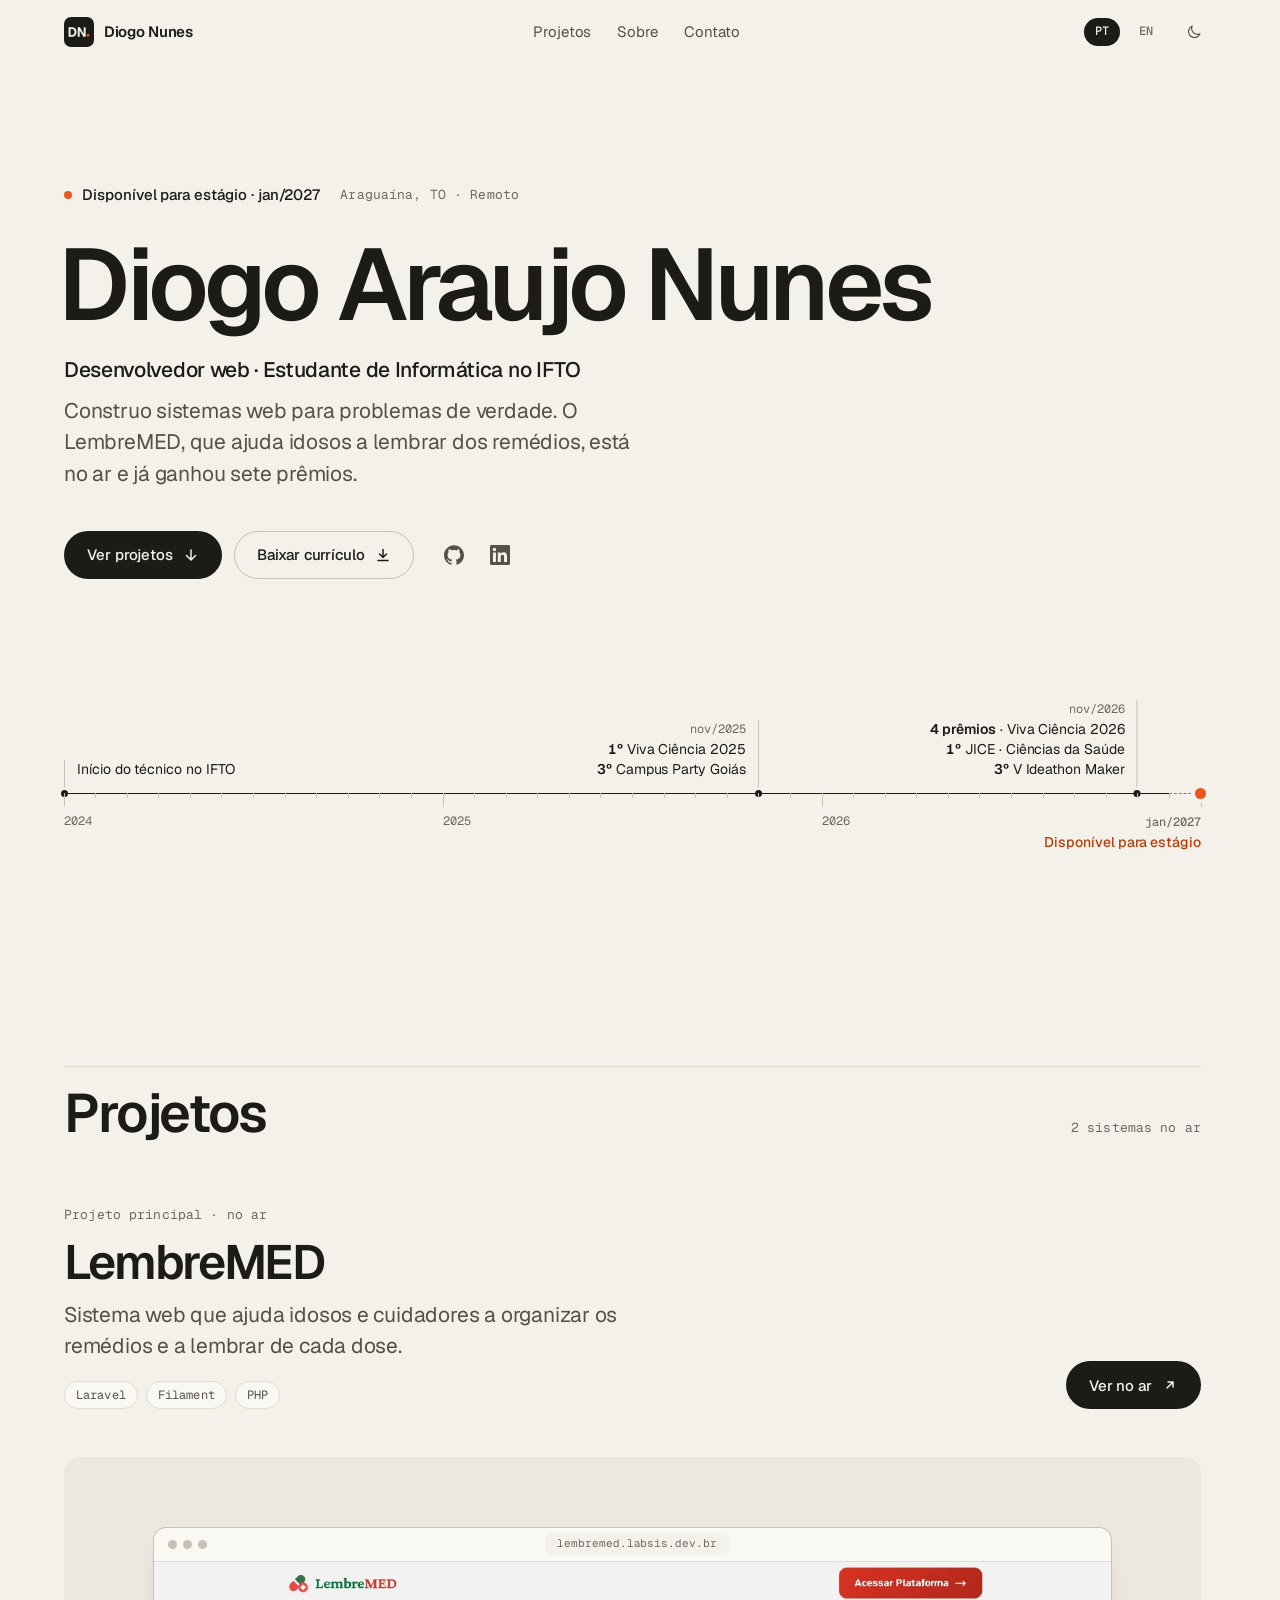
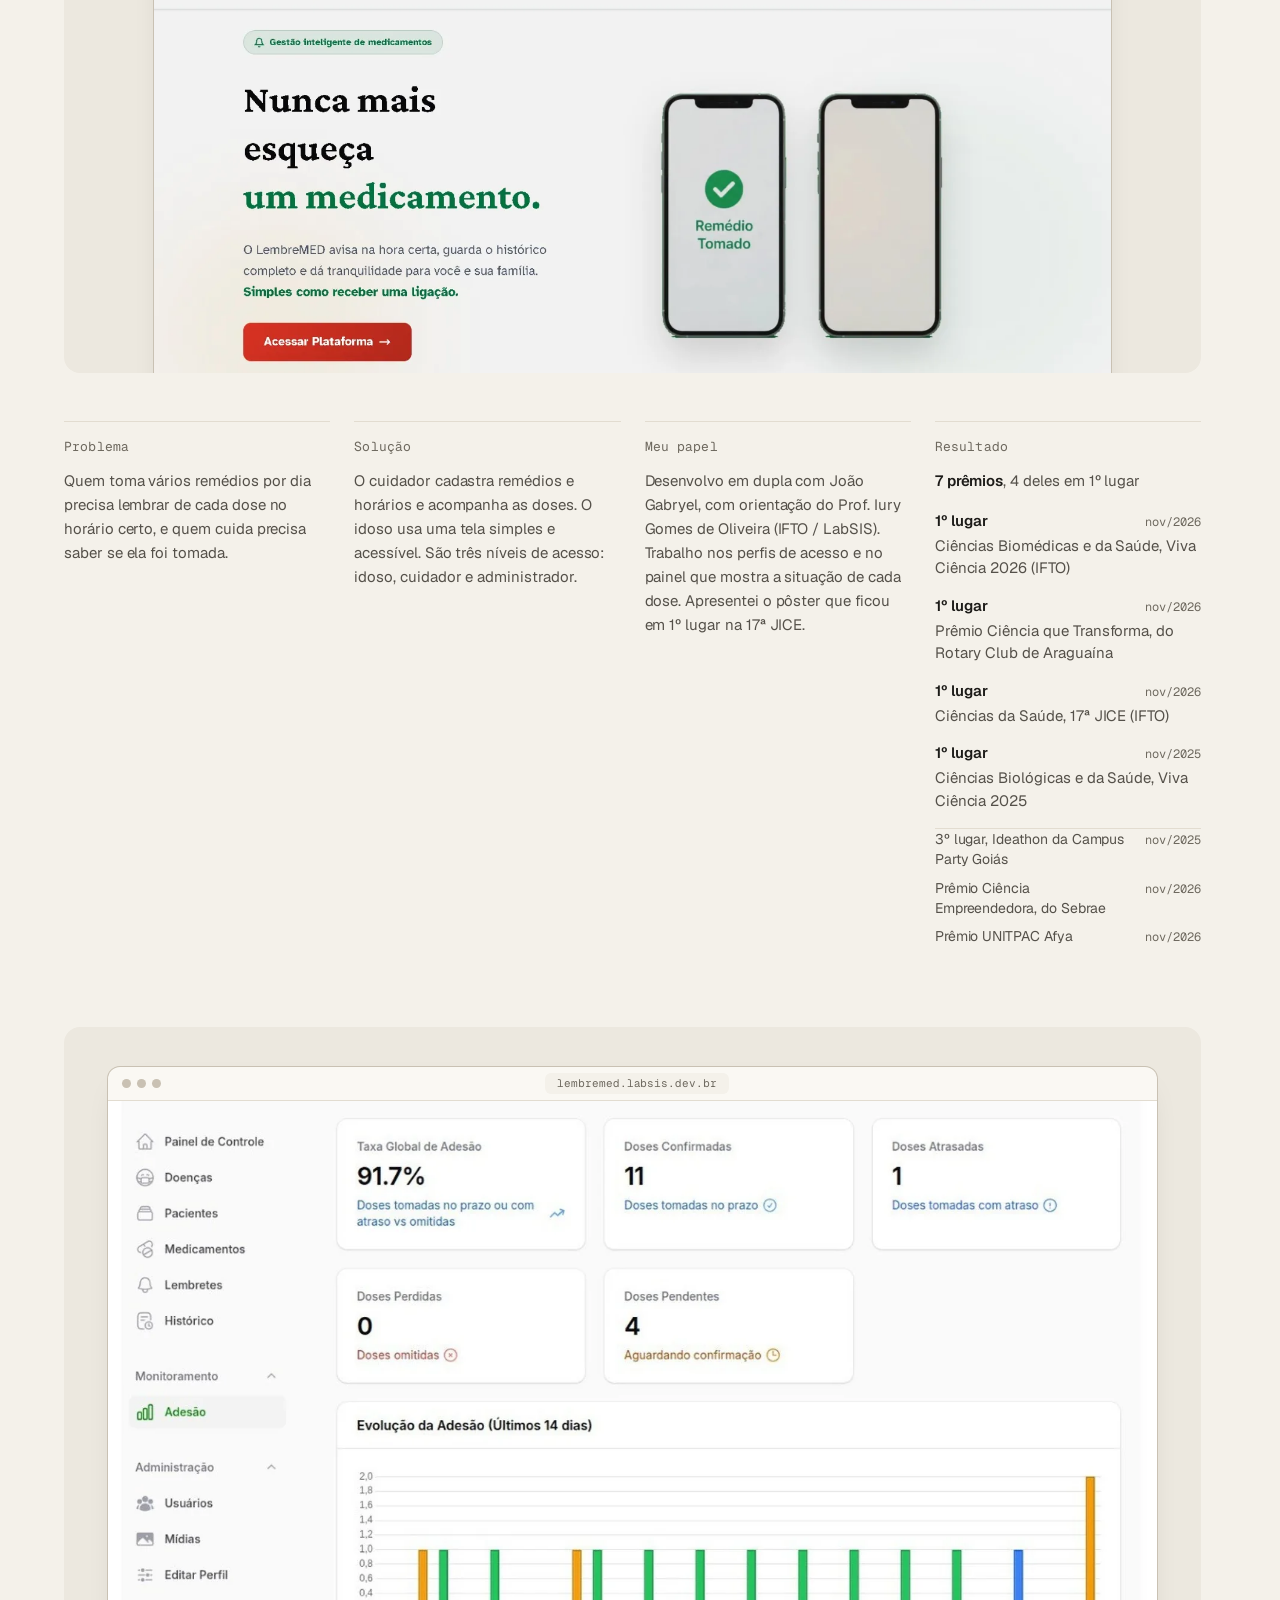
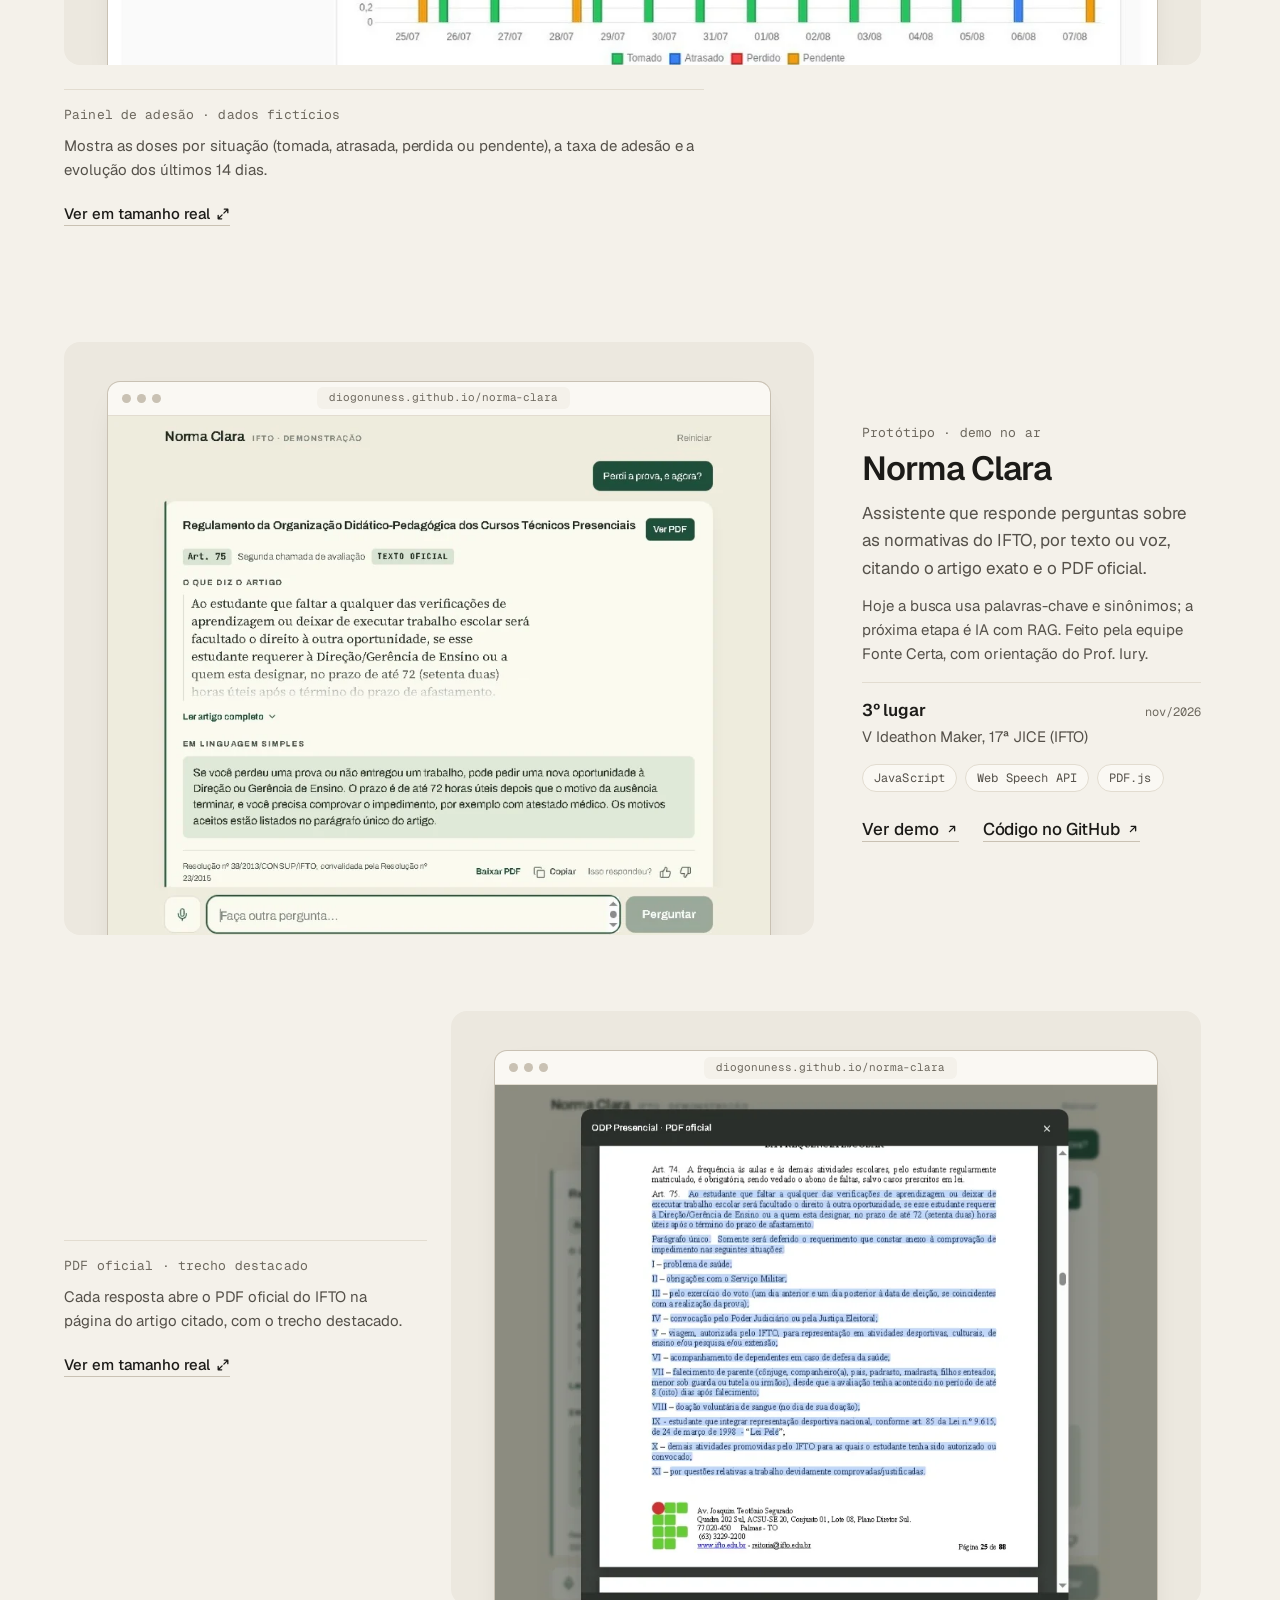
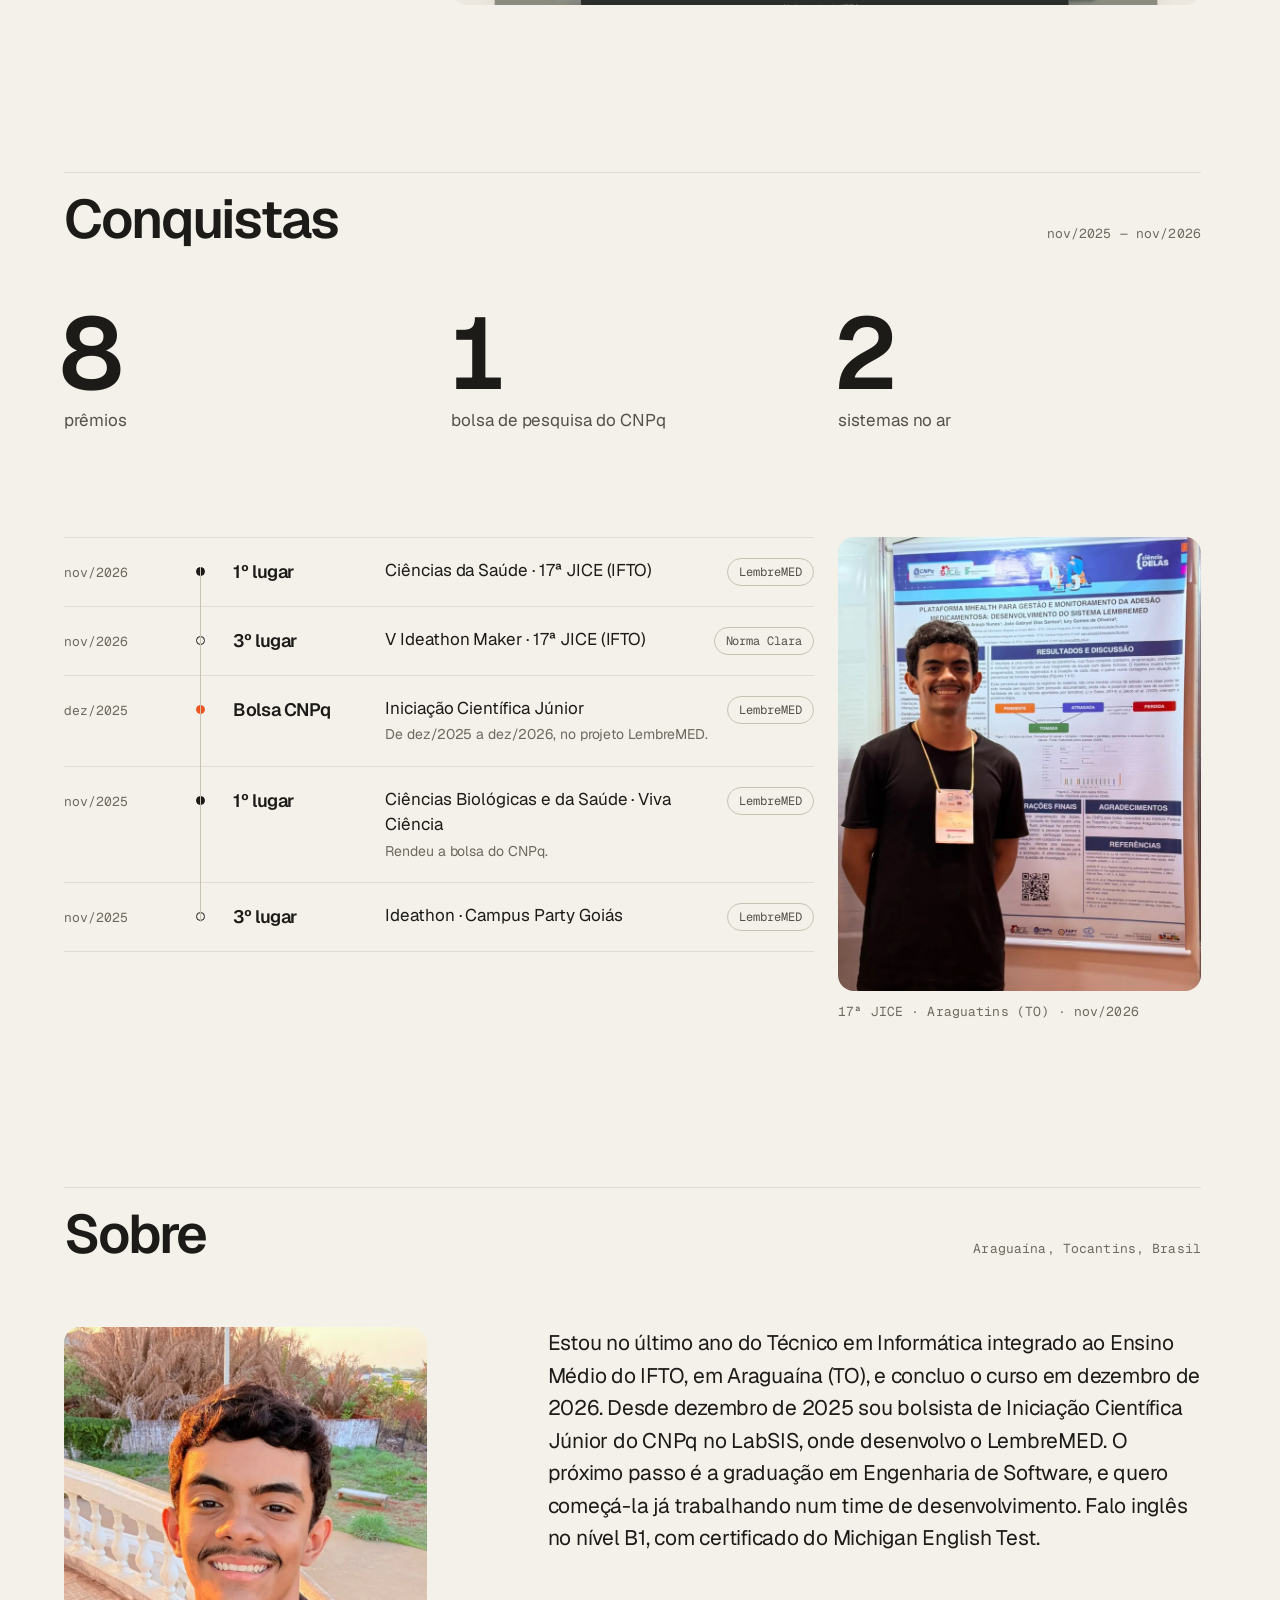
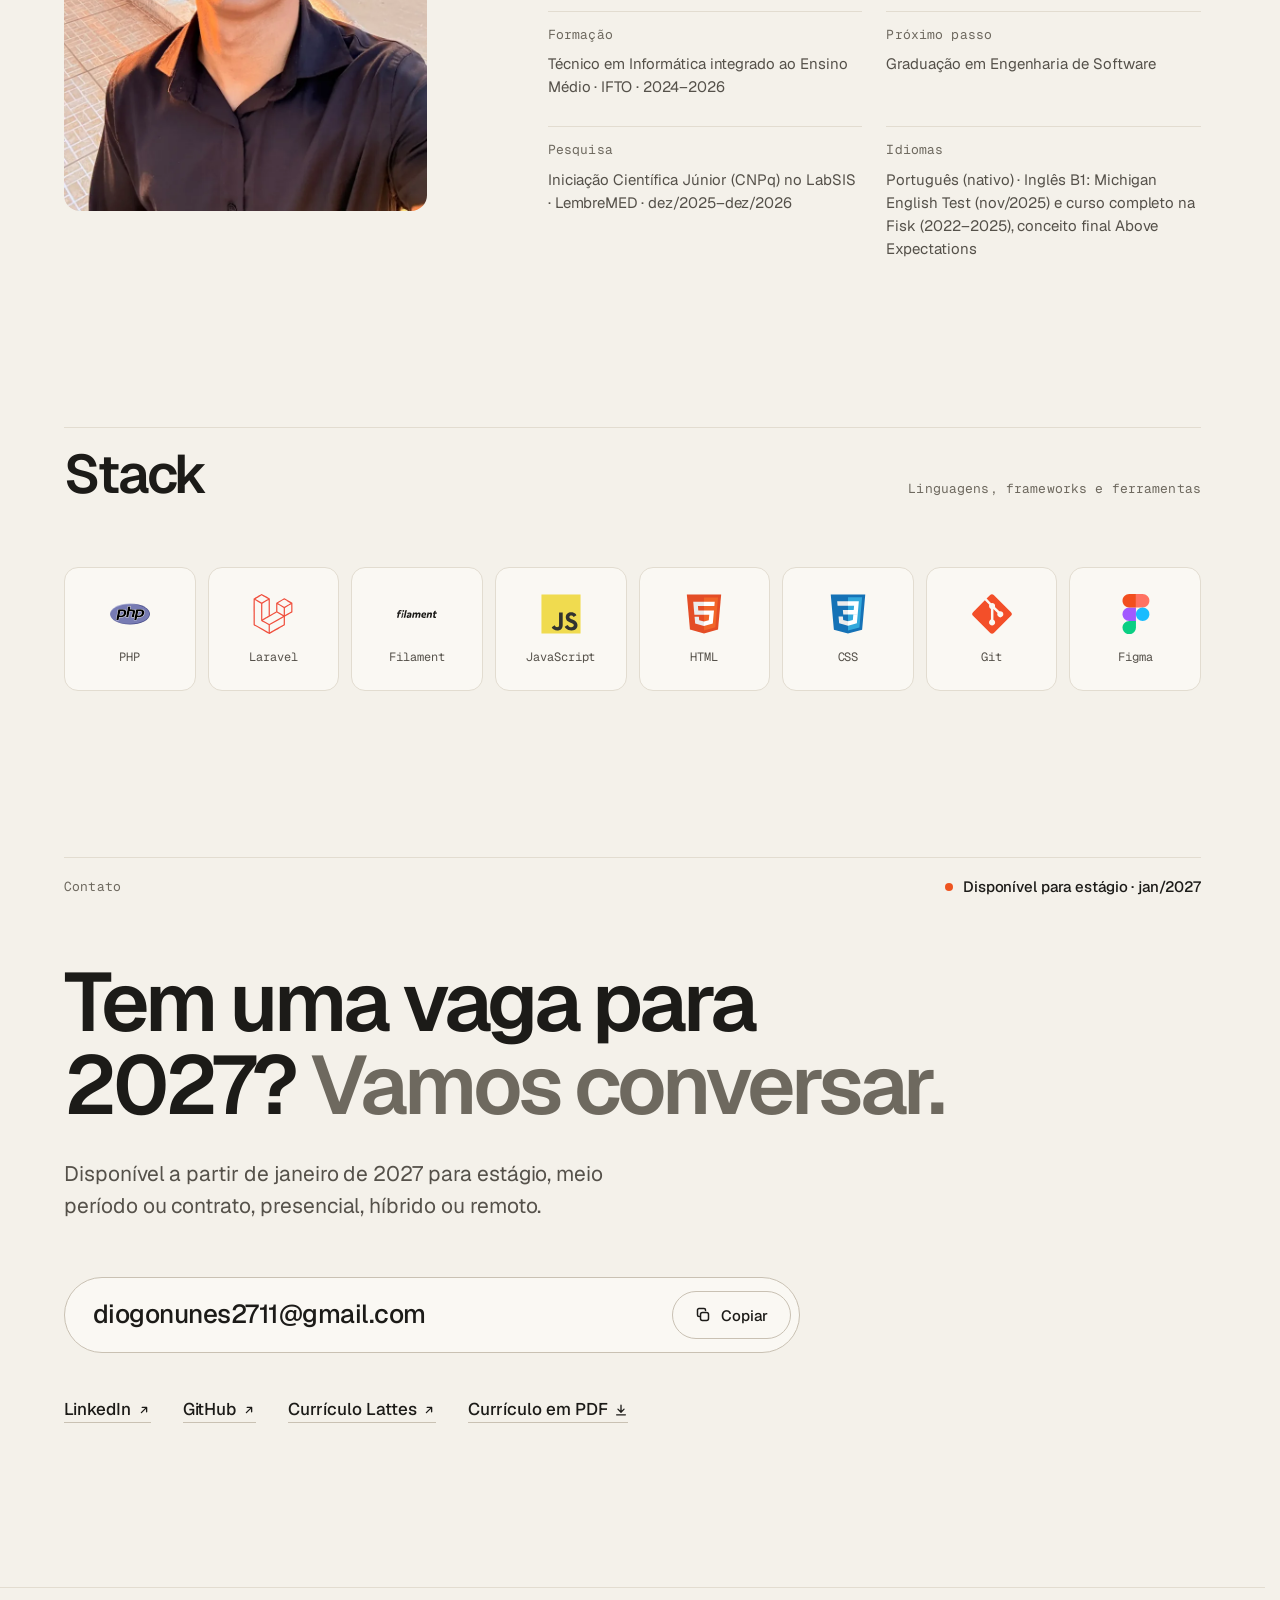
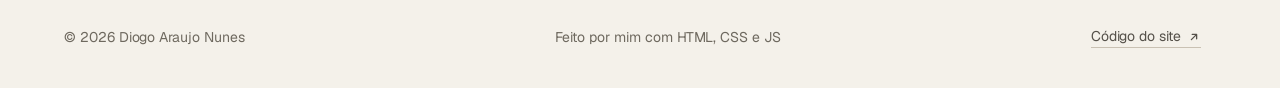
==== commit 6e60b1b2: "conteúdo: "Resultado" do LembreMED com os 7 prêmios Resumo ("7 prêmios, 4 deles em 1º lugar"), os qu" ====
--- a/index.html
+++ b/index.html
@@ -187,7 +187,7 @@
           </li>
           <li class="marco marco--dir" style="--m: 22">
             <time datetime="2025-11" data-i18n="data.nov25">nov/2025</time>
-            <span data-i18n-html="regua.viva"><b>1º</b> Viva Ciência</span>
+            <span data-i18n-html="regua.viva"><b>1º</b> Viva Ciência 2025</span>
             <span data-i18n-html="regua.campus"><b>3º</b> Campus Party Goiás</span>
           </li>
           <li class="marco marco--dir" style="--m: 34">
@@ -280,20 +280,31 @@
             </div>
             <div class="caso__item">
               <dt class="rotulo" data-i18n="caso.resultado">Resultado</dt>
-              <dd>
+              <!-- 7 prêmios: um resumo, os quatro 1º lugares em destaque e os outros três numa lista compacta -->
+              <dd class="caso__resultado">
+                <p class="premios__resumo" data-i18n-html="lembremed.premiosResumo"><strong>7 prêmios</strong>, 4 deles em 1º lugar</p>
                 <ul class="premios" role="list">
+                  <li>
+                    <span class="premio__topo"><span class="premio__lugar" data-i18n="premio.primeiro">1º lugar</span><time class="premio__data" datetime="2026-11" data-i18n="data.nov26">nov/2026</time></span>
+                    <span class="premio__texto" data-i18n="lembremed.premioViva26">Ciências Biomédicas e da Saúde, Viva Ciência 2026 (IFTO)</span>
+                  </li>
+                  <li>
+                    <span class="premio__topo"><span class="premio__lugar" data-i18n="premio.primeiro">1º lugar</span><time class="premio__data" datetime="2026-11" data-i18n="data.nov26">nov/2026</time></span>
+                    <span class="premio__texto" data-i18n="lembremed.premioRotary">Prêmio Ciência que Transforma, do Rotary Club de Araguaína</span>
+                  </li>
                   <li>
                     <span class="premio__topo"><span class="premio__lugar" data-i18n="premio.primeiro">1º lugar</span><time class="premio__data" datetime="2026-11" data-i18n="data.nov26">nov/2026</time></span>
                     <span class="premio__texto" data-i18n="lembremed.premio1">Ciências da Saúde, 17ª JICE (IFTO)</span>
                   </li>
                   <li>
                     <span class="premio__topo"><span class="premio__lugar" data-i18n="premio.primeiro">1º lugar</span><time class="premio__data" datetime="2025-11" data-i18n="data.nov25">nov/2025</time></span>
-                    <span class="premio__texto" data-i18n="lembremed.premio2">Ciências Biológicas e da Saúde, Viva Ciência</span>
+                    <span class="premio__texto" data-i18n="lembremed.premio2">Ciências Biológicas e da Saúde, Viva Ciência 2025</span>
                   </li>
-                  <li>
-                    <span class="premio__topo"><span class="premio__lugar" data-i18n="premio.terceiro">3º lugar</span><time class="premio__data" datetime="2025-11" data-i18n="data.nov25">nov/2025</time></span>
-                    <span class="premio__texto" data-i18n="lembremed.premio3">Ideathon da Campus Party Goiás</span>
-                  </li>
+                </ul>
+                <ul class="premios-mais" role="list">
+                  <li><span data-i18n="lembremed.premio3">3º lugar, Ideathon da Campus Party Goiás</span> <time datetime="2025-11" data-i18n="data.nov25">nov/2025</time></li>
+                  <li><span data-i18n="lembremed.premioSebrae">Prêmio Ciência Empreendedora, do Sebrae</span> <time datetime="2026-11" data-i18n="data.nov26">nov/2026</time></li>
+                  <li><span data-i18n="lembremed.premioAfya">Prêmio UNITPAC Afya</span> <time datetime="2026-11" data-i18n="data.nov26">nov/2026</time></li>
                 </ul>
               </dd>
             </div>
--- a/css/style.css
+++ b/css/style.css
@@ -1299,6 +1299,44 @@
   line-height: 1.5;
 }
 
+/* Resultado do LembreMED: resumo em cima, os 1º lugares e, por último,
+   os outros prêmios numa lista compacta (texto menor, data à direita) */
+.caso__resultado {
+  display: grid;
+  align-content: start;
+  gap: 16px;
+}
+
+.premios__resumo strong {
+  color: var(--tinta);
+  font-weight: 600;
+}
+
+.premios-mais {
+  display: grid;
+  gap: 8px;
+  padding: 14px 0 0;
+  border-top: 1px solid var(--fio);
+  list-style: none;
+  font-size: var(--fs-pequeno);
+  line-height: 1.45;
+}
+
+.premios-mais li {
+  display: flex;
+  align-items: baseline;
+  justify-content: space-between;
+  gap: 12px;
+}
+
+.premios-mais time {
+  flex: none;
+  color: var(--tinta-3);
+  font-family: var(--fonte-mono);
+  font-size: 0.75rem;
+  white-space: nowrap;
+}
+
 /* Vitrine: uma moldura (8 colunas) e um texto (4 colunas). O padding do texto
    dá o respiro entre os dois sem sair do grid. A versão "invertida" põe o texto
    à esquerda. Abaixo de 1200px a moldura ocupa a largura toda e o texto vem
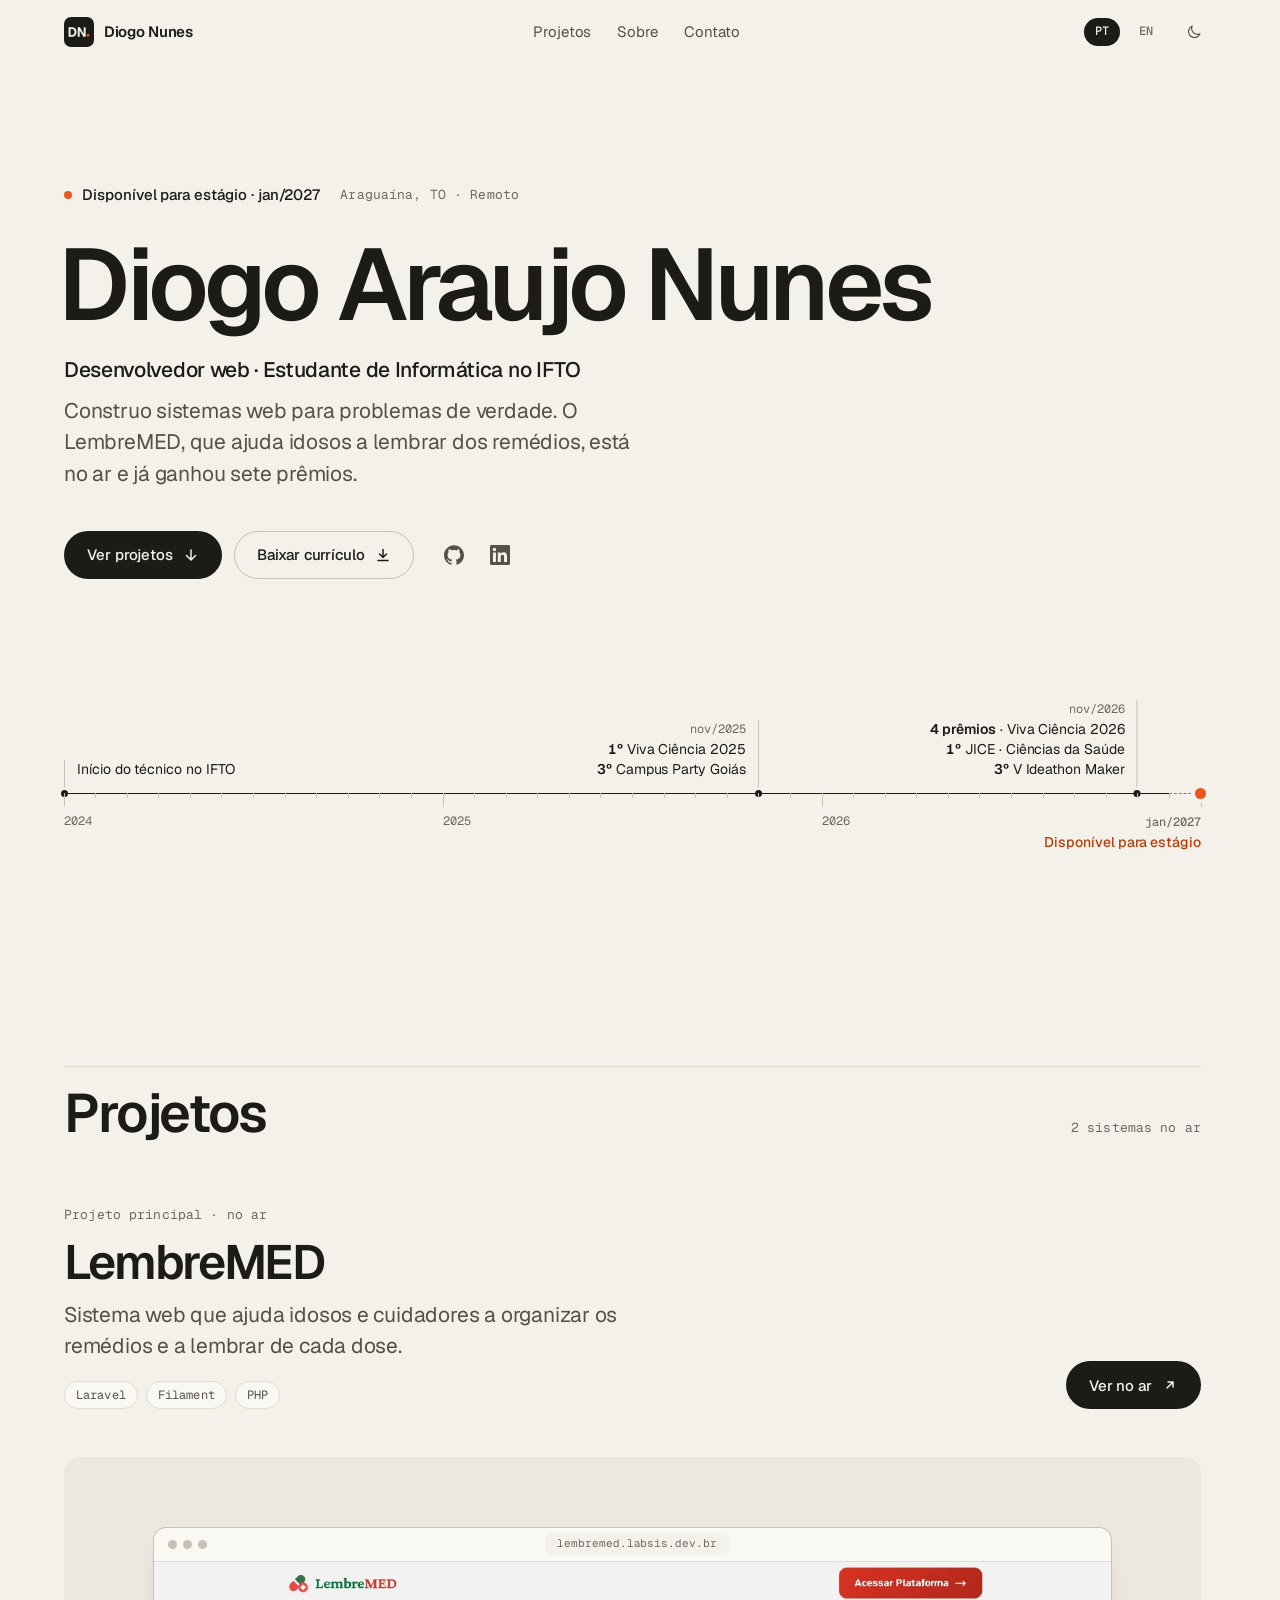
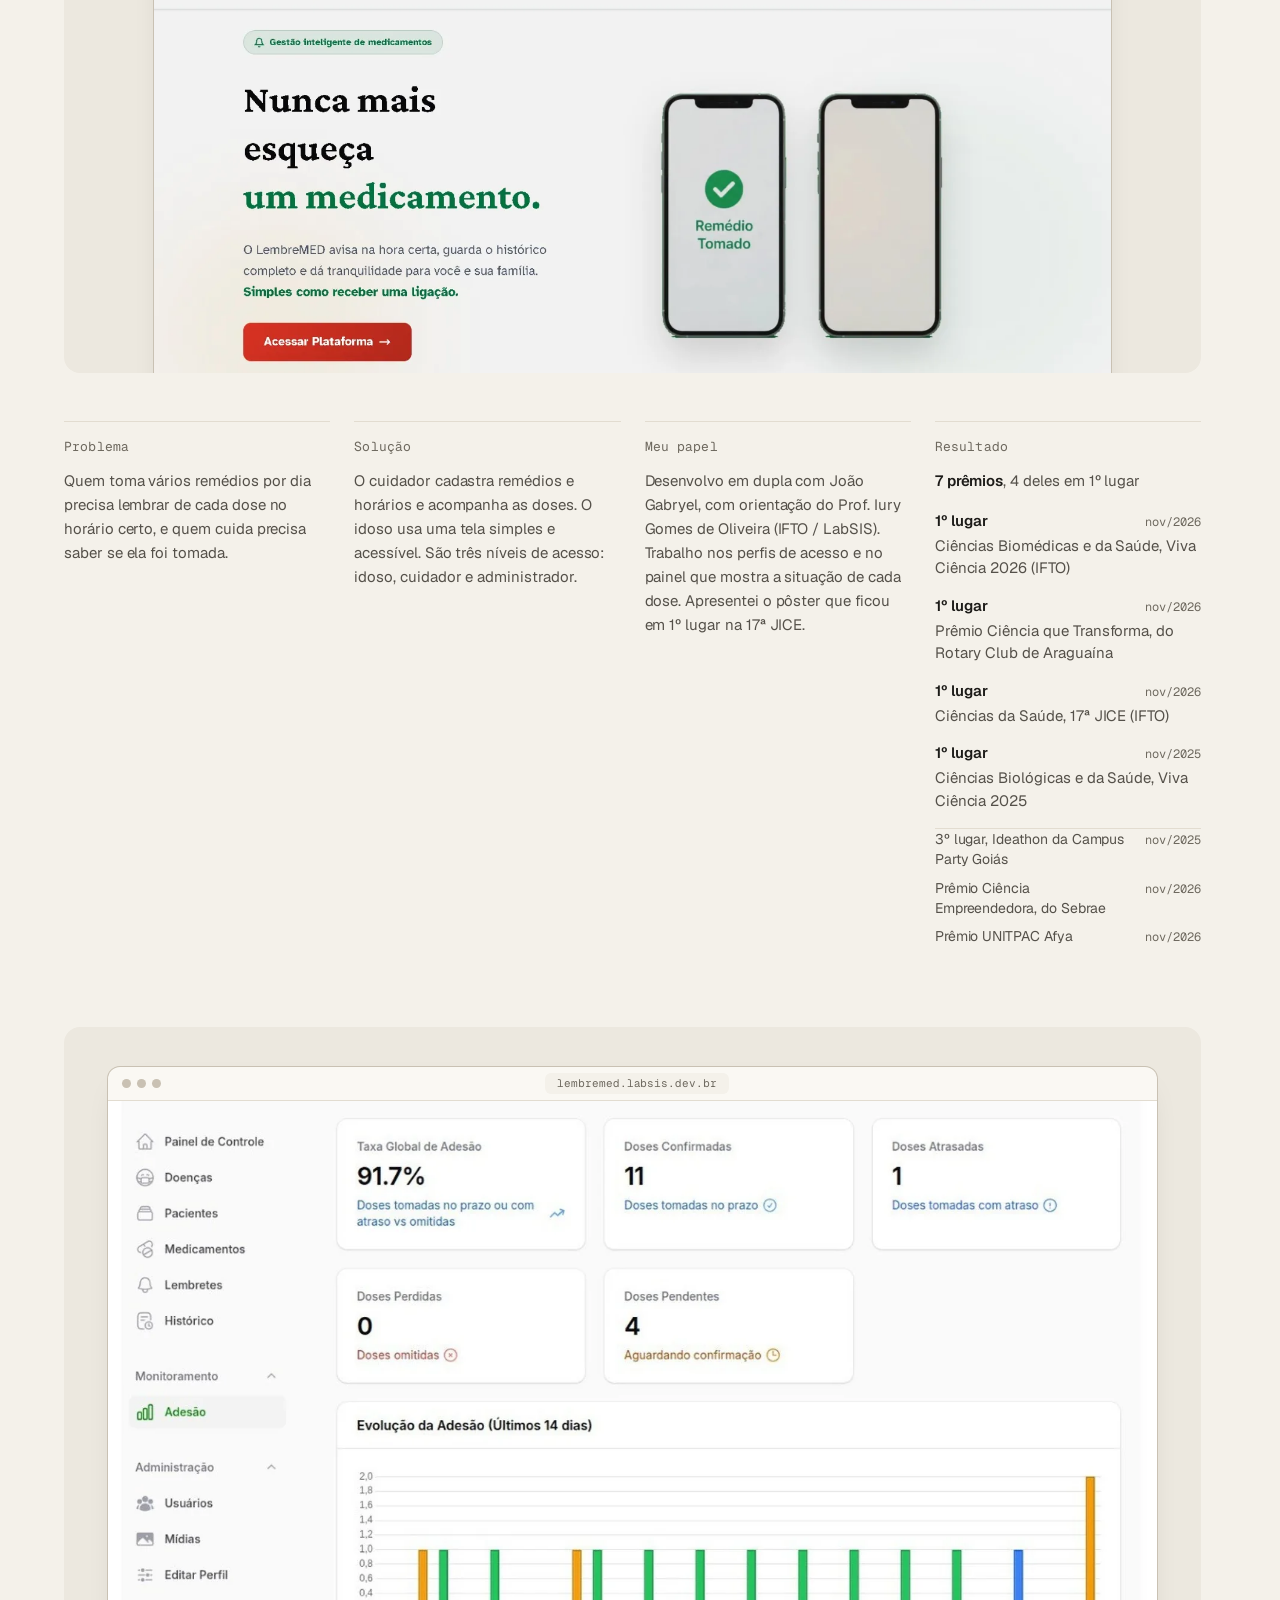
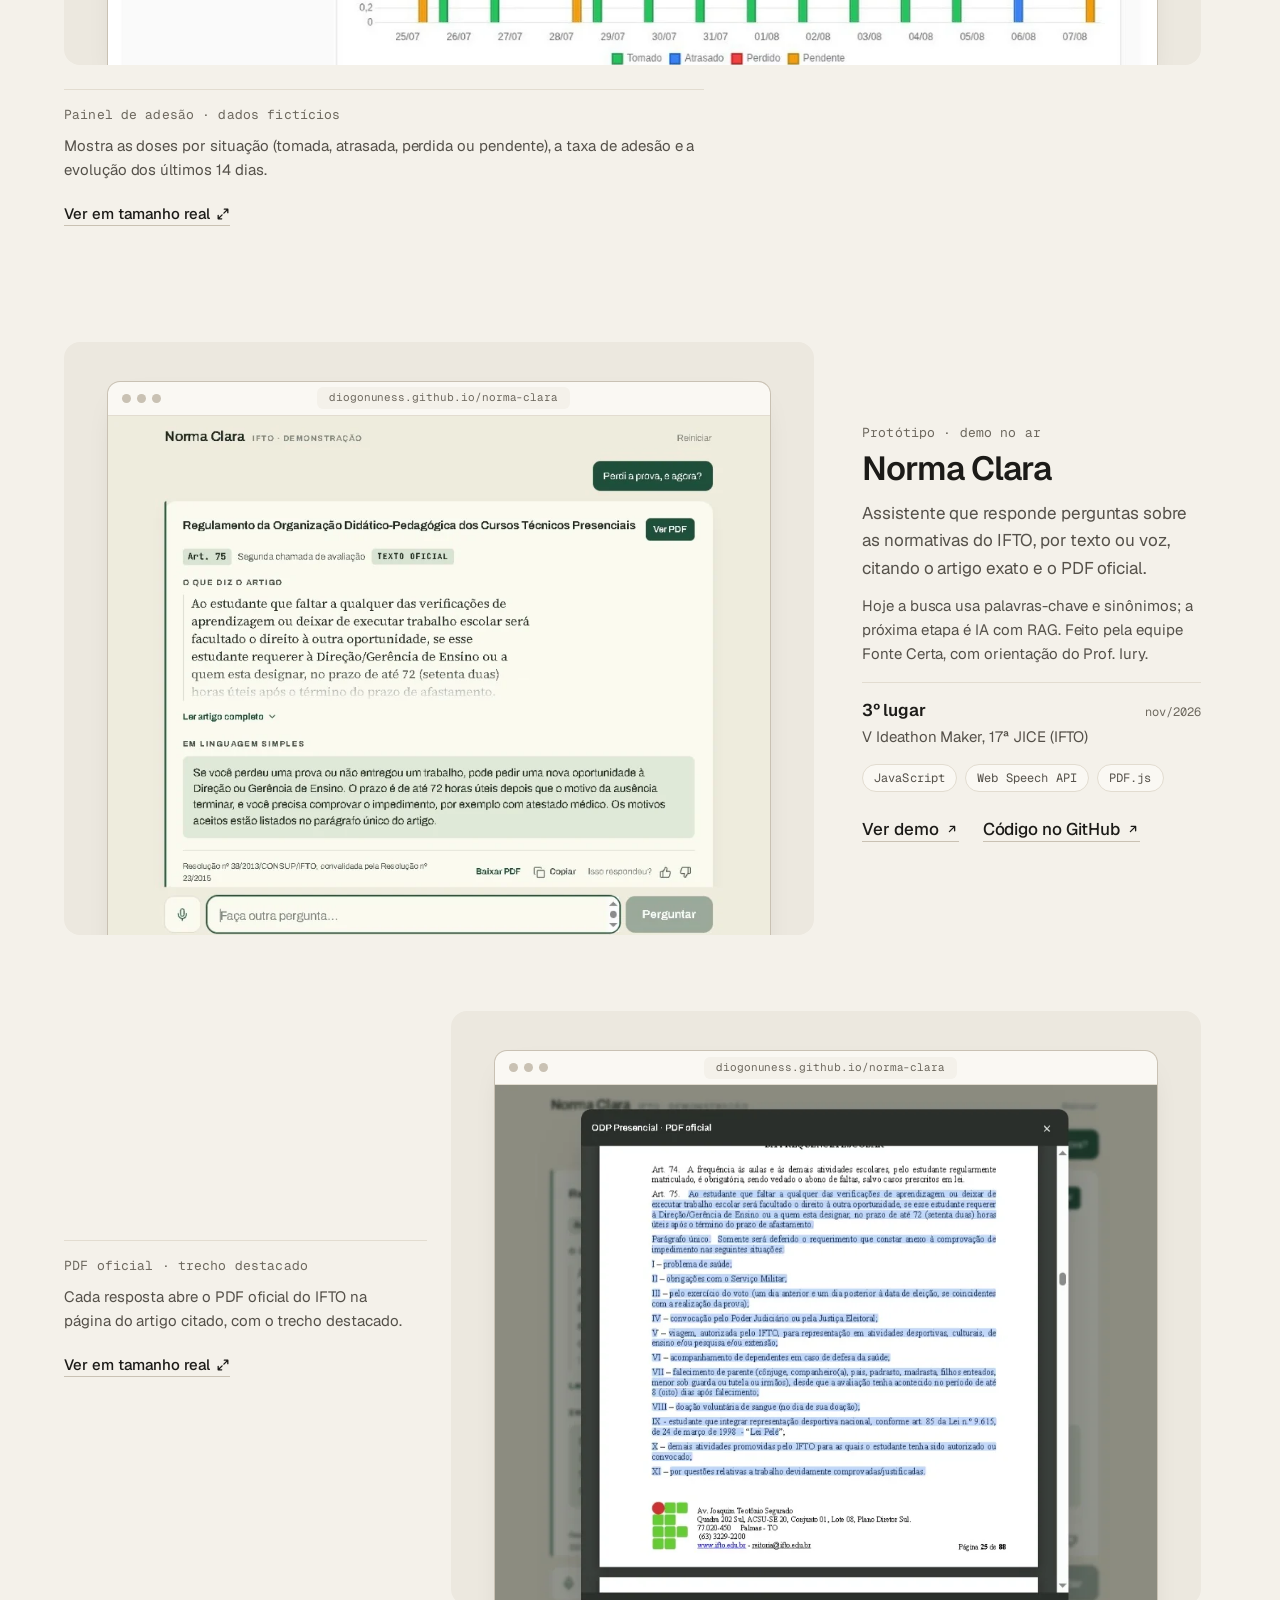
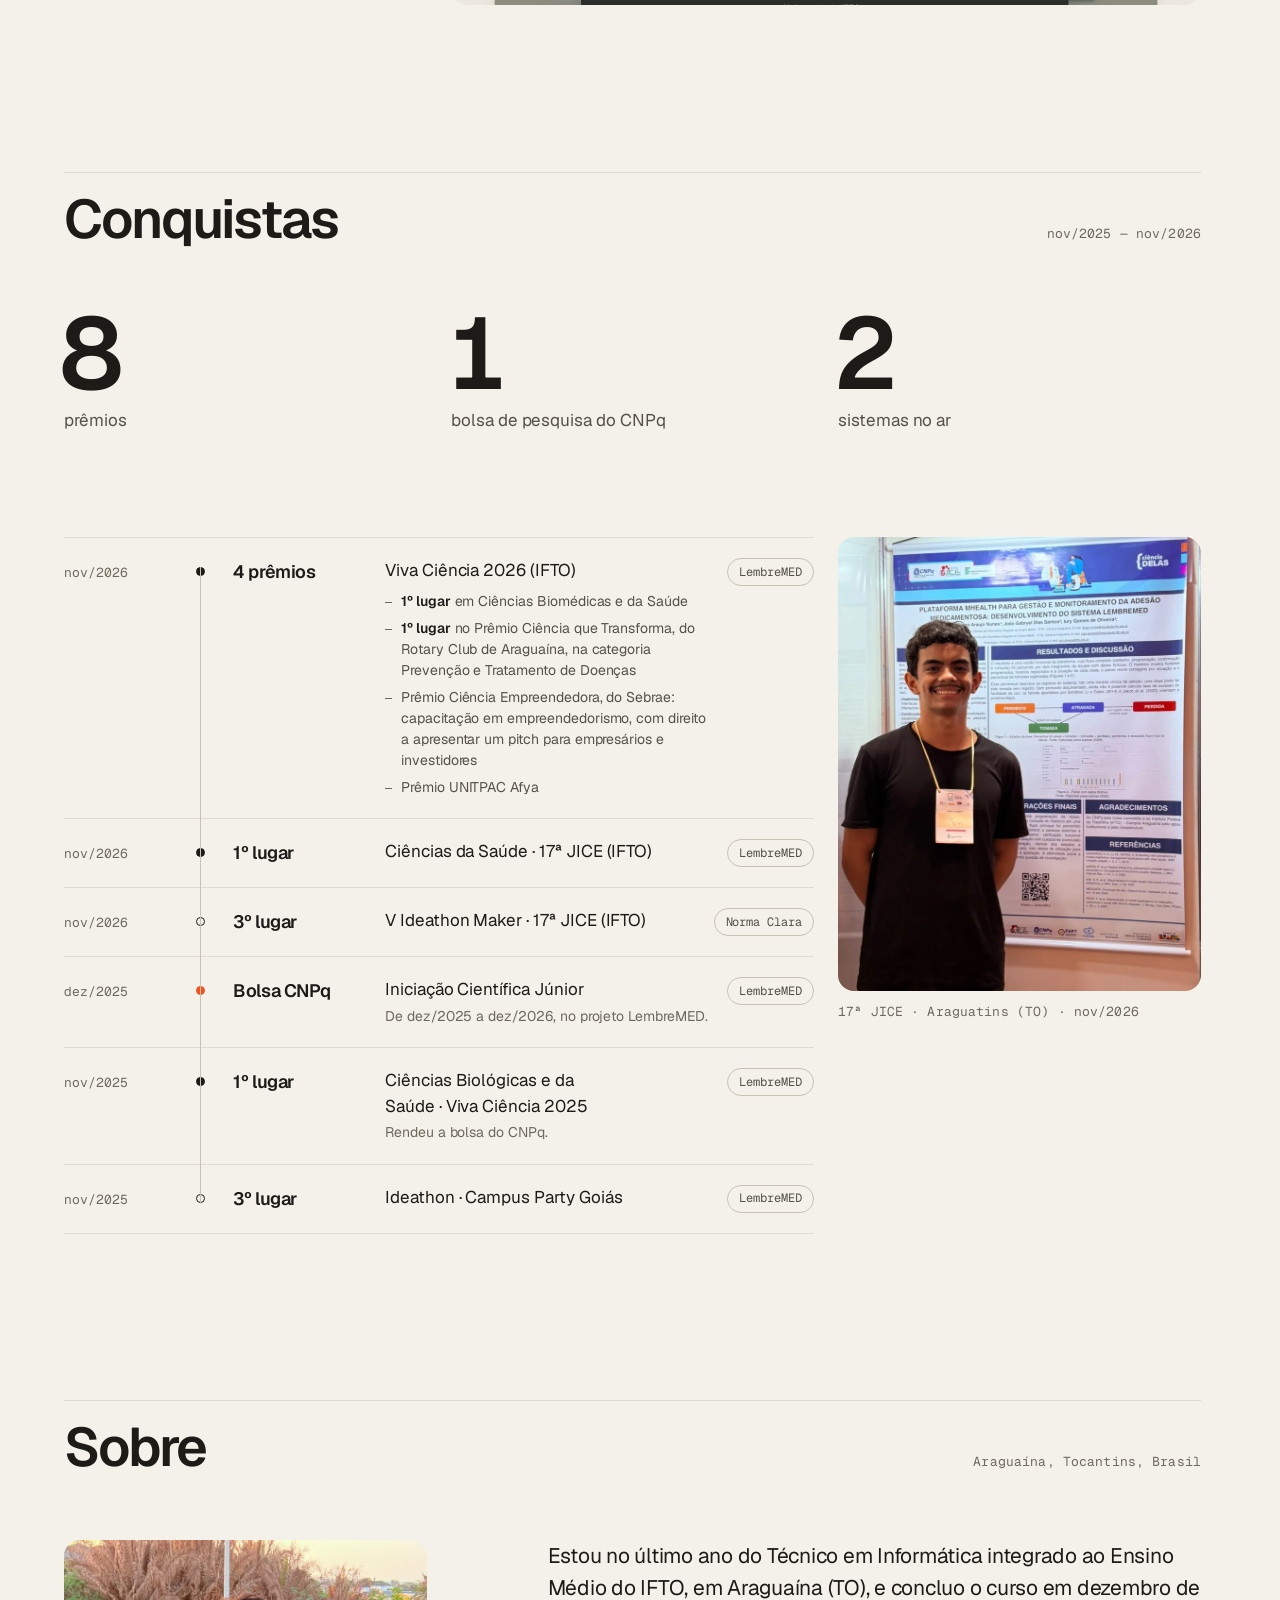
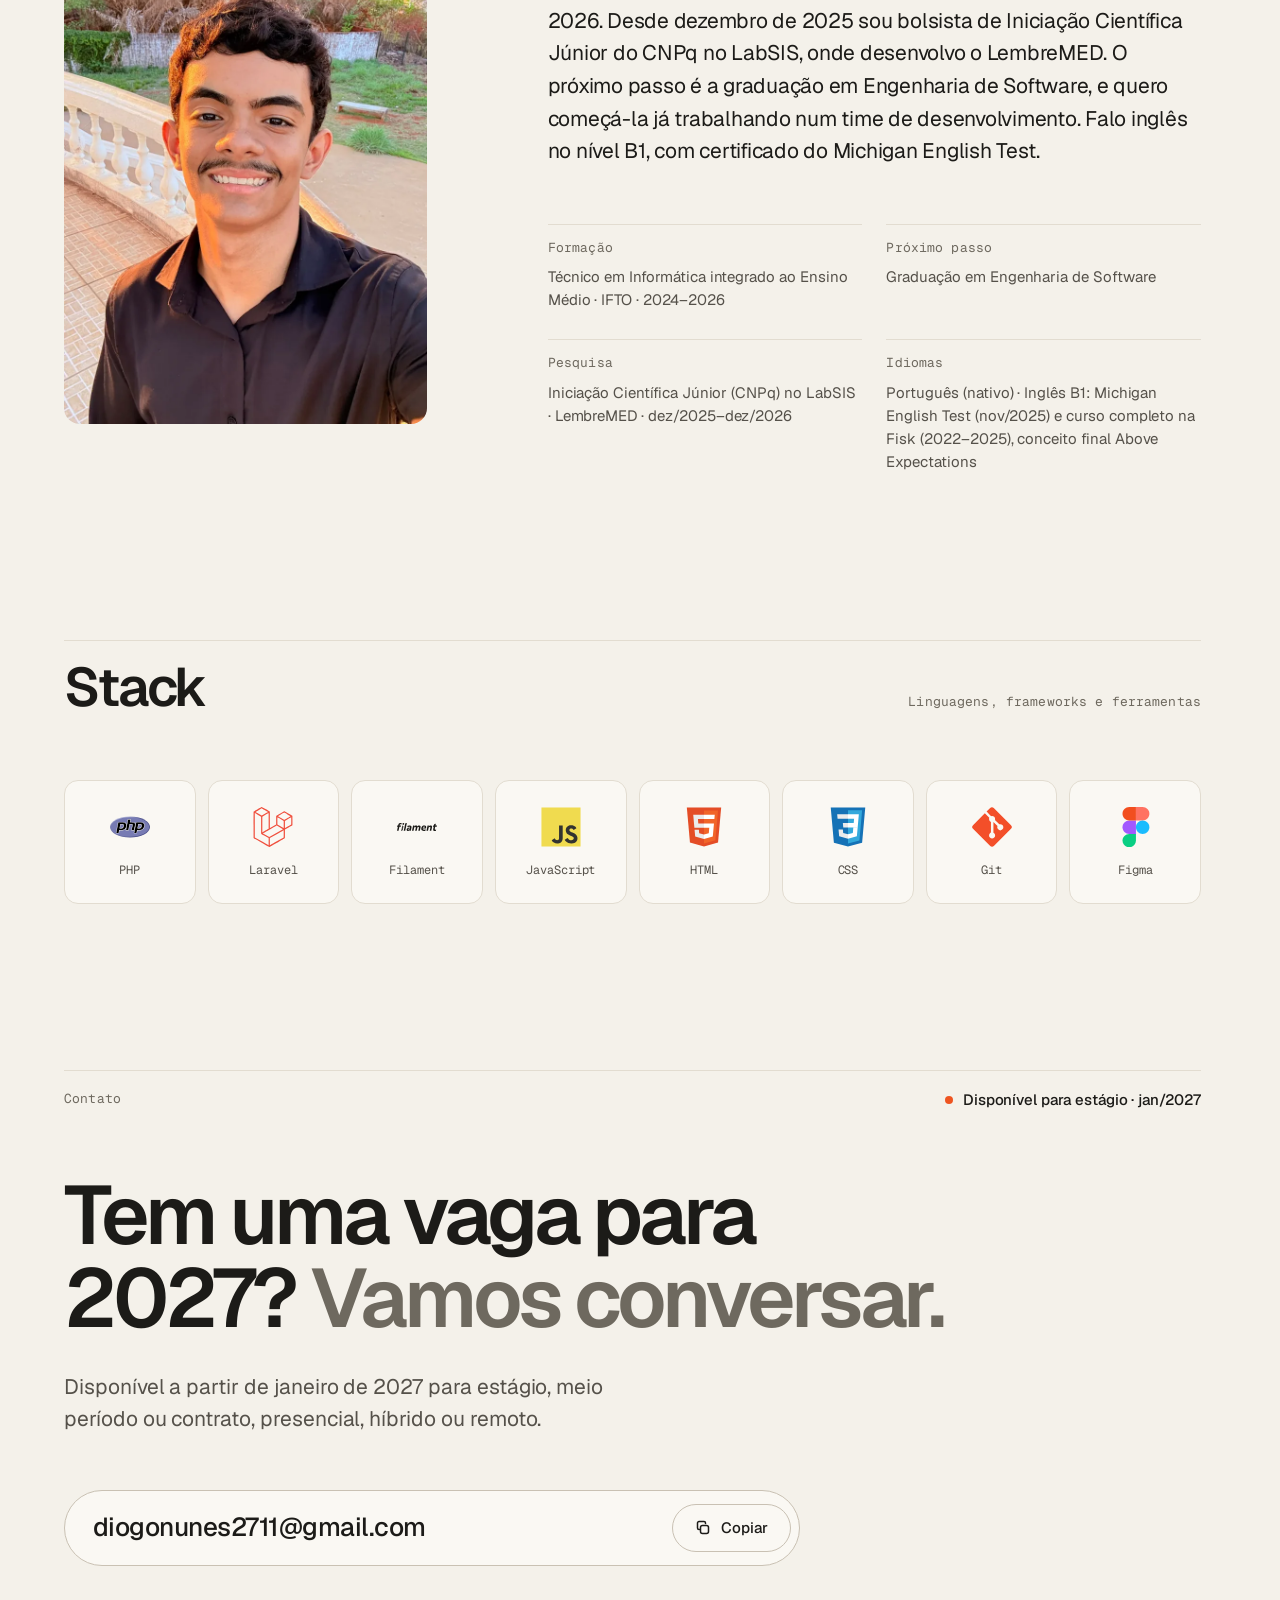
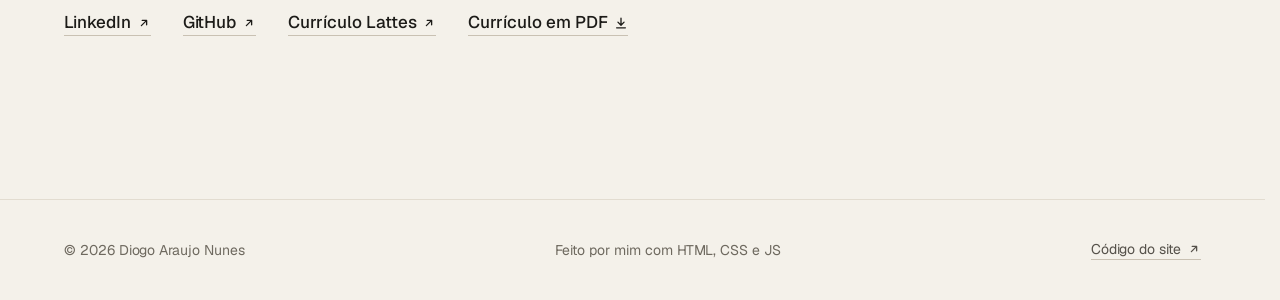
==== commit 4d074842: "conteúdo: Viva Ciência 2026 na linha do tempo de Conquistas (agrupado) Um item "4 prêmios · Viva Ciê" ====
--- a/index.html
+++ b/index.html
@@ -422,6 +422,22 @@
 
         <div class="conquistas__corpo">
           <ol class="linha-tempo" role="list">
+            <!-- Viva Ciência 2026 (apresentação em 25/11, premiação em 26/11): os 4 prêmios num item só -->
+            <li class="evento evento--primeiro">
+              <time class="evento__data" datetime="2026-11" data-i18n="data.nov26">nov/2026</time>
+              <span class="evento__ponto" aria-hidden="true"></span>
+              <p class="evento__lugar" data-i18n="conquistas.viva26Lugar">4 prêmios</p>
+              <div class="evento__texto">
+                <p class="evento__nome" data-i18n="conquistas.viva26">Viva Ciência 2026 (IFTO)</p>
+                <ul class="evento__lista" role="list">
+                  <li data-i18n-html="conquistas.viva26a"><b>1º lugar</b> em Ciências Biomédicas e da Saúde</li>
+                  <li data-i18n-html="conquistas.viva26b"><b>1º lugar</b> no Prêmio Ciência que Transforma, do Rotary Club de Araguaína, na categoria Prevenção e Tratamento de Doenças</li>
+                  <li data-i18n="conquistas.viva26c">Prêmio Ciência Empreendedora, do Sebrae: capacitação em empreendedorismo, com direito a apresentar um pitch para empresários e investidores</li>
+                  <li data-i18n="conquistas.viva26d">Prêmio UNITPAC Afya</li>
+                </ul>
+              </div>
+              <a class="evento__projeto" href="#lembremed">LembreMED</a>
+            </li>
             <li class="evento evento--primeiro">
               <time class="evento__data" datetime="2026-11" data-i18n="data.nov26">nov/2026</time>
               <span class="evento__ponto" aria-hidden="true"></span>
@@ -455,7 +471,7 @@
               <span class="evento__ponto" aria-hidden="true"></span>
               <p class="evento__lugar" data-i18n="premio.primeiro">1º lugar</p>
               <div class="evento__texto">
-                <p class="evento__nome" data-i18n="conquistas.viva">Ciências Biológicas e da Saúde · Viva Ciência</p>
+                <p class="evento__nome" data-i18n="conquistas.viva">Ciências Biológicas e da Saúde · Viva Ciência 2025</p>
                 <p class="evento__nota" data-i18n="conquistas.vivaNota">Rendeu a bolsa do CNPq.</p>
               </div>
               <a class="evento__projeto" href="#lembremed">LembreMED</a>
--- a/css/style.css
+++ b/css/style.css
@@ -1773,11 +1773,43 @@
 .evento__nome {
   font-size: 1.0625rem;
   line-height: 1.5;
+  text-wrap: balance; /* nome em duas linhas fica com as linhas parecidas, sem palavra sobrando */
 }
 
 .evento__nota {
   color: var(--tinta-3);
   font-size: var(--fs-pequeno);
+}
+
+/* Sub-itens de um evento com vários prêmios (Viva Ciência 2026):
+   cada prêmio numa linha, com um traço curto no lugar do marcador */
+.evento__lista {
+  display: grid;
+  gap: 6px;
+  margin-top: 6px;
+  color: var(--tinta-2);
+  font-size: var(--fs-pequeno);
+  line-height: 1.5;
+}
+
+.evento__lista li {
+  position: relative;
+  padding-left: 16px;
+}
+
+.evento__lista li::before {
+  content: "";
+  position: absolute;
+  top: 0.75em;
+  left: 0;
+  width: 7px;
+  height: 1px;
+  background: var(--tinta-3);
+}
+
+.evento__lista b {
+  color: var(--tinta);
+  font-weight: 600;
 }
 
 /* O projeto vira um link para o cartão dele, mais acima.
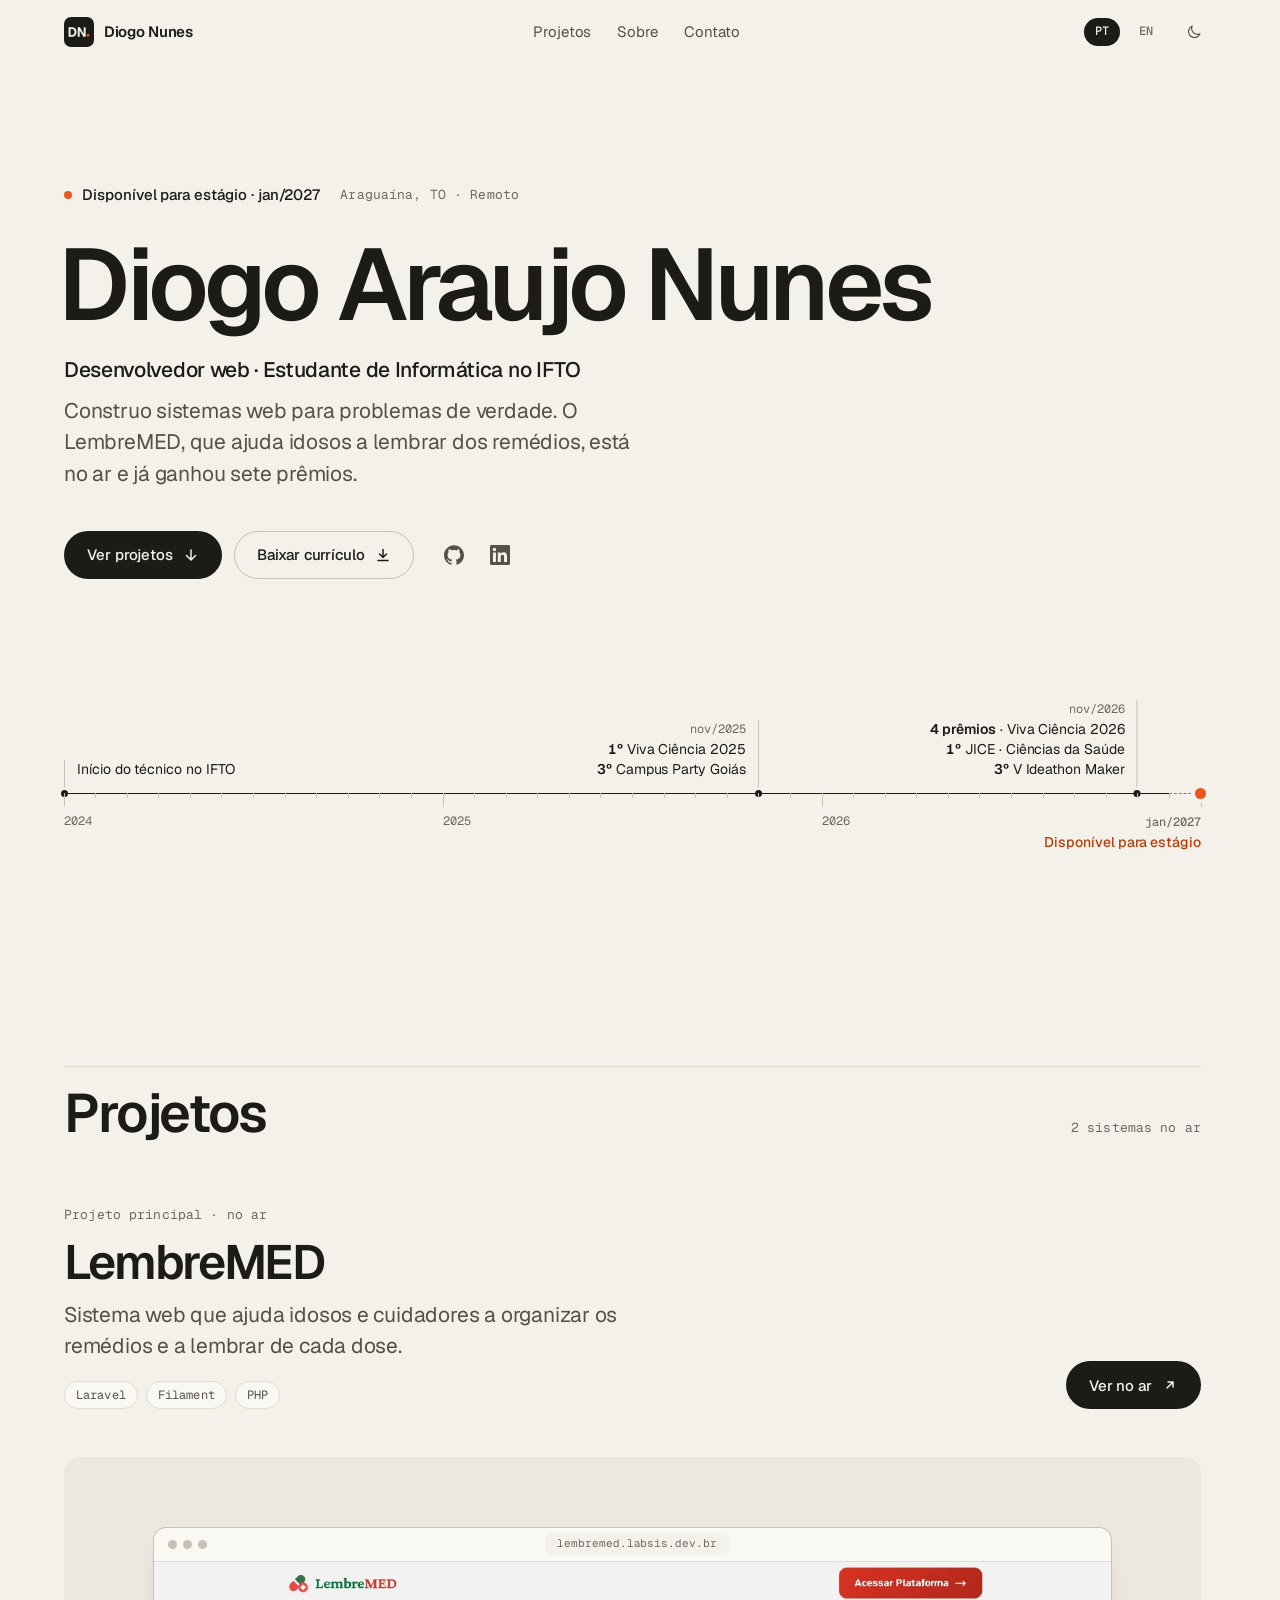
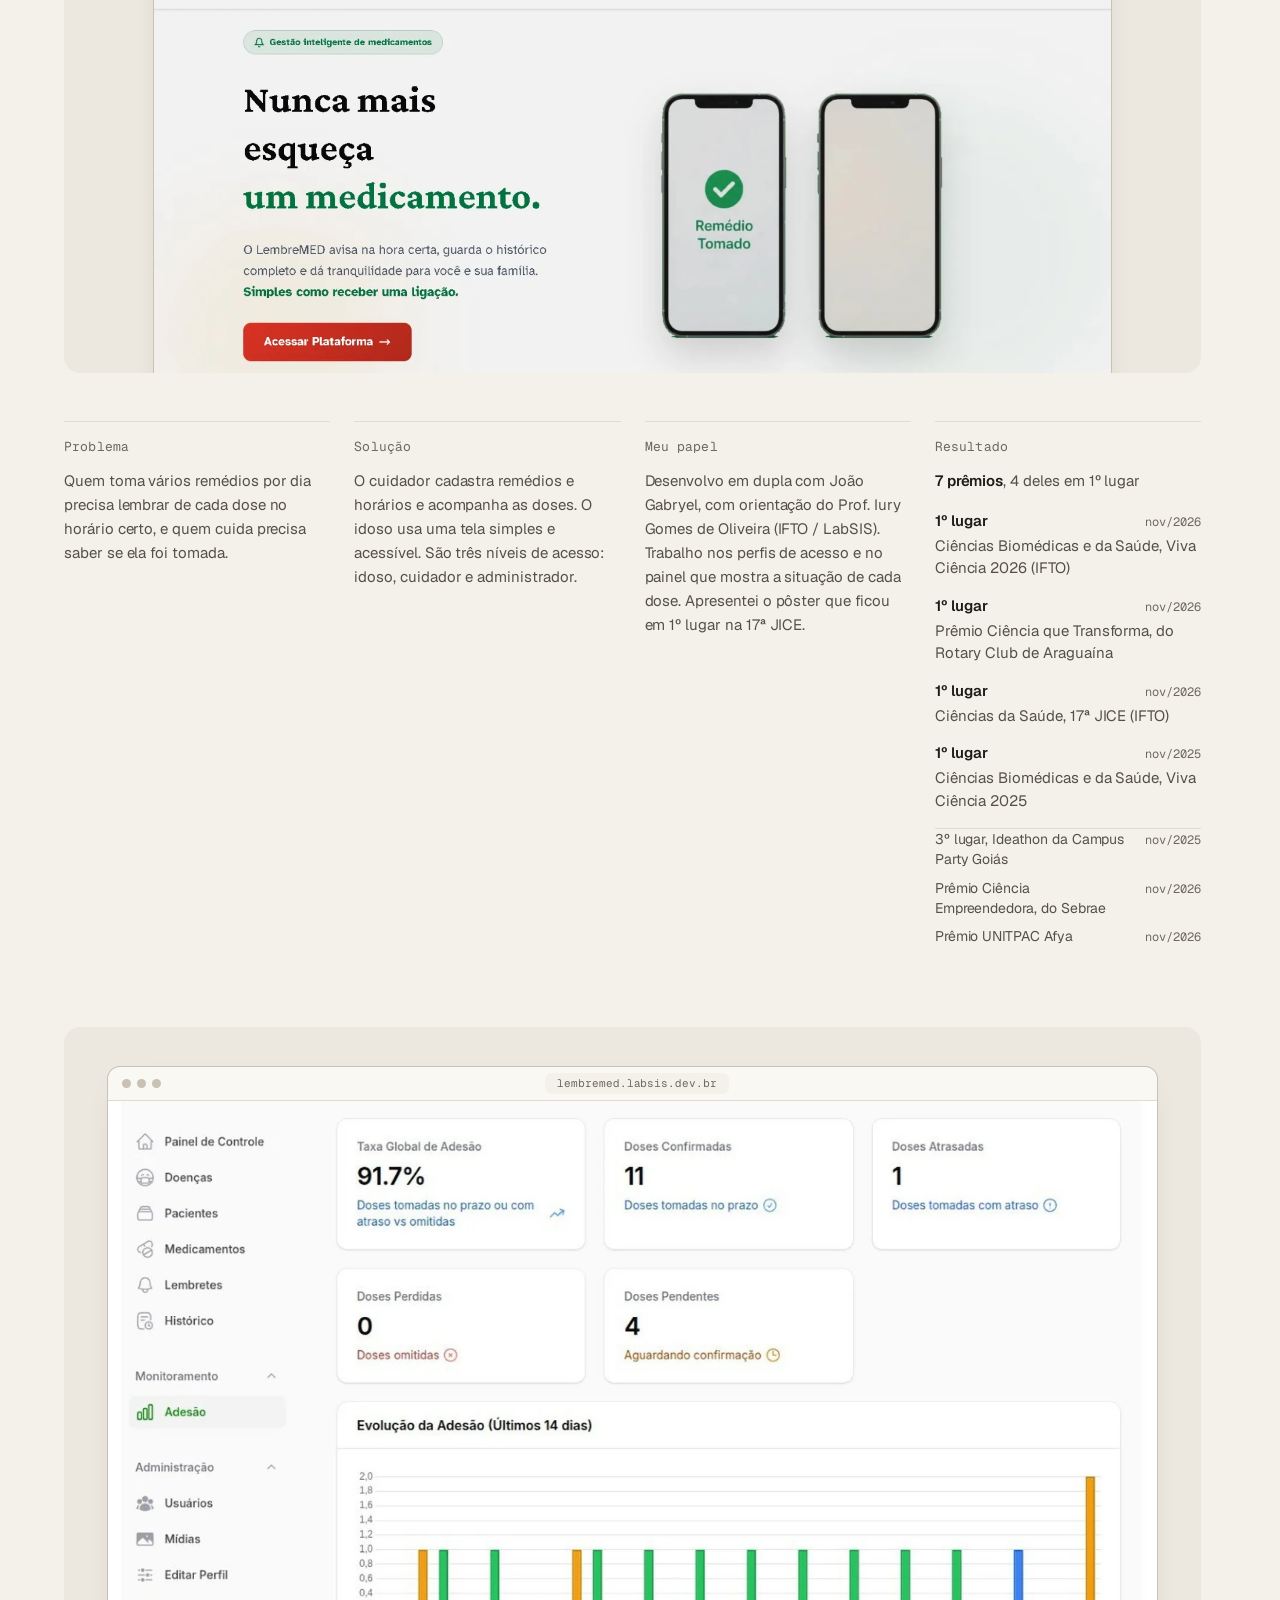
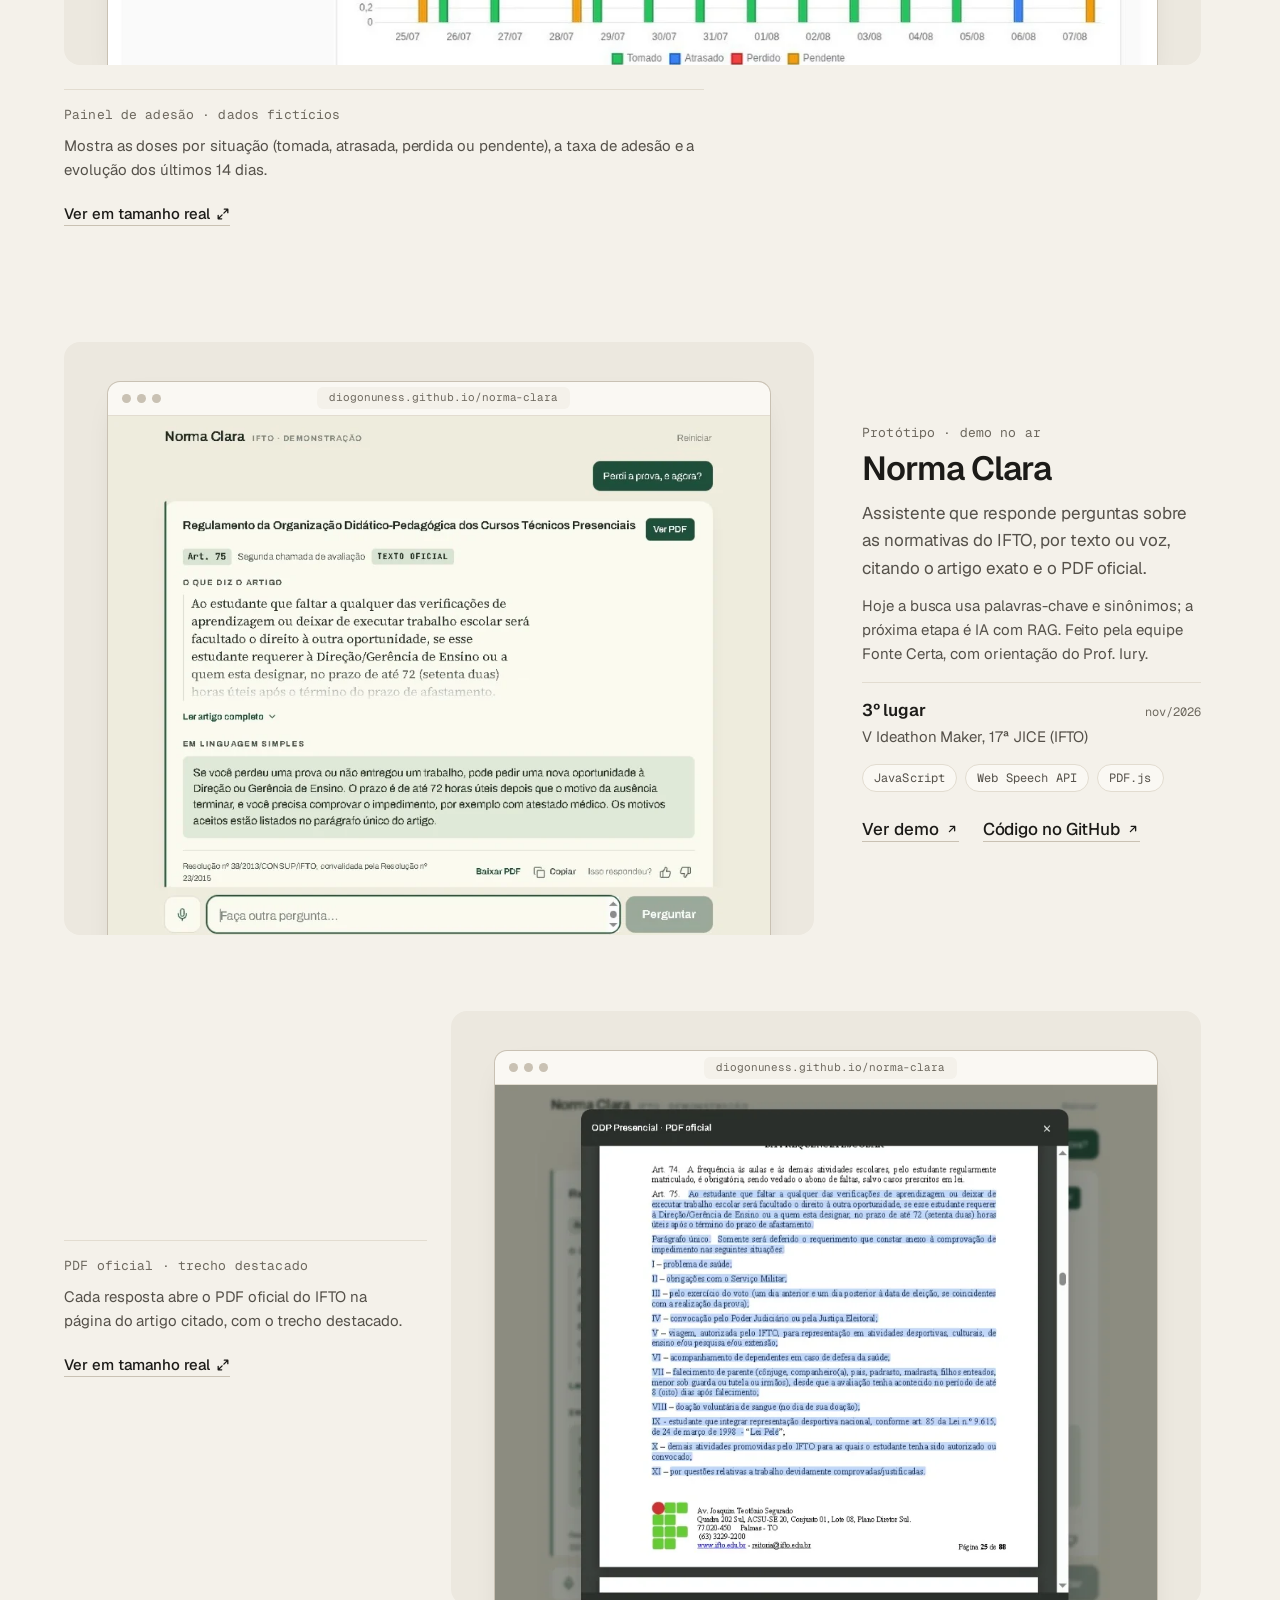
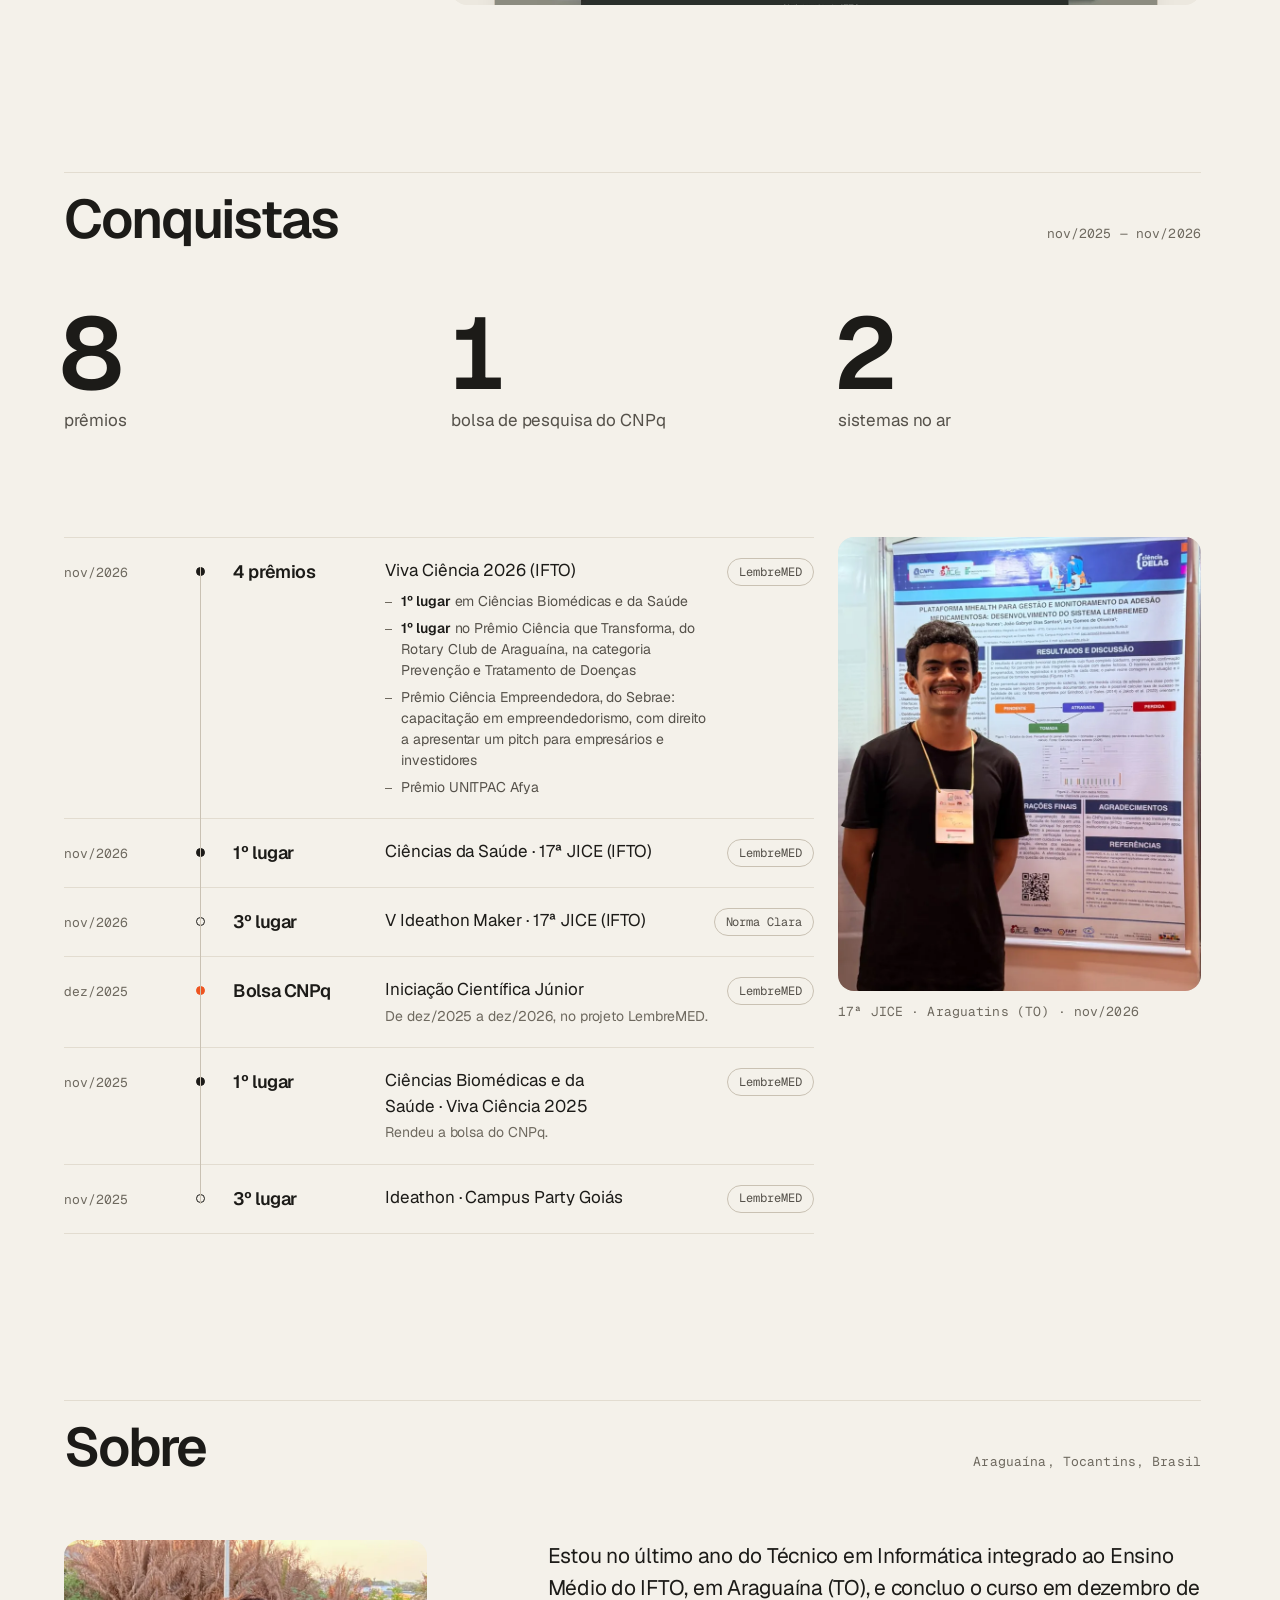
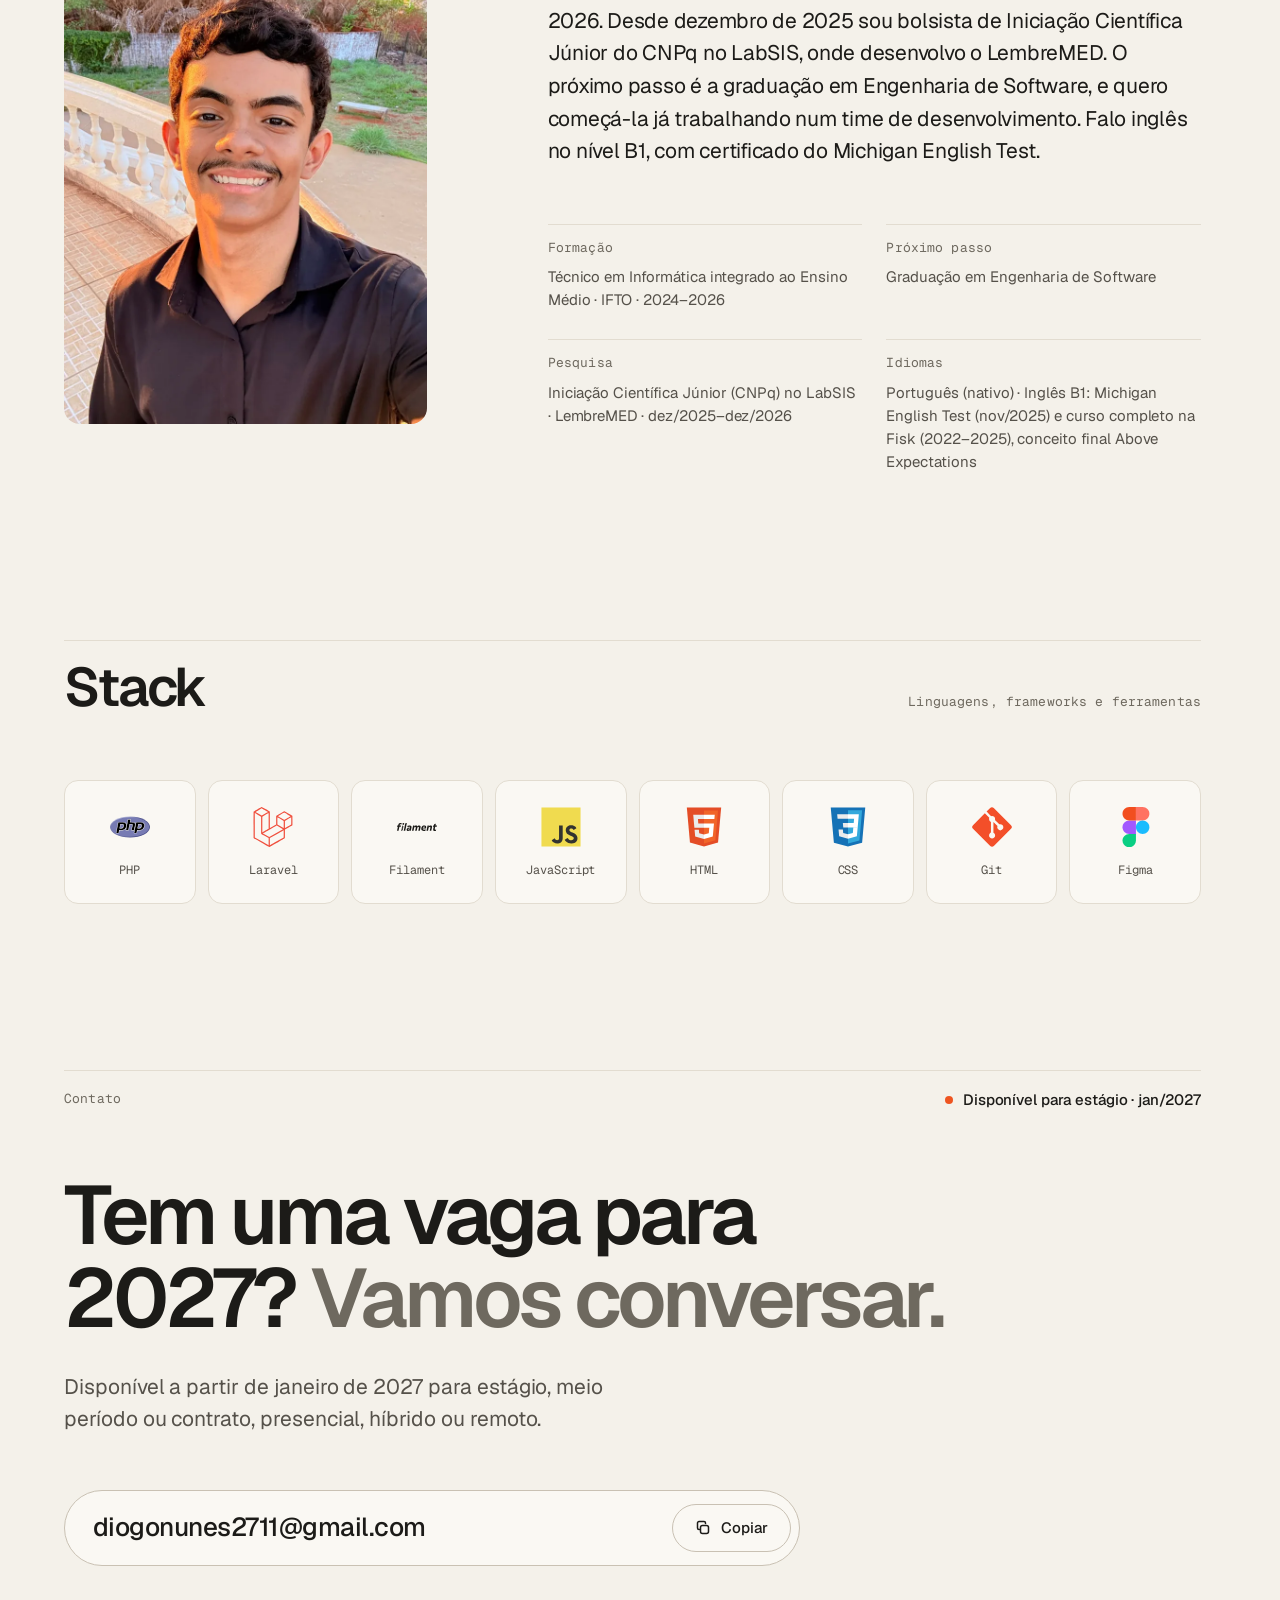
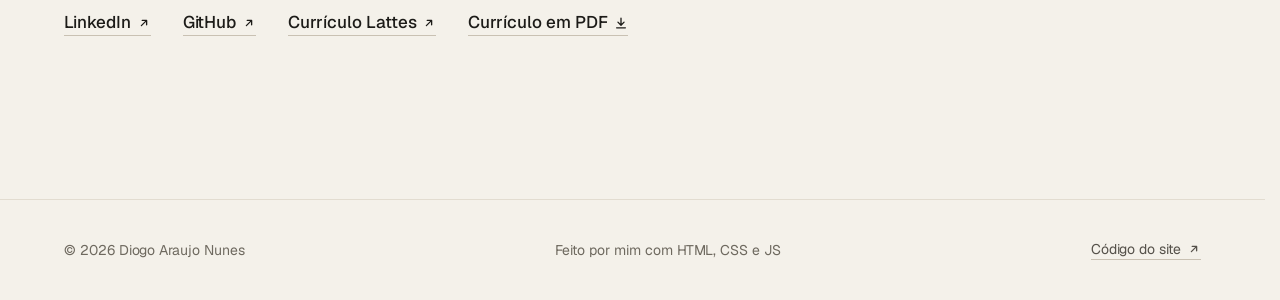
==== commit 2812cb3d: "conteúdo: Viva Ciência 2025 na categoria Ciências Biomédicas e da Saúde A categoria de 2025 é a mesm" ====
--- a/index.html
+++ b/index.html
@@ -298,7 +298,7 @@
                   </li>
                   <li>
                     <span class="premio__topo"><span class="premio__lugar" data-i18n="premio.primeiro">1º lugar</span><time class="premio__data" datetime="2025-11" data-i18n="data.nov25">nov/2025</time></span>
-                    <span class="premio__texto" data-i18n="lembremed.premio2">Ciências Biológicas e da Saúde, Viva Ciência 2025</span>
+                    <span class="premio__texto" data-i18n="lembremed.premio2">Ciências Biomédicas e da Saúde, Viva Ciência 2025</span>
                   </li>
                 </ul>
                 <ul class="premios-mais" role="list">
@@ -471,7 +471,7 @@
               <span class="evento__ponto" aria-hidden="true"></span>
               <p class="evento__lugar" data-i18n="premio.primeiro">1º lugar</p>
               <div class="evento__texto">
-                <p class="evento__nome" data-i18n="conquistas.viva">Ciências Biológicas e da Saúde · Viva Ciência 2025</p>
+                <p class="evento__nome" data-i18n="conquistas.viva">Ciências Biomédicas e da Saúde · Viva Ciência 2025</p>
                 <p class="evento__nota" data-i18n="conquistas.vivaNota">Rendeu a bolsa do CNPq.</p>
               </div>
               <a class="evento__projeto" href="#lembremed">LembreMED</a>
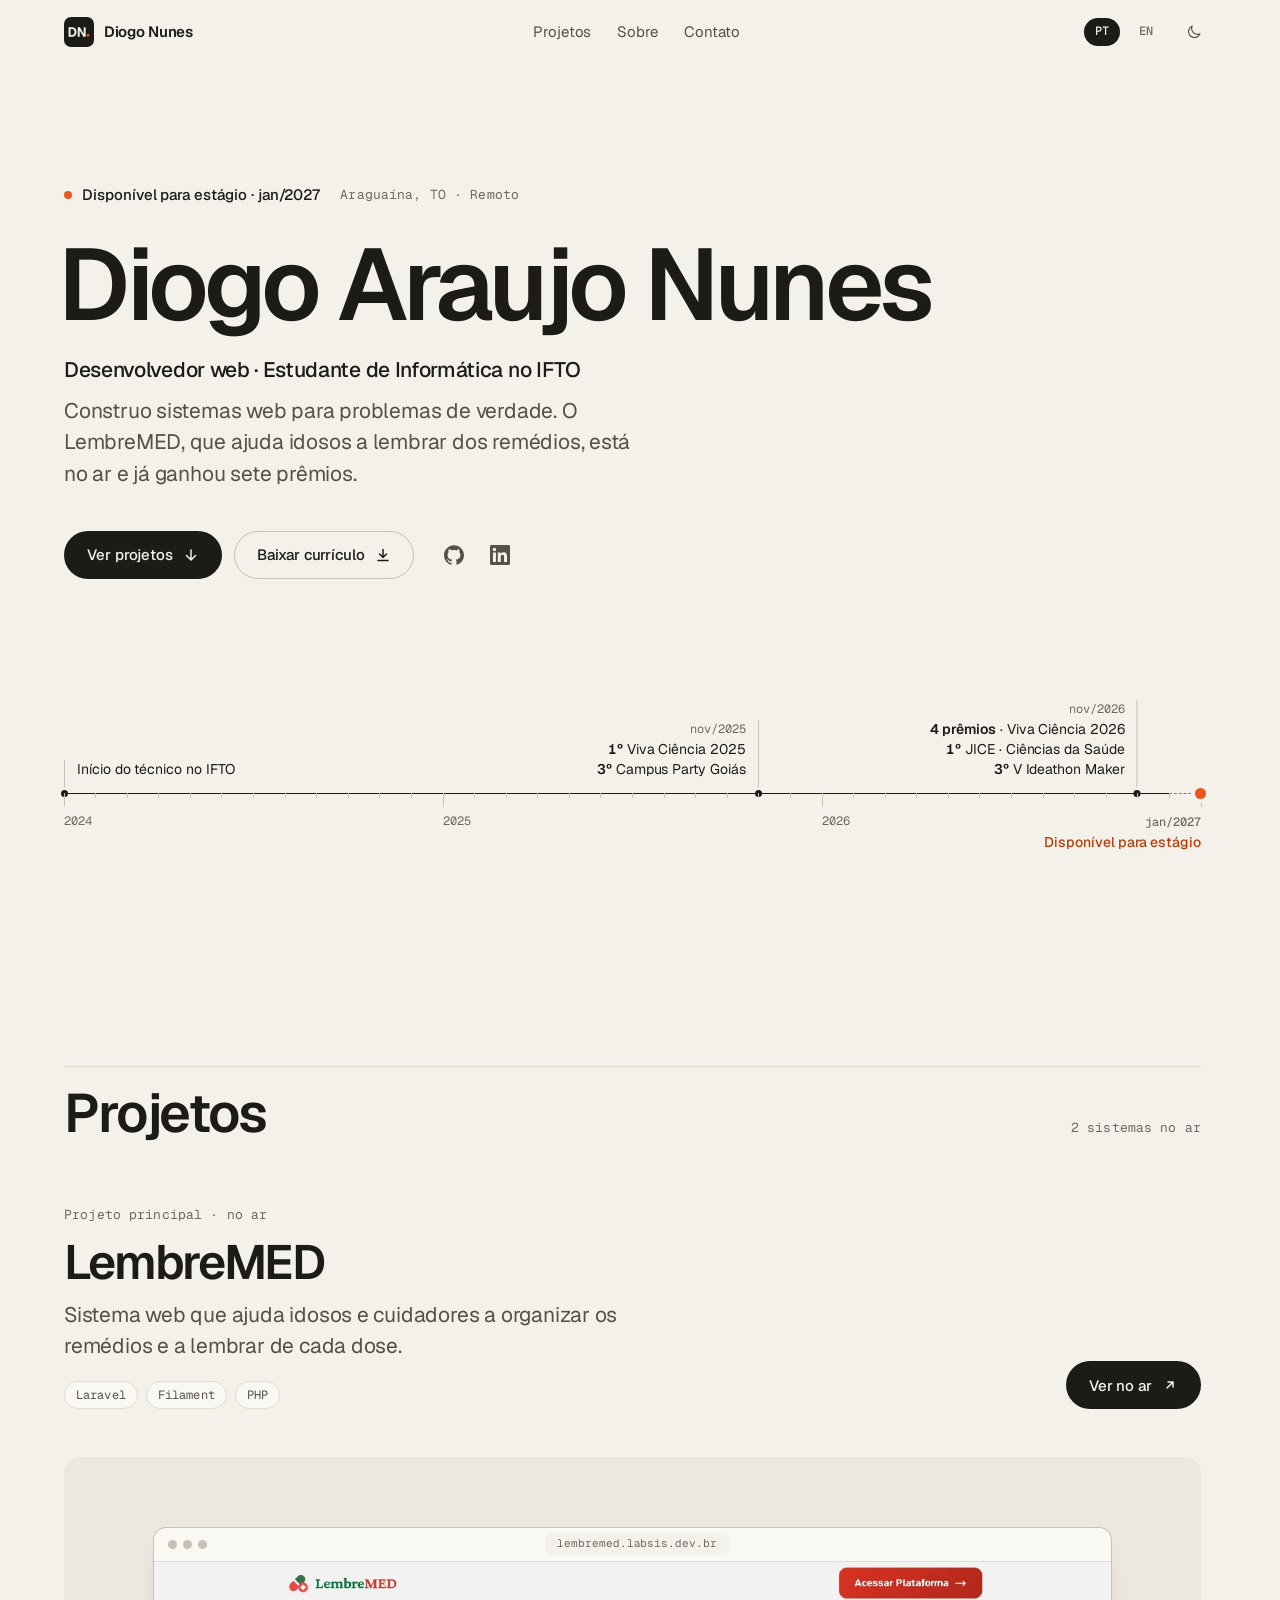
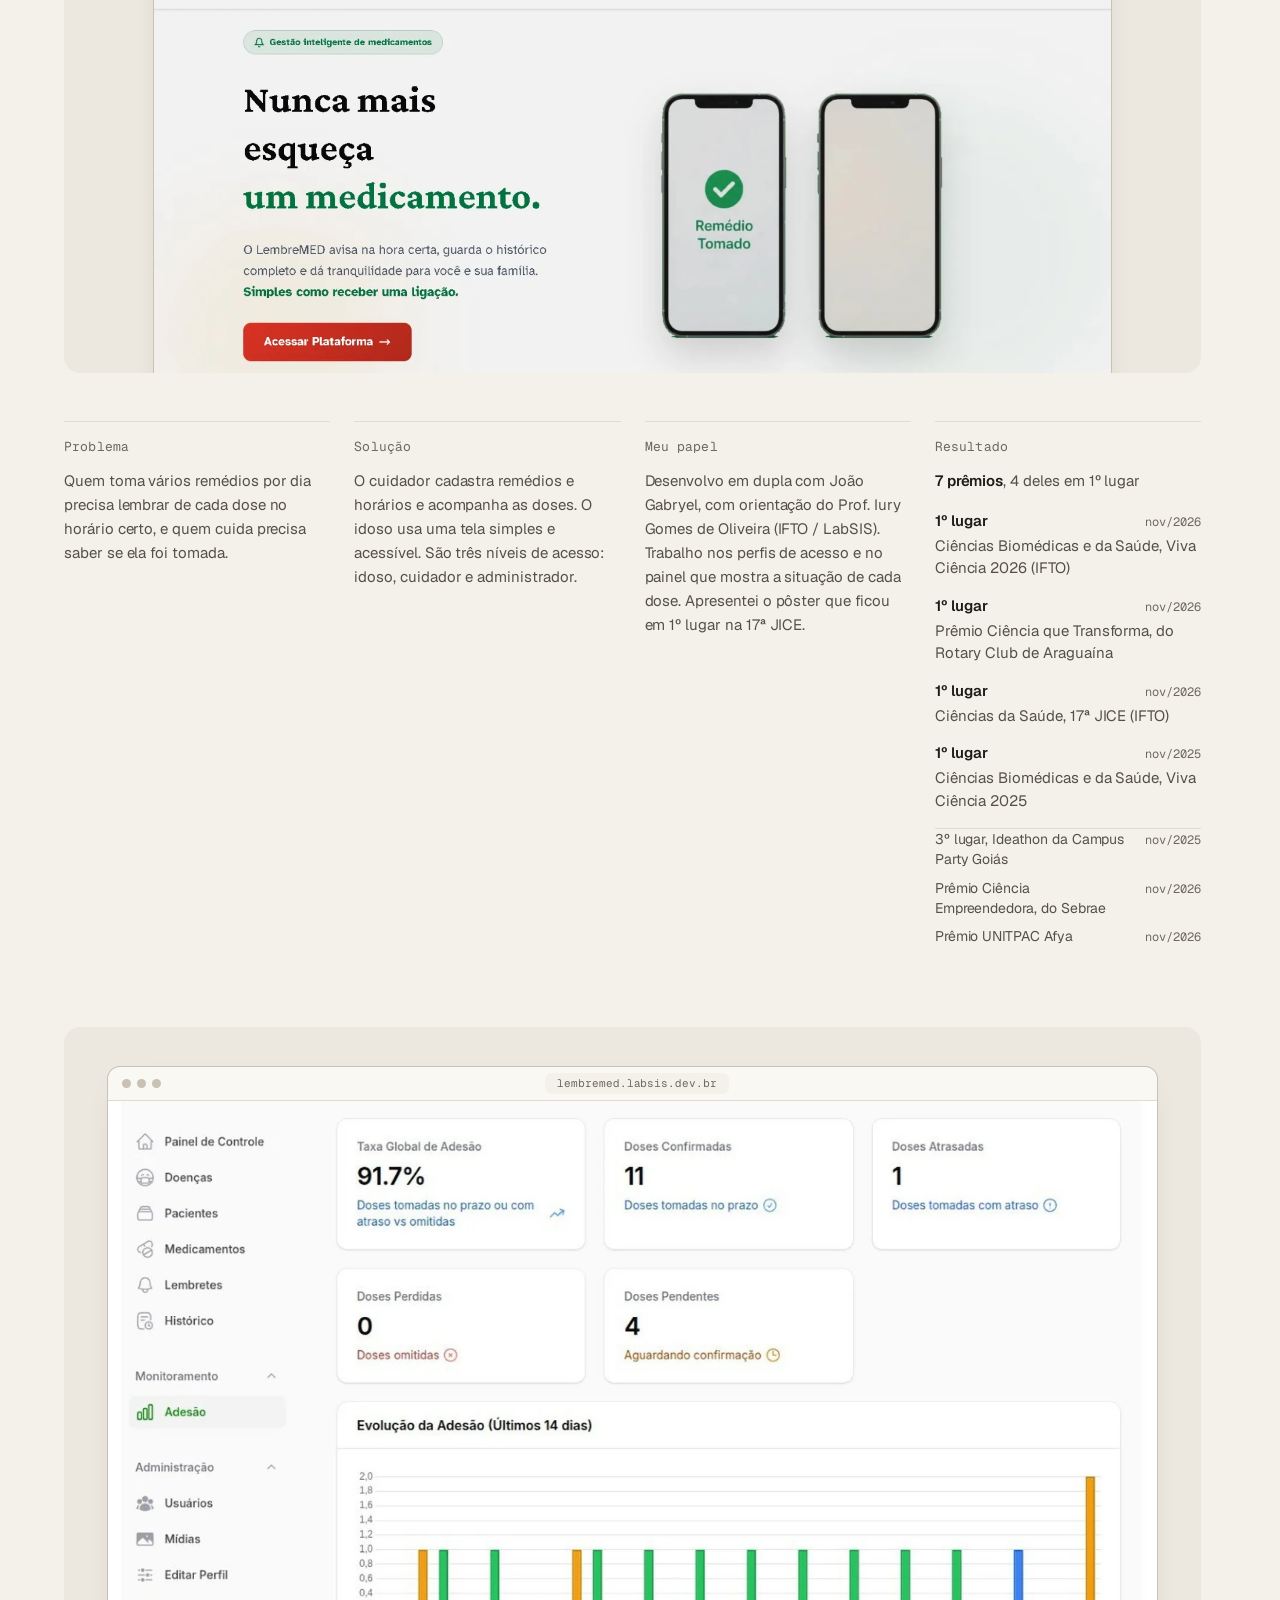
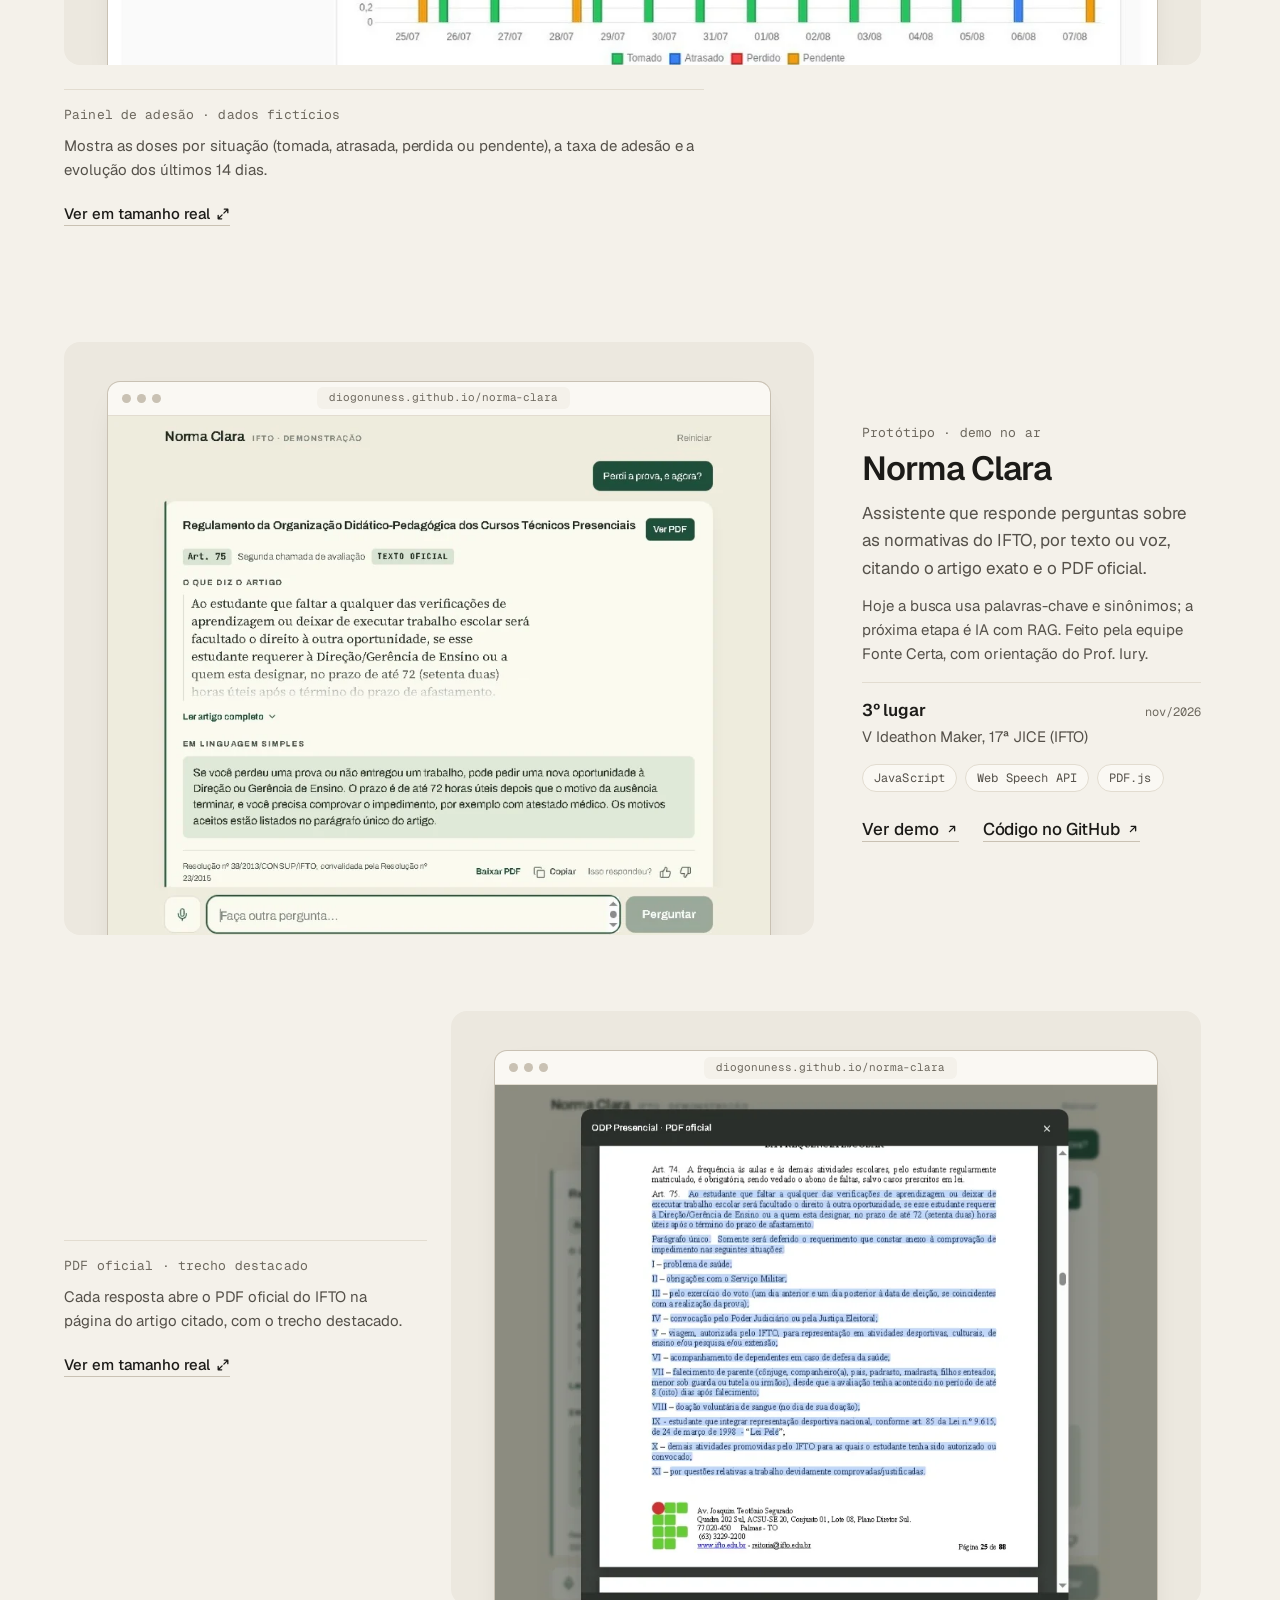
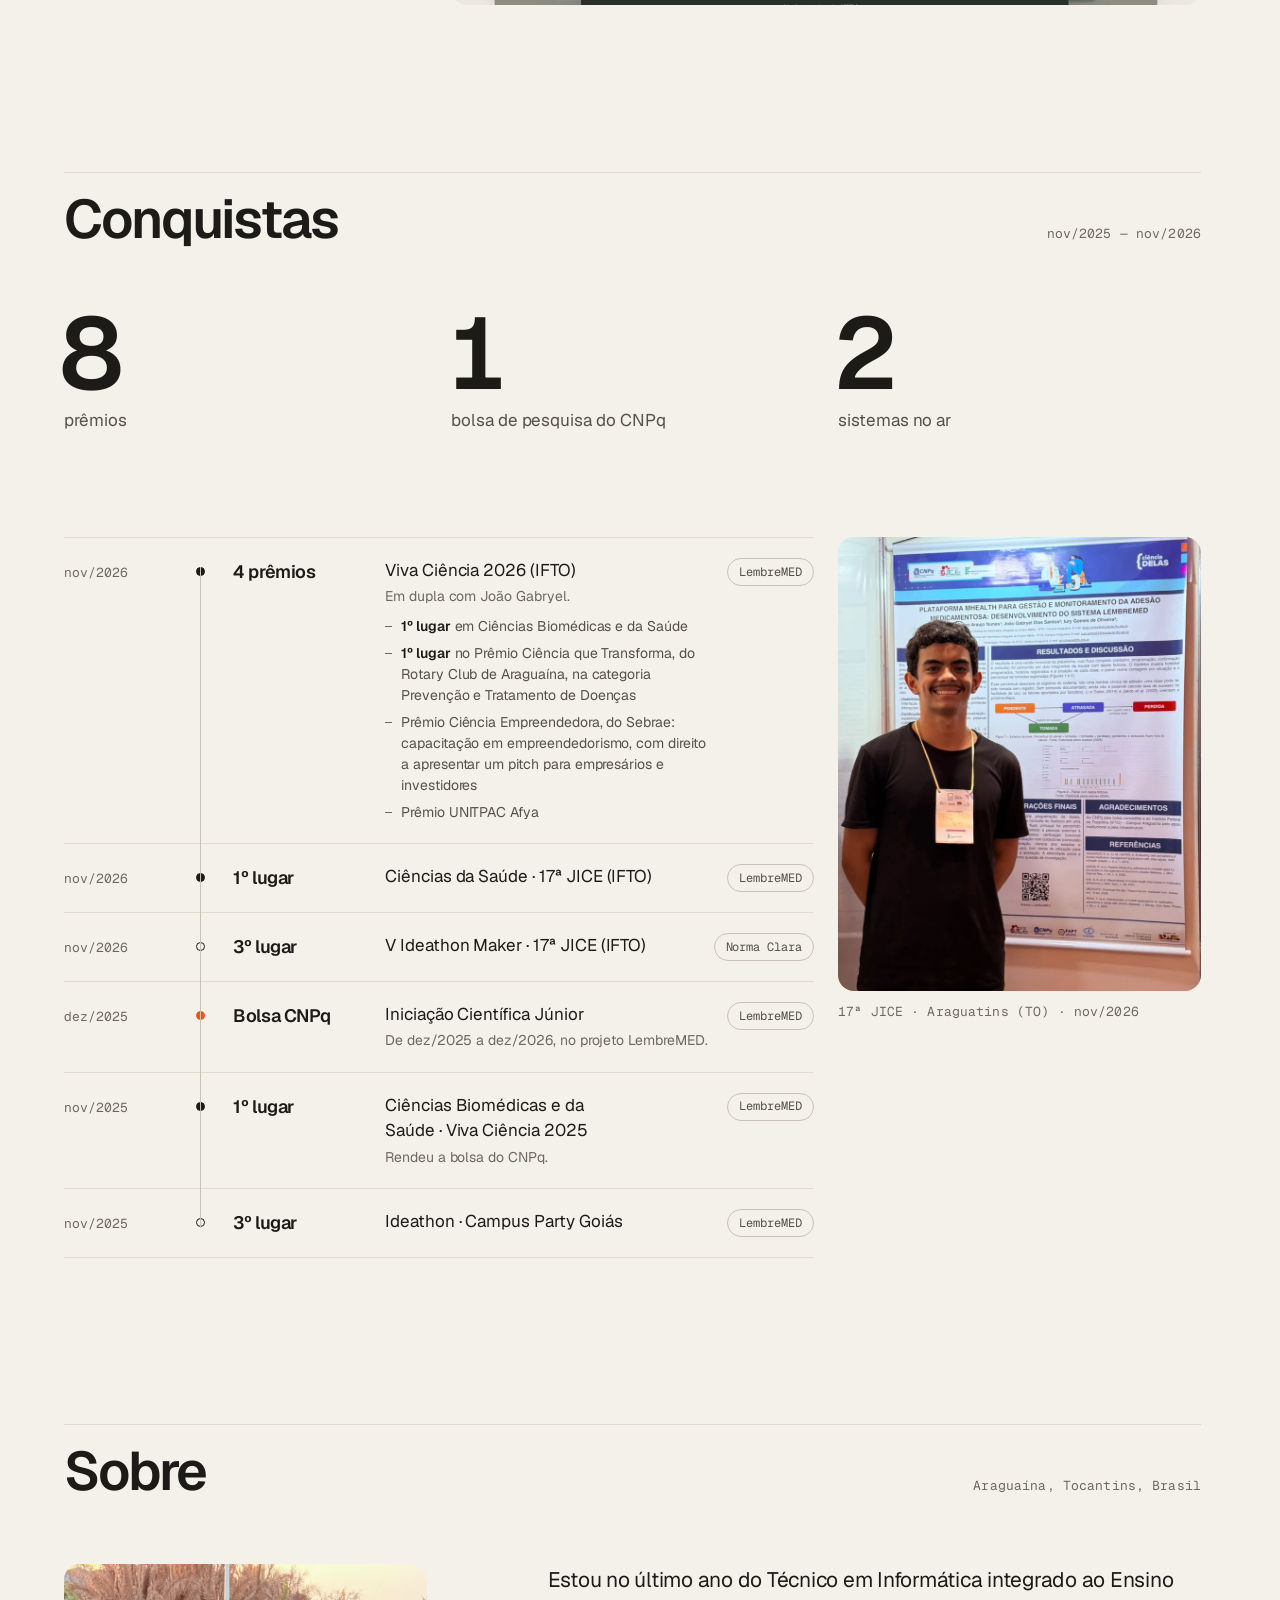
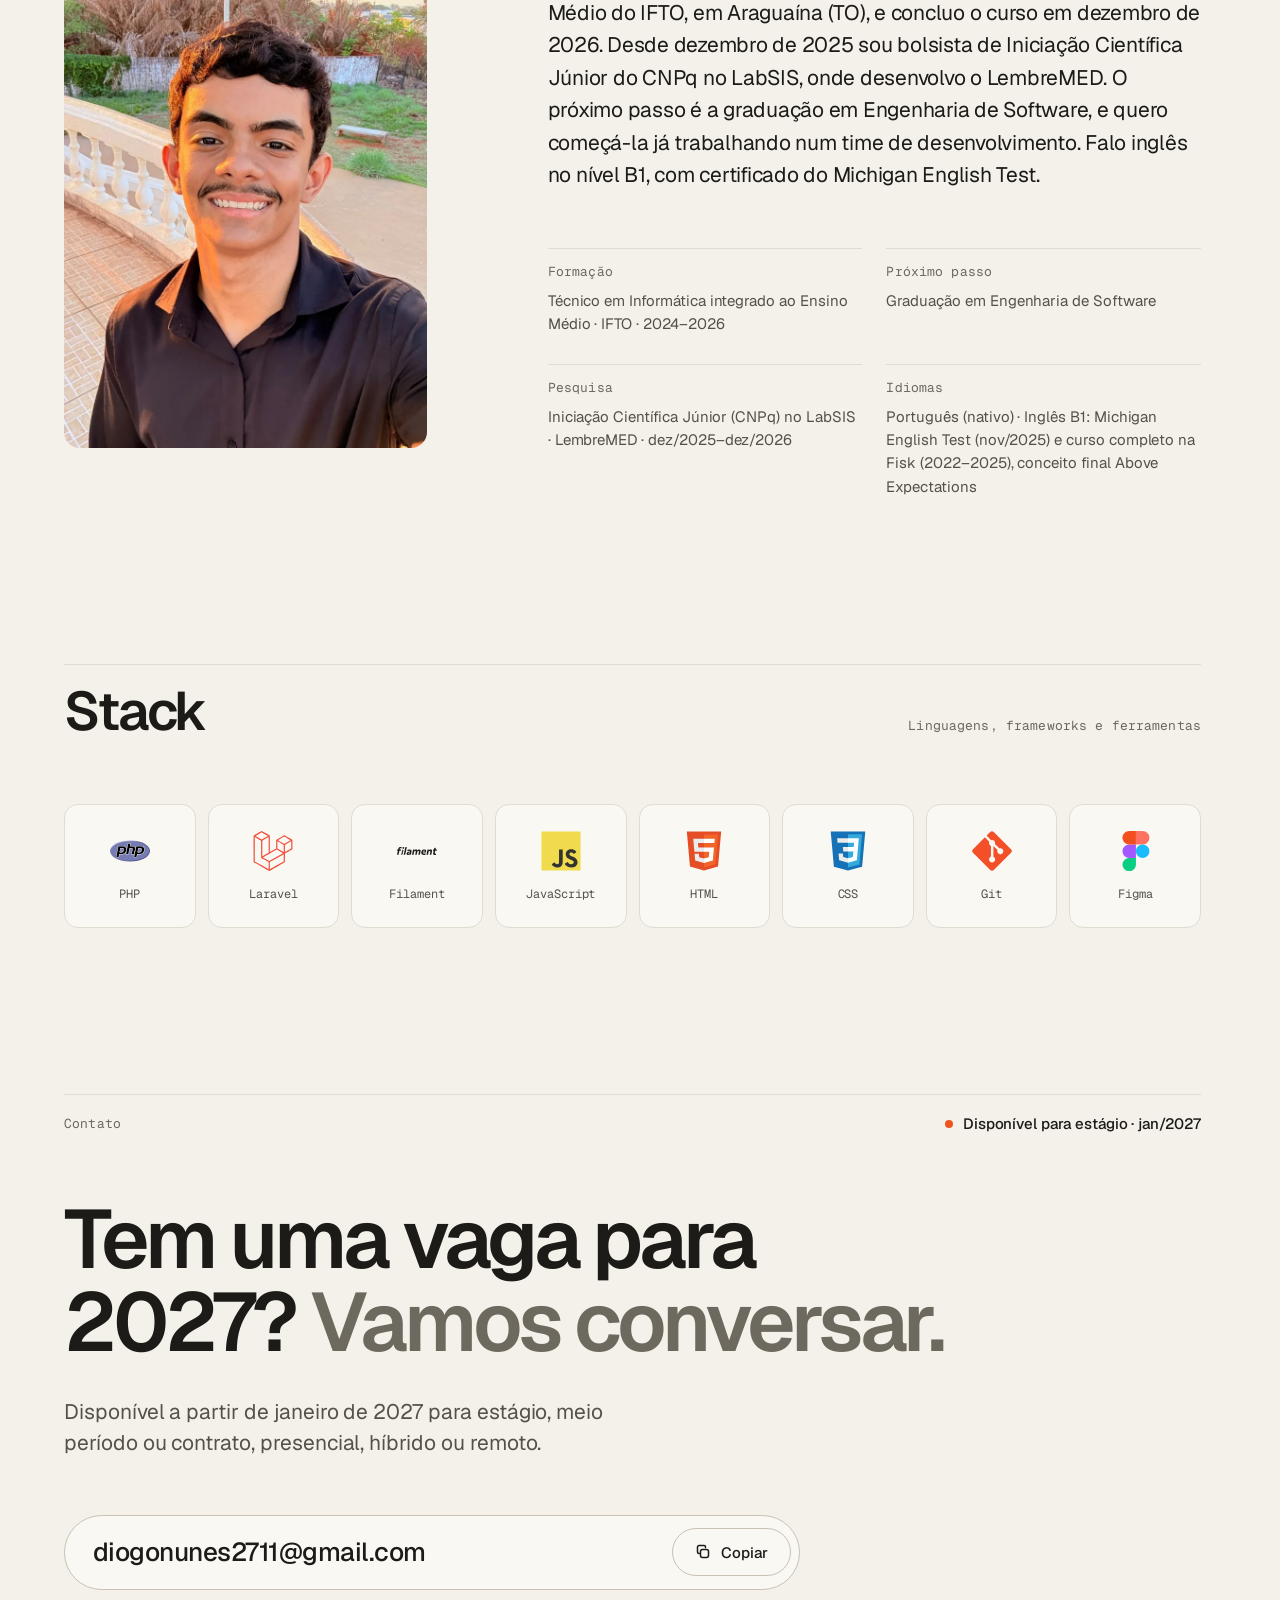
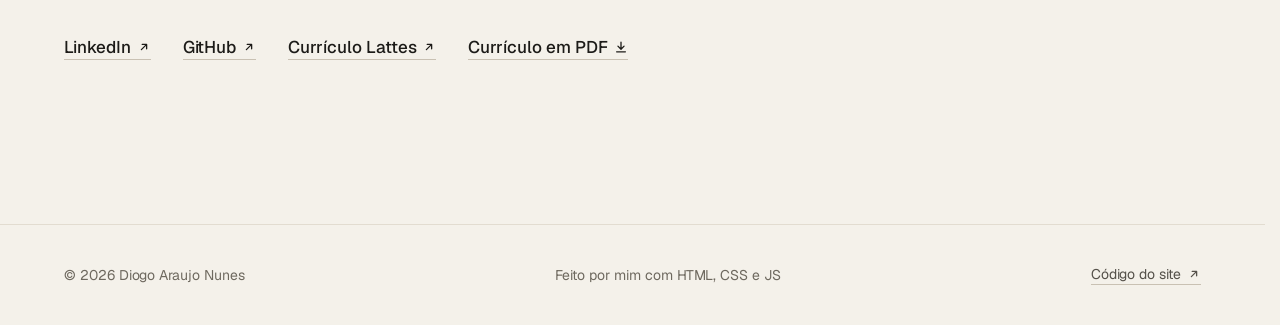
==== commit a3ede624: "conteúdo: prêmios do Viva Ciência 2026 em dupla com João Gabryel Nota "Em dupla com João Gabryel." n" ====
--- a/index.html
+++ b/index.html
@@ -429,6 +429,7 @@
               <p class="evento__lugar" data-i18n="conquistas.viva26Lugar">4 prêmios</p>
               <div class="evento__texto">
                 <p class="evento__nome" data-i18n="conquistas.viva26">Viva Ciência 2026 (IFTO)</p>
+                <p class="evento__nota" data-i18n="conquistas.viva26Nota">Em dupla com João Gabryel.</p>
                 <ul class="evento__lista" role="list">
                   <li data-i18n-html="conquistas.viva26a"><b>1º lugar</b> em Ciências Biomédicas e da Saúde</li>
                   <li data-i18n-html="conquistas.viva26b"><b>1º lugar</b> no Prêmio Ciência que Transforma, do Rotary Club de Araguaína, na categoria Prevenção e Tratamento de Doenças</li>
